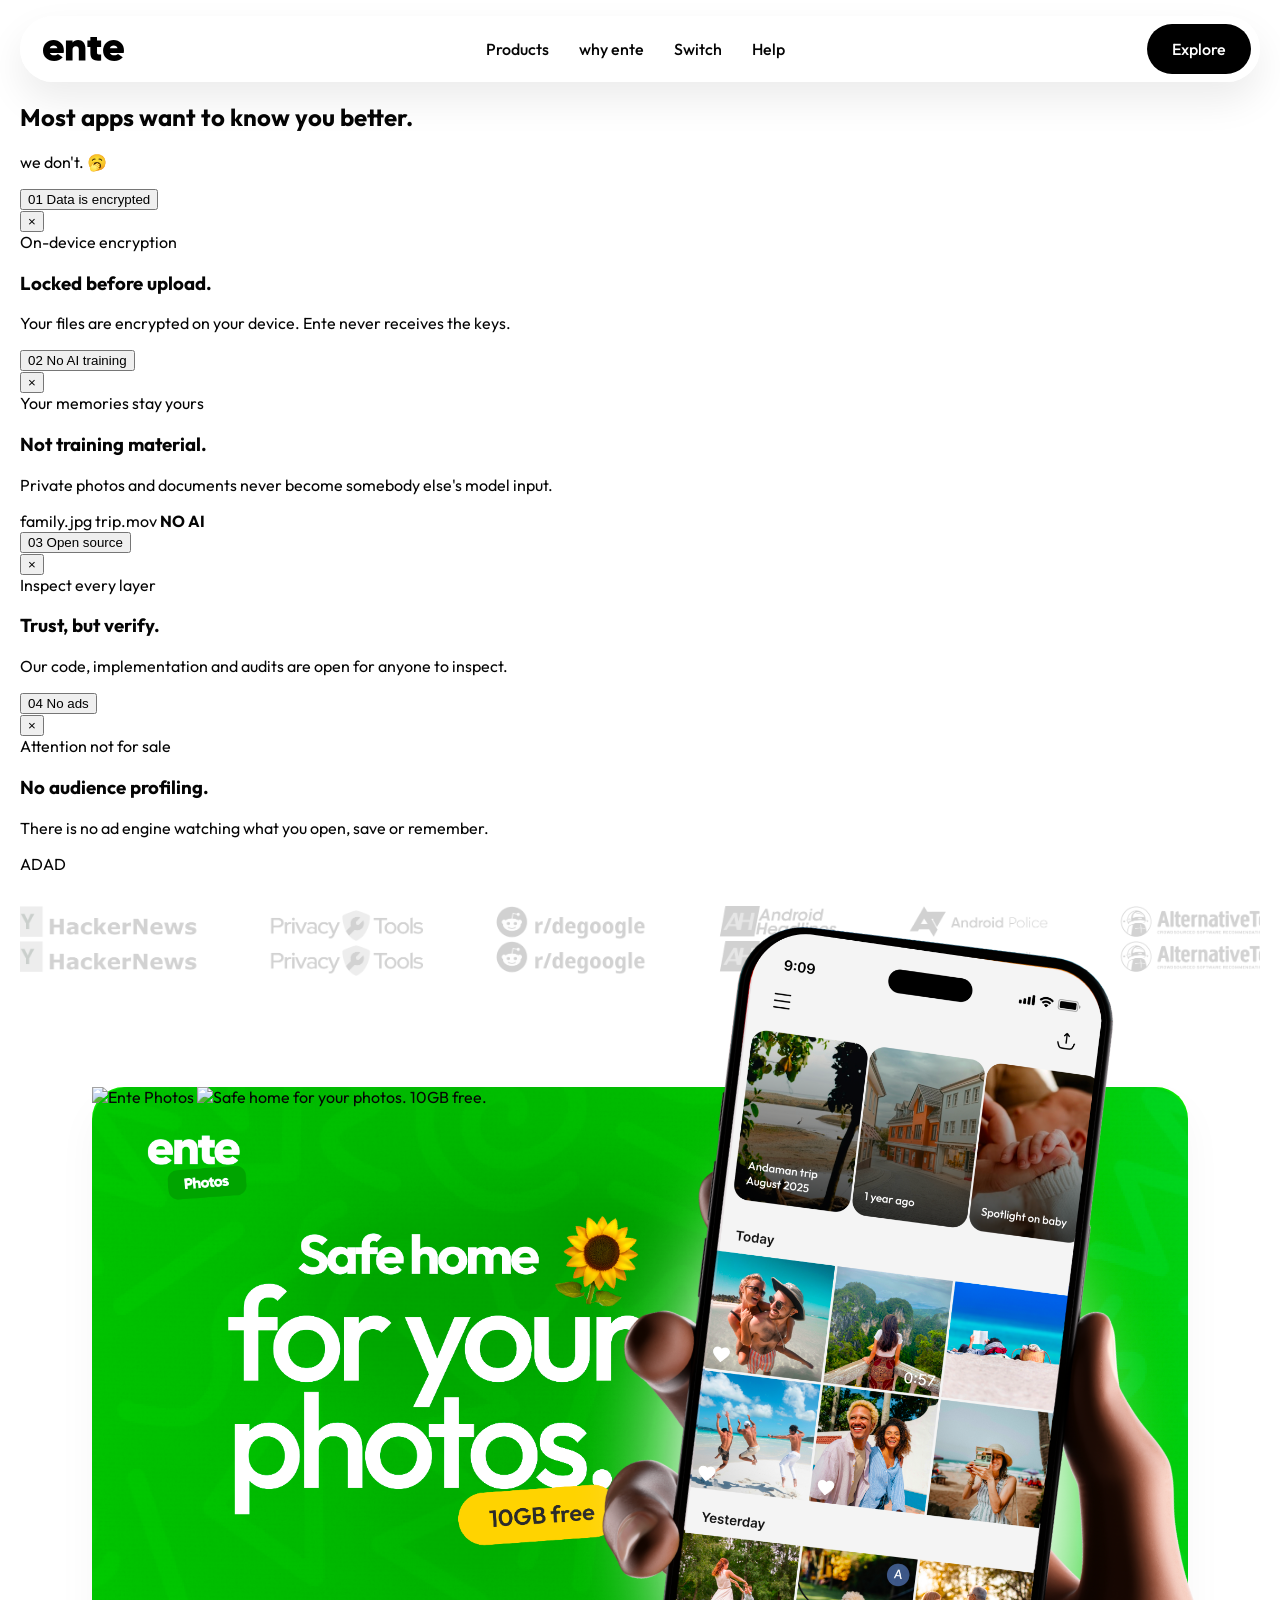
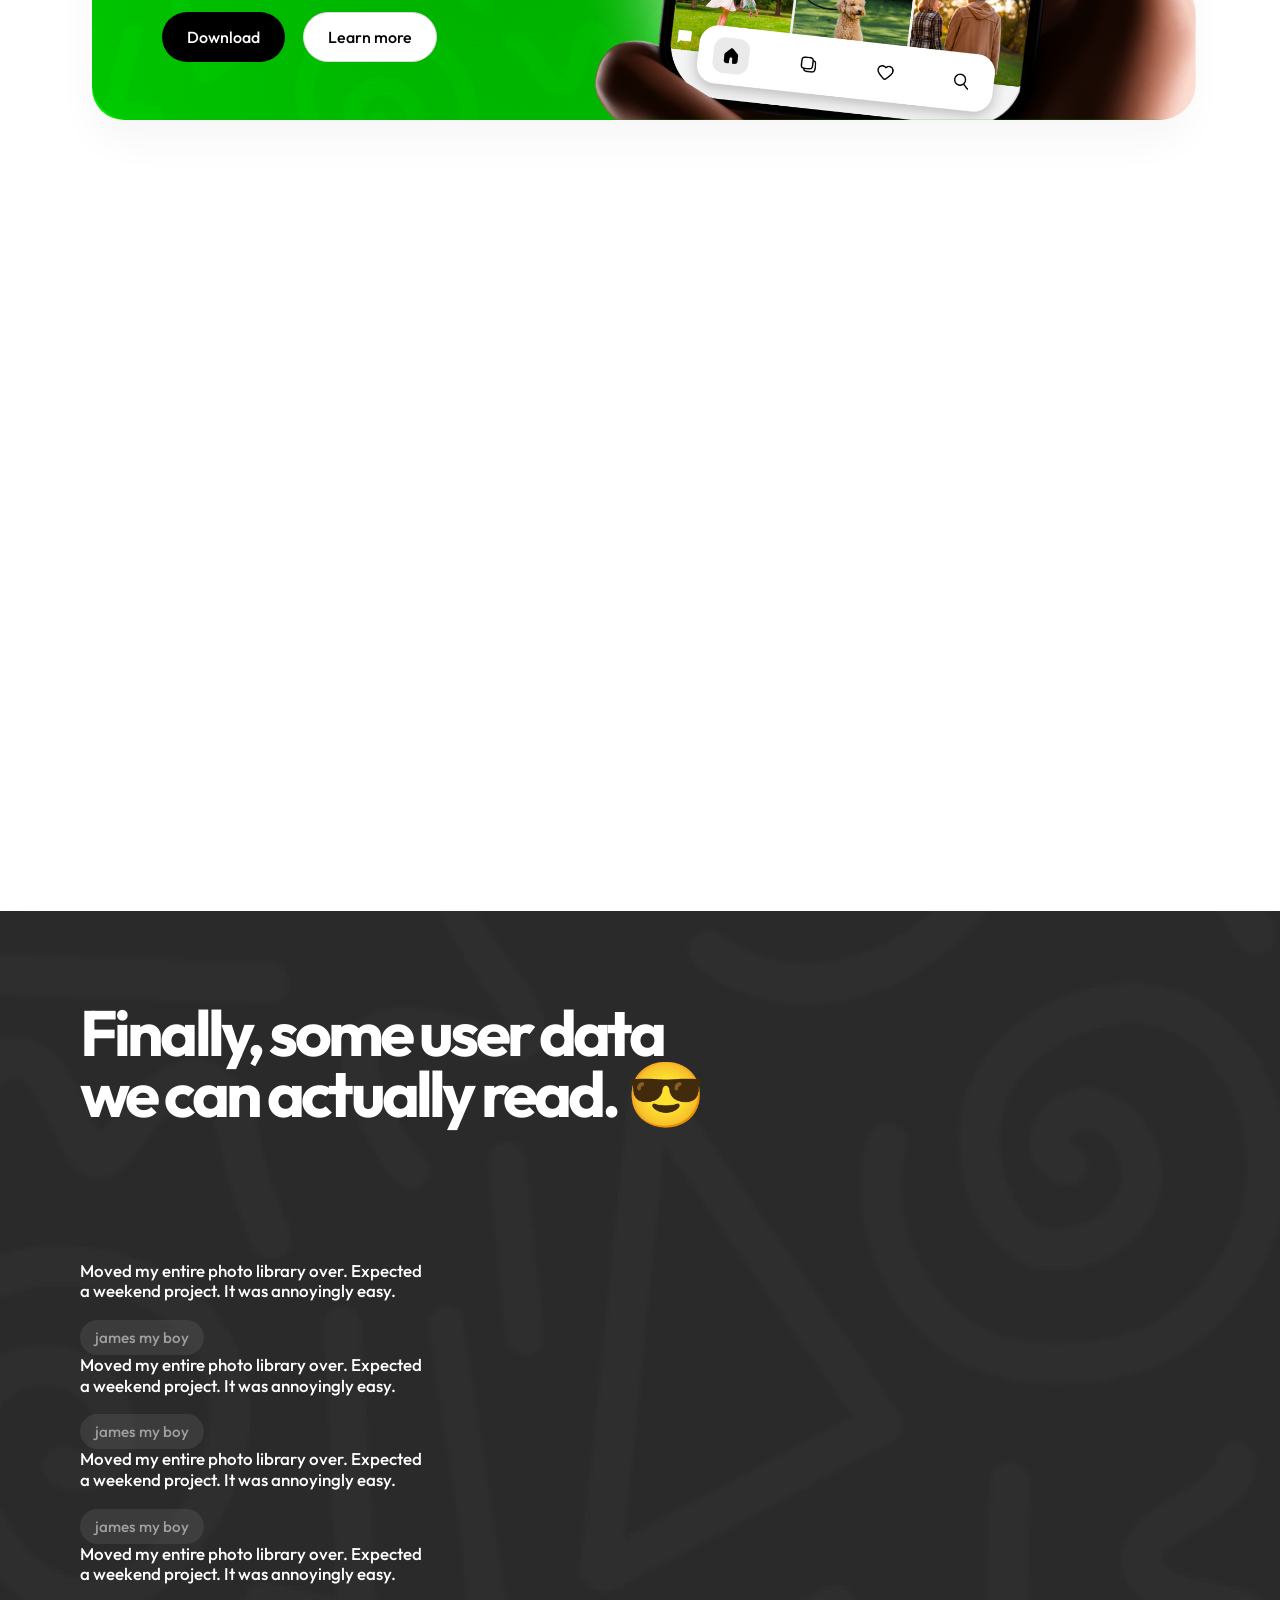
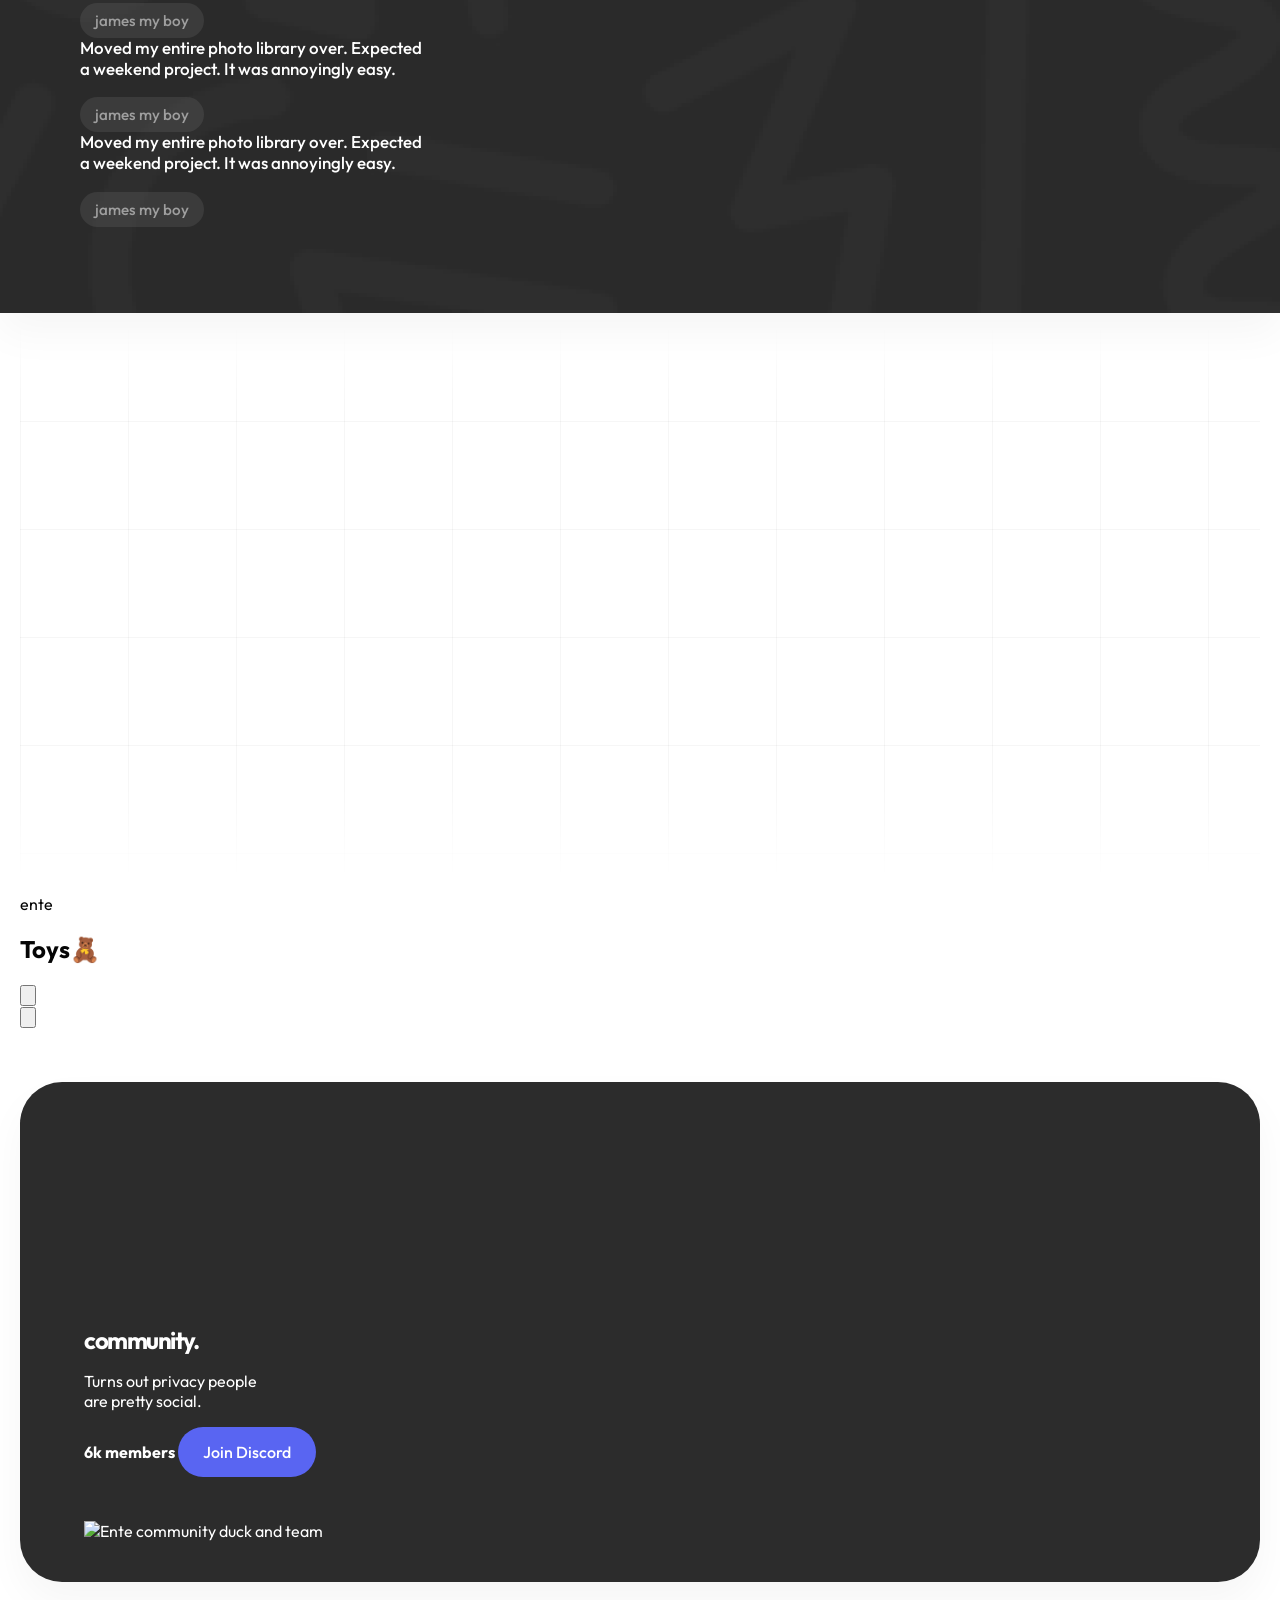
==== legacy.html @ ba2ffa8b "Refine first-fold autoplay sequence" ====
<!DOCTYPE html>
<html lang="en">
  <head>
    <meta charset="UTF-8" />
    <meta name="viewport" content="width=device-width, initial-scale=1.0" />
    <title>Ente Homepage Foundation</title>
    <meta
      name="description"
      content="Live HTML and CSS foundation for the Ente marketing homepage."
    />
    <link rel="preconnect" href="https://fonts.googleapis.com" />
    <link rel="preconnect" href="https://fonts.gstatic.com" crossorigin />
    <link
      href="https://fonts.googleapis.com/css2?family=Outfit:wght@300;400;500;600;700;800;900&display=swap"
      rel="stylesheet"
    />
    <link rel="stylesheet" href="./styles.css" />
    <script src="./scroll-reveal.js?v=24" defer></script>
  </head>
  <body>
    <div class="site-shell">
      <header class="topbar">
        <a class="logo" href="/" aria-label="Ente">
          <img class="logo-mark" src="./assets/ente-logo.svg" alt="Ente" />
        </a>
        <nav class="main-nav" aria-label="Primary">
          <a href="#products">Products</a>
          <a href="#why">why ente</a>
          <a href="#switch">Switch</a>
          <a href="#footer">Help</a>
        </nav>
        <a class="button button-dark" href="#products">Explore</a>
      </header>

      <main>
        <section class="privacy-story privacy-story-first" id="why" aria-labelledby="privacy-story-title">
          <div class="privacy-story-sticky">
            <div class="privacy-story-copy">
              <h1 id="privacy-story-title">
                <span>Most apps want to</span>
                <span>
                  know you better.
                  <span class="devil-emoji" role="img" aria-label="Playful devil">
                    <img src="./assets/why-ente-type-reference.png" alt="" />
                  </span>
                </span>
              </h1>
              <p>we don't. 🥱</p>
            </div>

            <div class="privacy-stones" aria-hidden="true">
              <span></span><span></span><span></span><span></span><span></span>
              <span></span><span></span><span></span><span></span><span></span>
            </div>

            <div class="feature-playground" aria-label="Ente privacy features">
              <article class="feature-object feature-encryption" data-feature="encryption">
                <button
                  class="feature-bubble"
                  type="button"
                  aria-expanded="false"
                  aria-controls="feature-card-encryption"
                >
                  <span class="feature-bubble-mark" aria-hidden="true">01</span>
                  <span>Data is encrypted</span>
                </button>
                <div
                  class="feature-card"
                  id="feature-card-encryption"
                  aria-hidden="true"
                >
                  <button class="feature-card-close" type="button" aria-label="Close encryption details">×</button>
                  <div class="feature-card-copy">
                    <span class="feature-card-kicker">On-device encryption</span>
                    <h3>Locked before upload.</h3>
                    <p>Your files are encrypted on your device. Ente never receives the keys.</p>
                  </div>
                  <div class="feature-visual feature-visual-lock" aria-hidden="true">
                    <span class="lock-orbit"></span>
                    <span class="lock-body"></span>
                  </div>
                </div>
              </article>

              <article class="feature-object feature-ai" data-feature="ai">
                <button
                  class="feature-bubble"
                  type="button"
                  aria-expanded="false"
                  aria-controls="feature-card-ai"
                >
                  <span class="feature-bubble-mark" aria-hidden="true">02</span>
                  <span>No AI training</span>
                </button>
                <div class="feature-card" id="feature-card-ai" aria-hidden="true">
                  <button class="feature-card-close" type="button" aria-label="Close AI details">×</button>
                  <div class="feature-card-copy">
                    <span class="feature-card-kicker">Your memories stay yours</span>
                    <h3>Not training material.</h3>
                    <p>Private photos and documents never become somebody else's model input.</p>
                  </div>
                  <div class="feature-visual feature-visual-ai" aria-hidden="true">
                    <span>family.jpg</span>
                    <span>trip.mov</span>
                    <strong>NO AI</strong>
                  </div>
                </div>
              </article>

              <article class="feature-object feature-source" data-feature="source">
                <button
                  class="feature-bubble"
                  type="button"
                  aria-expanded="false"
                  aria-controls="feature-card-source"
                >
                  <span class="feature-bubble-mark" aria-hidden="true">03</span>
                  <span>Open source</span>
                </button>
                <div class="feature-card" id="feature-card-source" aria-hidden="true">
                  <button class="feature-card-close" type="button" aria-label="Close open-source details">×</button>
                  <div class="feature-card-copy">
                    <span class="feature-card-kicker">Inspect every layer</span>
                    <h3>Trust, but verify.</h3>
                    <p>Our code, implementation and audits are open for anyone to inspect.</p>
                  </div>
                  <div class="feature-visual feature-visual-code" aria-hidden="true">
                    <i></i><i></i><i></i><i></i><i></i>
                  </div>
                </div>
              </article>

              <article class="feature-object feature-ads" data-feature="ads">
                <button
                  class="feature-bubble"
                  type="button"
                  aria-expanded="false"
                  aria-controls="feature-card-ads"
                >
                  <span class="feature-bubble-mark" aria-hidden="true">04</span>
                  <span>No ads</span>
                </button>
                <div class="feature-card" id="feature-card-ads" aria-hidden="true">
                  <button class="feature-card-close" type="button" aria-label="Close advertising details">×</button>
                  <div class="feature-card-copy">
                    <span class="feature-card-kicker">Attention not for sale</span>
                    <h3>No audience profiling.</h3>
                    <p>There is no ad engine watching what you open, save or remember.</p>
                  </div>
                  <div class="feature-visual feature-visual-ads" aria-hidden="true">
                    <span>AD</span><span>AD</span><strong></strong>
                  </div>
                </div>
              </article>
            </div>
          </div>
        </section>

        <section class="logo-strip" aria-label="Recognition">
          <div class="brand-stripe-track">
            <img
              class="brand-stripe"
              src="./assets/brand-stripe.png"
              alt="Recognition logos including HackerNews, Privacy Tools, r slash degoogle, Android Headlines, Android Police, and AlternativeTo"
            />
            <img
              class="brand-stripe"
              src="./assets/brand-stripe.png"
              alt=""
              aria-hidden="true"
            />
          </div>
        </section>

        <section class="products" id="products">
          <article class="card card-photos">
            <span class="product-card-bg" aria-hidden="true">
              <span class="product-card-bg-art"></span>
            </span>
            <img
              class="product-card-logo product-card-logo-photos"
              src="./assets/photos-logo.svg"
              alt="Ente Photos"
            />
            <img
              class="product-card-copy product-card-copy-photos"
              src="./assets/safe-home-text-v2.png"
              alt="Safe home for your photos. 10GB free."
            />
            <div class="card-content">
              <div class="product-badge">
                <span class="brand-mini">ente</span>
                <span class="product-mini">Photos</span>
              </div>
              <h2>Safe home for your photos.</h2>
              <div class="plan-pill">10GB free</div>
              <div class="card-actions">
                <a class="button button-dark" href="#footer">Download</a>
                <a class="button button-light" href="#why">Learn more</a>
              </div>
            </div>

            <div class="photo-device">
              <img
                class="product-art product-art-photos"
                src="./assets/photo-banner.png"
                alt="Ente Photos app preview on phone"
              />
            </div>
          </article>

          <div class="product-row">
            <article class="card card-locker">
              <span class="product-card-bg" aria-hidden="true">
                <span class="product-card-bg-art"></span>
              </span>
              <img
                class="product-card-logo product-card-logo-locker"
                src="./assets/locker-logo.svg"
                alt="Ente Locker"
              />
              <img
                class="product-card-copy product-card-copy-locker"
                src="./assets/locker-text.svg"
                alt="Your documents. None of our reading material."
              />
              <div class="card-content">
                <div class="product-badge">
                  <span class="brand-mini">ente</span>
                  <span class="product-mini">Locker</span>
                </div>
                <h3>Your documents. None of our reading material.</h3>
                <div class="card-actions">
                  <a class="button button-dark" href="#footer">Download</a>
                  <a class="button button-light" href="#why">Learn more</a>
                </div>
              </div>
              <div class="locker-device">
                <img
                  class="product-art product-art-locker"
                  src="./assets/locker-banner.png"
                  alt="Ente Locker app preview on phone"
                />
              </div>
            </article>

            <article class="card card-auth">
              <span class="product-card-bg" aria-hidden="true">
                <span class="product-card-bg-art"></span>
              </span>
              <img
                class="product-card-logo product-card-logo-auth"
                src="./assets/auth-logo.svg"
                alt="Ente Auth"
              />
              <img
                class="product-card-copy product-card-copy-auth"
                src="./assets/auth-text.svg"
                alt="Your logins are none of our business either."
              />
              <div class="card-content">
                <div class="product-badge">
                  <span class="brand-mini">ente</span>
                  <span class="product-mini">Auth</span>
                </div>
                <h3>Your logins are none of our business either.</h3>
                <div class="card-actions">
                  <a class="button button-dark" href="#footer">Download</a>
                  <a class="button button-light" href="#why">Learn more</a>
                </div>
              </div>
              <div class="auth-device">
                <img
                  class="product-art product-art-auth"
                  src="./assets/auth-banner.png"
                  alt="Ente Auth security preview"
                />
              </div>
            </article>
          </div>
        </section>

        <section class="testimonials">
          <div class="noise"></div>
          <h2>
            <span>Finally, some user data</span>
            <span>we can actually read. 😎</span>
          </h2>
          <div class="testimonial-grid">
            <div class="testimonial-track">
              <div class="testimonial-set">
                <article class="quote-card">
                  <p>
                    Moved my entire photo library over. Expected a weekend project.
                    It was annoyingly easy.
                  </p>
                  <span>james my boy</span>
                </article>
                <article class="quote-card">
                  <p>
                    Moved my entire photo library over. Expected a weekend project.
                    It was annoyingly easy.
                  </p>
                  <span>james my boy</span>
                </article>
                <article class="quote-card">
                  <p>
                    Moved my entire photo library over. Expected a weekend project.
                    It was annoyingly easy.
                  </p>
                  <span>james my boy</span>
                </article>
              </div>
              <div class="testimonial-set" aria-hidden="true">
                <article class="quote-card">
                  <p>
                    Moved my entire photo library over. Expected a weekend project.
                    It was annoyingly easy.
                  </p>
                  <span>james my boy</span>
                </article>
                <article class="quote-card">
                  <p>
                    Moved my entire photo library over. Expected a weekend project.
                    It was annoyingly easy.
                  </p>
                  <span>james my boy</span>
                </article>
                <article class="quote-card">
                  <p>
                    Moved my entire photo library over. Expected a weekend project.
                    It was annoyingly easy.
                  </p>
                  <span>james my boy</span>
                </article>
              </div>
            </div>
          </div>
        </section>

        <section class="switch" id="switch">
          <p class="eyebrow">Switch</p>
          <h2>
            <span>Breaking up with Big Tech is hard.</span>
            <span>We packed your bags. 🎒</span>
          </h2>
          <p class="lede">
            Background upload, duplicate handling, metadata preservation and
            the satisfying feeling of moving thousands of photos somewhere less
            nosy.
          </p>
          <div class="card-actions">
            <a class="button button-dark" href="#footer">move your photos</a>
            <a class="button button-light" href="#products">See migration guide</a>
          </div>

          <div class="import-panel">
            <img
              class="migration-inside-art"
              src="./assets/migration-inside-creative.svg"
              alt="Ente migration flow illustration"
            />
          </div>
        </section>

        <section class="toys" id="toys" aria-labelledby="toys-title">
          <header class="toys-heading">
            <p>ente</p>
            <h2 id="toys-title">Toys<span aria-hidden="true">🧸</span></h2>
          </header>

          <div class="toys-carousel" data-toys-carousel>
            <button
              class="toys-arrow toys-arrow-prev"
              type="button"
              aria-label="Show previous Ente toys"
              data-toys-prev
            >
              <img src="./assets/toys-arrow.svg" alt="" aria-hidden="true" />
            </button>

            <div class="toys-viewport">
              <div class="toys-track">
                <article class="toy-card toy-card-small" aria-label="Ente toy preview coming soon"></article>
                <article class="toy-card" aria-label="Ente toy preview coming soon"></article>
                <article class="toy-card" aria-label="Ente toy preview coming soon"></article>
                <article class="toy-card toy-card-small" aria-label="Ente toy preview coming soon"></article>
                <article class="toy-card" aria-label="Ente toy preview coming soon"></article>
                <article class="toy-card toy-card-small" aria-label="Ente toy preview coming soon"></article>
              </div>
            </div>

            <button
              class="toys-arrow toys-arrow-next"
              type="button"
              aria-label="Show next Ente toys"
              data-toys-next
            >
              <img src="./assets/toys-arrow.svg" alt="" aria-hidden="true" />
            </button>
          </div>
        </section>

      </main>

      <footer class="footer" id="footer">
        <div class="noise"></div>
        <div class="footer-top">
          <p>Privacy looks good on you. <span class="emoji-pop">😉</span></p>
          <nav class="footer-nav" aria-label="Footer">
            <a href="#products">Products</a>
            <a href="#why">Features</a>
            <a href="#footer">Technology</a>
            <a href="#footer">Compare</a>
            <a href="#footer">Articles</a>
            <a href="#footer">Shops</a>
            <a href="#footer">FAQ</a>
            <a href="#footer">Contact</a>
            <a href="#footer">Pricing</a>
            <a href="#footer">Blog</a>
          </nav>
        </div>

        <div class="footer-community">
          <div class="footer-community-copy">
            <h2>community.</h2>
            <p>Turns out privacy people<br />are pretty social.</p>
            <strong>6k members</strong>
            <a class="button button-indigo" href="#footer">Join Discord</a>
          </div>
        </div>

        <img
          class="footer-crowd-art"
          src="./assets/ducky-and-team.svg"
          alt="Ente community duck and team"
        />

        <div class="footer-socials" aria-label="Social links">
          <span>X</span>
          <span>GitHub</span>
          <span>Reddit</span>
          <span>Discord</span>
        </div>
      </footer>
    </div>
  </body>
</html>
---- styles.css ----
:root {
  --bg: #ffffff;
  --text: #050505;
  --muted: #8d8d8d;
  --muted-soft: #a8a8a8;
  --line: #d9d9d9;
  --green: #06e600;
  --blue: #156df4;
  --violet: #b000ff;
  --yellow: #ffd106;
  --dark: #2e2e2e;
  --indigo: #5965f2;
  --radius-xl: 32px;
  --radius-lg: 24px;
  --radius-pill: 999px;
}

* {
  box-sizing: border-box;
}

html {
  scroll-behavior: smooth;
}

body {
  margin: 0;
  background: var(--bg);
  color: var(--text);
  font-family: "Outfit", "Helvetica Neue", Arial, sans-serif;
}

.reveal-on-scroll {
  opacity: 0;
  transform: translate3d(0, 34px, 0) scale(0.985);
  transition:
    opacity 720ms ease,
    transform 720ms cubic-bezier(0.22, 1, 0.36, 1);
  transition-delay: var(--reveal-delay, 0ms);
  will-change: opacity, transform;
}

.reveal-on-scroll.reveal-slide-left {
  transform: translate3d(-42px, 26px, 0) scale(0.985);
}

.reveal-on-scroll.reveal-slide-right {
  transform: translate3d(42px, 26px, 0) scale(0.985);
}

.reveal-on-scroll.reveal-zoom {
  transform: translate3d(0, 28px, 0) scale(0.94);
}

.reveal-on-scroll.is-visible {
  opacity: 1;
  transform: translate3d(0, 0, 0) scale(1);
}

@media (prefers-reduced-motion: reduce) {
  html {
    scroll-behavior: auto;
  }

  .reveal-on-scroll {
    opacity: 1;
    transform: none;
    transition: none;
  }
}

a {
  color: inherit;
  text-decoration: none;
}

.logo {
  display: inline-flex;
  align-items: center;
}

.logo-mark {
  display: block;
  height: 24px;
  width: auto;
}

.site-shell {
  width: min(100%, 1440px);
  margin: 0 auto;
  padding: 16px 20px 20px;
}

.topbar,
.card,
.testimonials,
.footer,
.import-window,
.data-card,
.data-card-art {
  box-shadow: 0 20px 40px rgba(0, 0, 0, 0.04);
}

.topbar {
  position: sticky;
  top: 16px;
  z-index: 40;
  display: flex;
  align-items: center;
  justify-content: space-between;
  gap: 20px;
  padding: 7px 8px 7px 22px;
  border-radius: var(--radius-pill);
  border: 1px solid rgba(255, 255, 255, 0.7);
  background: rgba(255, 255, 255, 0.58);
  box-shadow:
    0 18px 38px rgba(0, 0, 0, 0.08),
    inset 0 1px 0 rgba(255, 255, 255, 0.65);
  backdrop-filter: blur(22px) saturate(145%);
  -webkit-backdrop-filter: blur(22px) saturate(145%);
}

.logo-word,
.hero h1,
.hero-subtitle,
.products h2,
.products h3,
.why h2,
.why h3,
.testimonials h2,
.switch h2,
.community h2,
.footer h2 {
  letter-spacing: -0.06em;
  line-height: 0.9;
  font-weight: 700;
}

.logo-word {
  font-size: 2rem;
  font-weight: 700;
}

.main-nav,
.card-actions,
.footer-nav,
.footer-socials,
.progress-meta {
  display: flex;
}

.main-nav,
.card-actions,
.footer-socials {
  align-items: center;
}

.main-nav {
  gap: 30px;
  font-size: 1rem;
  font-weight: 500;
}

.button {
  display: inline-flex;
  align-items: center;
  justify-content: center;
  min-height: 50px;
  padding: 0 24px;
  border: 1px solid transparent;
  border-radius: var(--radius-pill);
  font-size: 1rem;
  font-weight: 500;
  transition: transform 180ms ease, box-shadow 180ms ease;
}

.button:hover {
  transform: translateY(-1px);
}

.button-dark {
  background: #000000;
  color: #ffffff;
}

.button-light {
  background: #ffffff;
  border-color: var(--line);
}

.button-indigo {
  background: var(--indigo);
  color: #ffffff;
}

.hero {
  display: grid;
  grid-template-columns: 1.15fr 0.85fr 0.65fr;
  align-items: end;
  gap: 26px;
  padding: 58px 84px 48px;
  min-height: 780px;
}

.hero-copy {
  grid-column: 2 / 4;
  align-self: start;
  max-width: 560px;
  padding-top: 5%;
}

.hero h1 {
  margin: 0;
  font-size: clamp(5.2rem, 7.2vw, 6.7rem);
  line-height: 0.88;
}

.hero-subtitle {
  margin: 18px 0 0;
  font-size: clamp(2.25rem, 3.2vw, 3.05rem);
  font-weight: 600;
  line-height: 0.96;
}

.hero-subtitle span {
  color: #8e8e8e;
}

.hero-visual {
  display: flex;
  align-items: end;
  grid-column: 1 / 3;
  min-height: 330px;
}

.hero-illustration {
  display: block;
  width: min(100%, 790px);
  margin-top: 0;
  margin-left: 22px;
  transform: translateY(-8px);
}

.asset-slot {
  position: relative;
  display: grid;
  place-items: center;
  overflow: hidden;
  border: 2px dashed rgba(0, 0, 0, 0.15);
  border-radius: 28px;
  background: linear-gradient(135deg, rgba(255, 255, 255, 0.95), rgba(245, 245, 245, 0.95));
  color: rgba(0, 0, 0, 0.45);
}

.asset-slot span {
  padding: 10px 16px;
  border-radius: 999px;
  background: rgba(255, 255, 255, 0.95);
  font-size: 0.85rem;
  font-weight: 700;
}

.hero-side {
  align-self: center;
  max-width: 250px;
  font-size: 0.98rem;
  line-height: 1.14;
  font-weight: 500;
}

.hero-side strong {
  display: inline-block;
  font-weight: 700;
}

.stacked-actions {
  display: grid;
  gap: 10px;
  margin-top: 18px;
  max-width: 160px;
}

.logo-strip {
  display: block;
  padding: 32px 0 112px;
}

.brand-stripe {
  display: block;
  width: 100%;
  height: auto;
}

.products {
  padding: 0 72px;
}

.card {
  position: relative;
  overflow: hidden;
  border-radius: var(--radius-xl);
}

.card-photos {
  display: block;
  aspect-ratio: 1179 / 681;
  min-height: auto;
  padding: 0;
  overflow: visible;
  background-color: #08e800;
  background-image: url("./assets/photos-bg-card.png");
  background-position: center;
  background-repeat: no-repeat;
  background-size: 100% 100%;
}

.card-photos::before,
.card-locker::before,
.card-auth::before {
  display: none;
}

.card-photos::before {
  display: none;
}

.sleepy-slot {
  display: none;
}

.card-photos::after {
  display: none;
}

.card-content,
.photo-device,
.locker-device,
.auth-device {
  position: relative;
  z-index: 2;
}

.product-badge {
  display: inline-grid;
  gap: 4px;
}

.brand-mini {
  font-size: 1.1rem;
  font-weight: 700;
  color: white;
}

.product-mini {
  display: inline-flex;
  width: fit-content;
  padding: 6px 12px;
  border-radius: 12px;
  background: rgba(0, 0, 0, 0.18);
  color: white;
  font-size: 0.76rem;
  font-weight: 700;
}

.card-photos h2 {
  max-width: 6ch;
  margin: 34px 0 20px;
  font-size: clamp(4.2rem, 6vw, 5.95rem);
  color: white;
}

.plan-pill {
  display: inline-flex;
  width: fit-content;
  padding: 12px 22px;
  border-radius: var(--radius-pill);
  background: #ffd319;
  font-size: 1.25rem;
  font-weight: 700;
  letter-spacing: -0.05em;
  transform: rotate(-5deg);
}

.card-actions {
  gap: 18px;
  margin-top: 42px;
}

.products .card-content {
  position: absolute;
  z-index: 4;
}

.products .card-content > :not(.card-actions) {
  display: none;
}

.card-photos .card-actions,
.card-locker .card-actions,
.card-auth .card-actions {
  display: flex;
  margin-top: 0;
}

.card-photos .card-content {
  left: 70px;
  bottom: 58px;
}

.card-locker .card-content,
.card-auth .card-content {
  left: 36px;
  bottom: 34px;
}

.photo-device {
  position: absolute;
  right: 0.5%;
  bottom: 0;
  width: min(58%, 640px);
  margin: 0;
  z-index: 5;
}

.product-art {
  display: block;
  width: 100%;
  height: auto;
  object-fit: contain;
  user-select: none;
}

.product-row {
  display: grid;
  grid-template-columns: repeat(2, 1fr);
  gap: 16px;
  margin-top: 22px;
}

.card-locker,
.card-auth {
  min-height: auto;
  padding: 34px 34px 28px;
}

.card-locker {
  aspect-ratio: 578 / 765;
  background-color: #1359e6;
  background-image: url("./assets/locker-bg.svg");
  background-position: center;
  background-repeat: no-repeat;
  background-size: 100% 100%;
}

.card-auth {
  aspect-ratio: 583 / 765;
  background-color: #9000ff;
  background-image: url("./assets/auth-bg.svg");
  background-position: center;
  background-repeat: no-repeat;
  background-size: 100% 100%;
}

.card-locker::before {
  display: none;
}

.card-auth::before {
  display: none;
}

.card-locker h3,
.card-auth h3 {
  max-width: 8.5ch;
  margin: 34px 0 0;
  font-size: clamp(2.55rem, 3.7vw, 3.3rem);
  color: white;
}

.locker-device,
.auth-device {
  position: absolute;
  inset: auto 0 0 auto;
}

.locker-device {
  right: 9%;
  bottom: 9%;
  width: 70%;
}

.auth-device {
  right: -1%;
  bottom: 4%;
  width: 95%;
}

.product-art-locker {
  width: 100%;
  transform: translateX(2%);
}

.product-art-auth {
  width: 100%;
}

.product-art-photos {
  width: 100%;
  transform: translateX(2%);
}

.why,
.switch,
.community {
  position: relative;
  padding: 132px 92px 38px;
}

.why::before,
.switch::before {
  content: "";
  position: absolute;
  inset: 0;
  background-image: linear-gradient(rgba(0, 0, 0, 0.045) 1px, transparent 1px), linear-gradient(90deg, rgba(0, 0, 0, 0.045) 1px, transparent 1px);
  background-size: 108px 108px;
  mask-image: linear-gradient(180deg, transparent 0%, rgba(0, 0, 0, 0.8) 18%, rgba(0, 0, 0, 0.8) 82%, transparent 100%);
  pointer-events: none;
}

.why > *,
.switch > * {
  position: relative;
}

.eyebrow {
  margin: 0 0 18px;
  color: var(--muted);
  font-size: 0.95rem;
  font-weight: 700;
}

.why h2,
.switch h2 {
  max-width: 14ch;
  margin: 0;
  font-size: clamp(3.95rem, 5.2vw, 5.45rem);
  line-height: 0.96;
}

.switch h2 {
  max-width: none;
  font-size: clamp(3.2rem, 4.4vw, 4.7rem);
  line-height: 0.98;
}

.why h2 {
  max-width: none;
  font-size: clamp(3.2rem, 4.4vw, 4.7rem);
  line-height: 0.98;
}

.why h2 span {
  display: block;
}

.why h2 span:first-child {
  white-space: nowrap;
}

.switch h2 span {
  display: block;
}

.switch h2 span:first-child {
  white-space: nowrap;
}

.lede {
  max-width: 700px;
  margin: 28px 0 0;
  font-size: 0.98rem;
  line-height: 1.18;
  font-weight: 500;
}

.feature-grid {
  display: grid;
  grid-template-columns: repeat(2, 1fr);
  gap: 66px 88px;
  margin-top: 96px;
}

.feature-grid h3,
.knowledge-copy h3 {
  margin: 0 0 16px;
  font-size: clamp(1.85rem, 2.55vw, 2.72rem);
  line-height: 1.01;
  font-weight: 700;
}

.feature-grid p,
.knowledge-copy p,
.switch .lede,
.community p,
.hero-side p {
  margin: 0;
  font-size: 0.96rem;
  line-height: 1.18;
  font-weight: 500;
}

.knowledge-row {
  display: grid;
  grid-template-columns: 1fr 0.96fr;
  gap: 54px;
  align-items: center;
  margin-top: 112px;
}

.knowledge-copy {
  transform: translateY(-15%);
}

.knowledge-copy h3 {
  max-width: none;
  font-size: clamp(3.2rem, 4.4vw, 4.7rem);
  line-height: 0.98;
}

.data-card-art {
  display: block;
  width: 100%;
  height: auto;
}

.testimonials,
.footer {
  position: relative;
  overflow: hidden;
  margin-top: 54px;
  background: #2c2c2c;
  color: white;
}

.testimonials {
  width: 100vw;
  margin-left: calc(50% - 50vw);
  margin-right: calc(50% - 50vw);
  padding: 92px 70px 86px;
  background: #2c2c2c url("./assets/testimonial-bg.png") center center / cover no-repeat;
}

.noise {
  position: absolute;
  inset: 0;
  opacity: 0.12;
  background-image: radial-gradient(circle at 20% 30%, transparent 0 12px, rgba(255, 255, 255, 0.9) 12px 13px, transparent 13px), linear-gradient(135deg, transparent 0 48%, rgba(255, 255, 255, 0.8) 48% 52%, transparent 52%), linear-gradient(45deg, transparent 0 47%, rgba(255, 255, 255, 0.8) 47% 53%, transparent 53%);
  background-size: 180px 180px, 240px 240px, 210px 210px;
  pointer-events: none;
}

.testimonials .noise {
  display: none;
}

.testimonials > *,
.footer > * {
  position: relative;
}

.testimonials h2 {
  width: min(100%, 1120px);
  max-width: none;
  margin: 0 auto;
  font-size: clamp(3.9rem, 5vw, 5.2rem);
  line-height: 0.95;
  text-align: left;
}

.testimonials h2 span {
  display: block;
}

.testimonials h2 span:first-child {
  white-space: nowrap;
}

.testimonial-grid {
  display: grid;
  grid-template-columns: repeat(2, 1fr);
  gap: 116px;
  width: min(100%, 1120px);
  margin: 136px auto 0;
  align-items: start;
}

.quote-card {
  justify-self: stretch;
  text-align: left;
}

.quote-card p {
  max-width: 32ch;
  margin: 0 0 18px;
  font-size: 1.06rem;
  line-height: 1.22;
  font-weight: 500;
}

.quote-card span {
  display: inline-flex;
  padding: 8px 15px;
  border-radius: var(--radius-pill);
  background: rgba(255, 255, 255, 0.08);
  color: #9f9f9f;
  font-size: 0.95rem;
  font-weight: 500;
}

.switch .card-actions {
  margin-top: 34px;
}

.switch .lede {
  max-width: 860px;
  margin-top: 36px;
  line-height: 1.24;
}

.import-panel {
  margin-top: 70px;
}

.migration-art {
  display: block;
  width: 100%;
  height: auto;
}

.import-window {
  padding: 28px 28px 32px;
  border-radius: 30px 30px 0 0;
  background: white;
}

.import-head,
.import-body {
  display: flex;
  align-items: center;
  justify-content: space-between;
}

.import-head {
  font-size: 1.05rem;
  font-weight: 600;
}

.import-body {
  gap: 30px;
  align-items: end;
  margin-top: 34px;
}

.import-body h3 {
  margin: 0;
  font-size: 1.72rem;
  letter-spacing: -0.05em;
  font-weight: 700;
}

.import-body p {
  margin: 8px 0 0;
  color: var(--muted);
  font-size: 0.92rem;
  font-weight: 500;
}

.progress-track {
  width: min(520px, 100%);
  height: 14px;
  margin-top: 20px;
  border-radius: var(--radius-pill);
  background: #dbdbdb;
  overflow: hidden;
}

.progress-fill {
  width: 73%;
  height: 100%;
  border-radius: inherit;
  background: var(--green);
}

.progress-meta {
  justify-content: space-between;
  max-width: 520px;
  margin-top: 10px;
  color: var(--muted);
  font-size: 0.88rem;
  font-weight: 500;
}

.community {
  display: grid;
  grid-template-columns: max-content max-content;
  justify-content: center;
  align-items: center;
  gap: 24px;
  padding-top: 92px;
  padding-bottom: 82px;
}

.community-art {
  display: block;
  width: min(100%, 280px);
  height: auto;
  justify-self: center;
}

.community h2 {
  margin: 0 0 10px;
  font-size: clamp(3.9rem, 5vw, 4.85rem);
  line-height: 0.94;
}

.community-copy {
  max-width: 340px;
  justify-self: center;
}

.community strong {
  display: block;
  margin-top: 12px;
  color: #bdbdbd;
  font-size: 0.98rem;
  font-weight: 500;
}

.community .button {
  margin-top: 24px;
  width: fit-content;
}

.footer {
  padding: 56px 64px 30px;
  border-radius: 42px;
}

.footer-top,
.footer-main {
  display: grid;
  grid-template-columns: 1.05fr 0.95fr;
  gap: 40px;
}

.footer-top p {
  margin: 0;
  font-size: 0.98rem;
  font-weight: 600;
}

.emoji-pop {
  display: inline-block;
  font-size: 1.15em;
  line-height: 1;
  vertical-align: -0.08em;
}

.footer-nav {
  display: grid;
  grid-template-columns: repeat(2, max-content);
  gap: 18px 36px;
  justify-content: end;
  font-size: 0.98rem;
  font-weight: 500;
}

.footer-main {
  align-items: start;
  margin-top: 52px;
}

.footer-copy h2 {
  max-width: 9ch;
  margin: 0;
  font-size: clamp(4.1rem, 5.1vw, 5.25rem);
  line-height: 0.94;
}

.footer-copy p {
  margin: 12px 0 0;
  font-size: 0.98rem;
  font-weight: 600;
}

.footer-crowd-art {
  display: block;
  grid-column: 1 / -1;
  width: min(96%, 1480px);
  height: auto;
  justify-self: start;
  margin: 44px 0 -34px;
}

.footer-socials {
  justify-content: flex-end;
  gap: 18px;
  margin-top: 26px;
  color: #d8d8d8;
  font-size: 0.92rem;
  font-weight: 500;
}

@media (max-width: 1200px) {
  .hero,
  .card-photos,
  .knowledge-row,
  .community,
  .footer-top,
  .footer-main {
    grid-template-columns: 1fr;
  }

  .hero-copy,
  .hero-visual {
    grid-column: auto;
  }

  .hero-side {
    max-width: none;
  }

  .logo-strip {
    grid-template-columns: repeat(3, 1fr);
  }

  .product-row,
  .feature-grid,
  .testimonial-grid {
    grid-template-columns: 1fr;
  }

  .footer-nav {
    justify-content: start;
  }
}

@media (max-width: 820px) {
  .site-shell {
    padding: 10px;
  }

  .topbar,
  .main-nav,
  .hero-visual,
  .card-actions,
  .import-head,
  .import-body,
  .footer-socials {
    flex-wrap: wrap;
  }

  .topbar,
  .hero,
  .products,
  .why,
  .testimonials,
  .switch,
  .community,
  .footer {
    padding-left: 22px;
    padding-right: 22px;
  }

  .hero,
  .why,
  .switch,
  .community {
    padding-top: 54px;
  }

  .logo-strip {
    grid-template-columns: repeat(2, 1fr);
    font-size: 0.95rem;
  }

  .hero-illustration {
    width: 100%;
    margin-left: 0;
    transform: none;
  }

  .card-photos,
  .card-locker,
  .card-auth {
    min-height: auto;
  }

  .phone-ui,
  .locker-slot,
  .shield-slot,
  .sleepy-slot,
  .community-slot,
  .footer-crowd-art {
    width: 100%;
  }

  .phone-slot {
    inset: auto 0 0 auto;
    width: 100%;
  }

  .why h2 span:first-child,
  .testimonials h2 span:first-child,
  .switch h2 span:first-child {
    white-space: normal;
  }
}
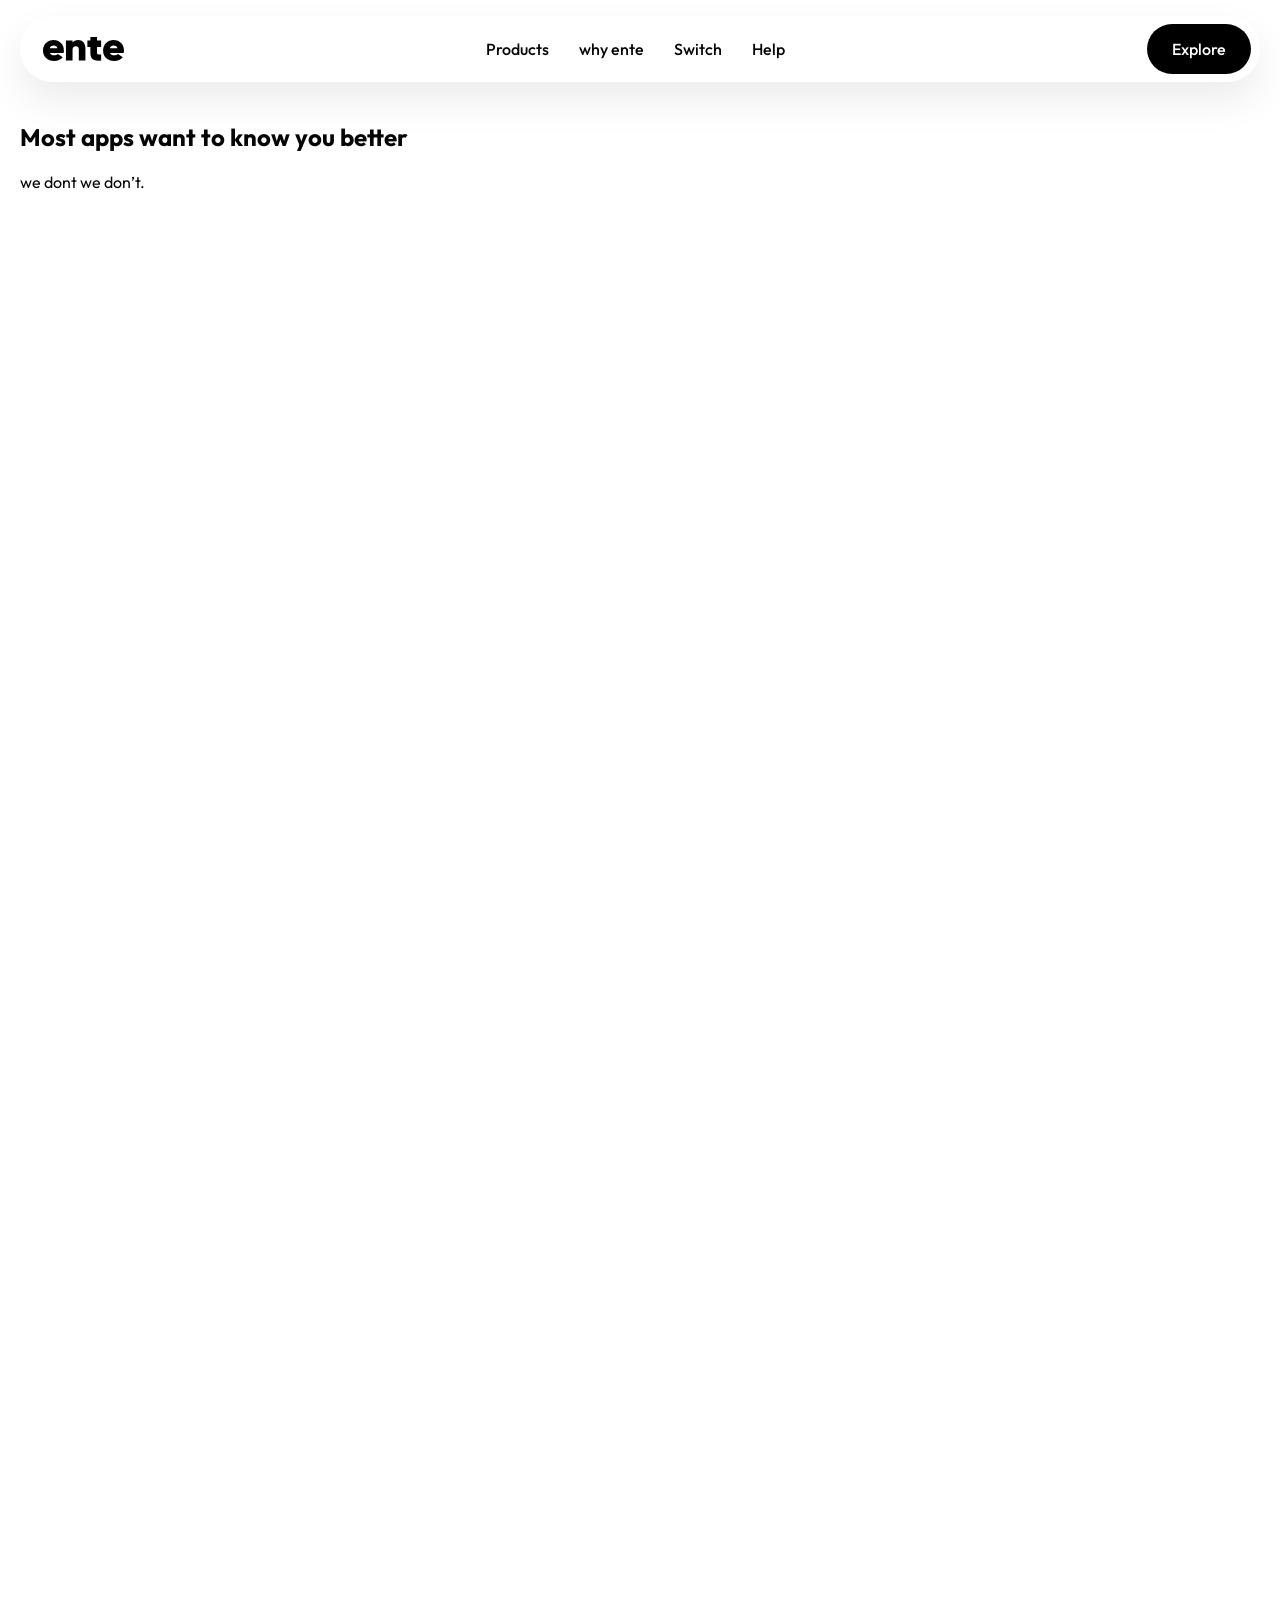
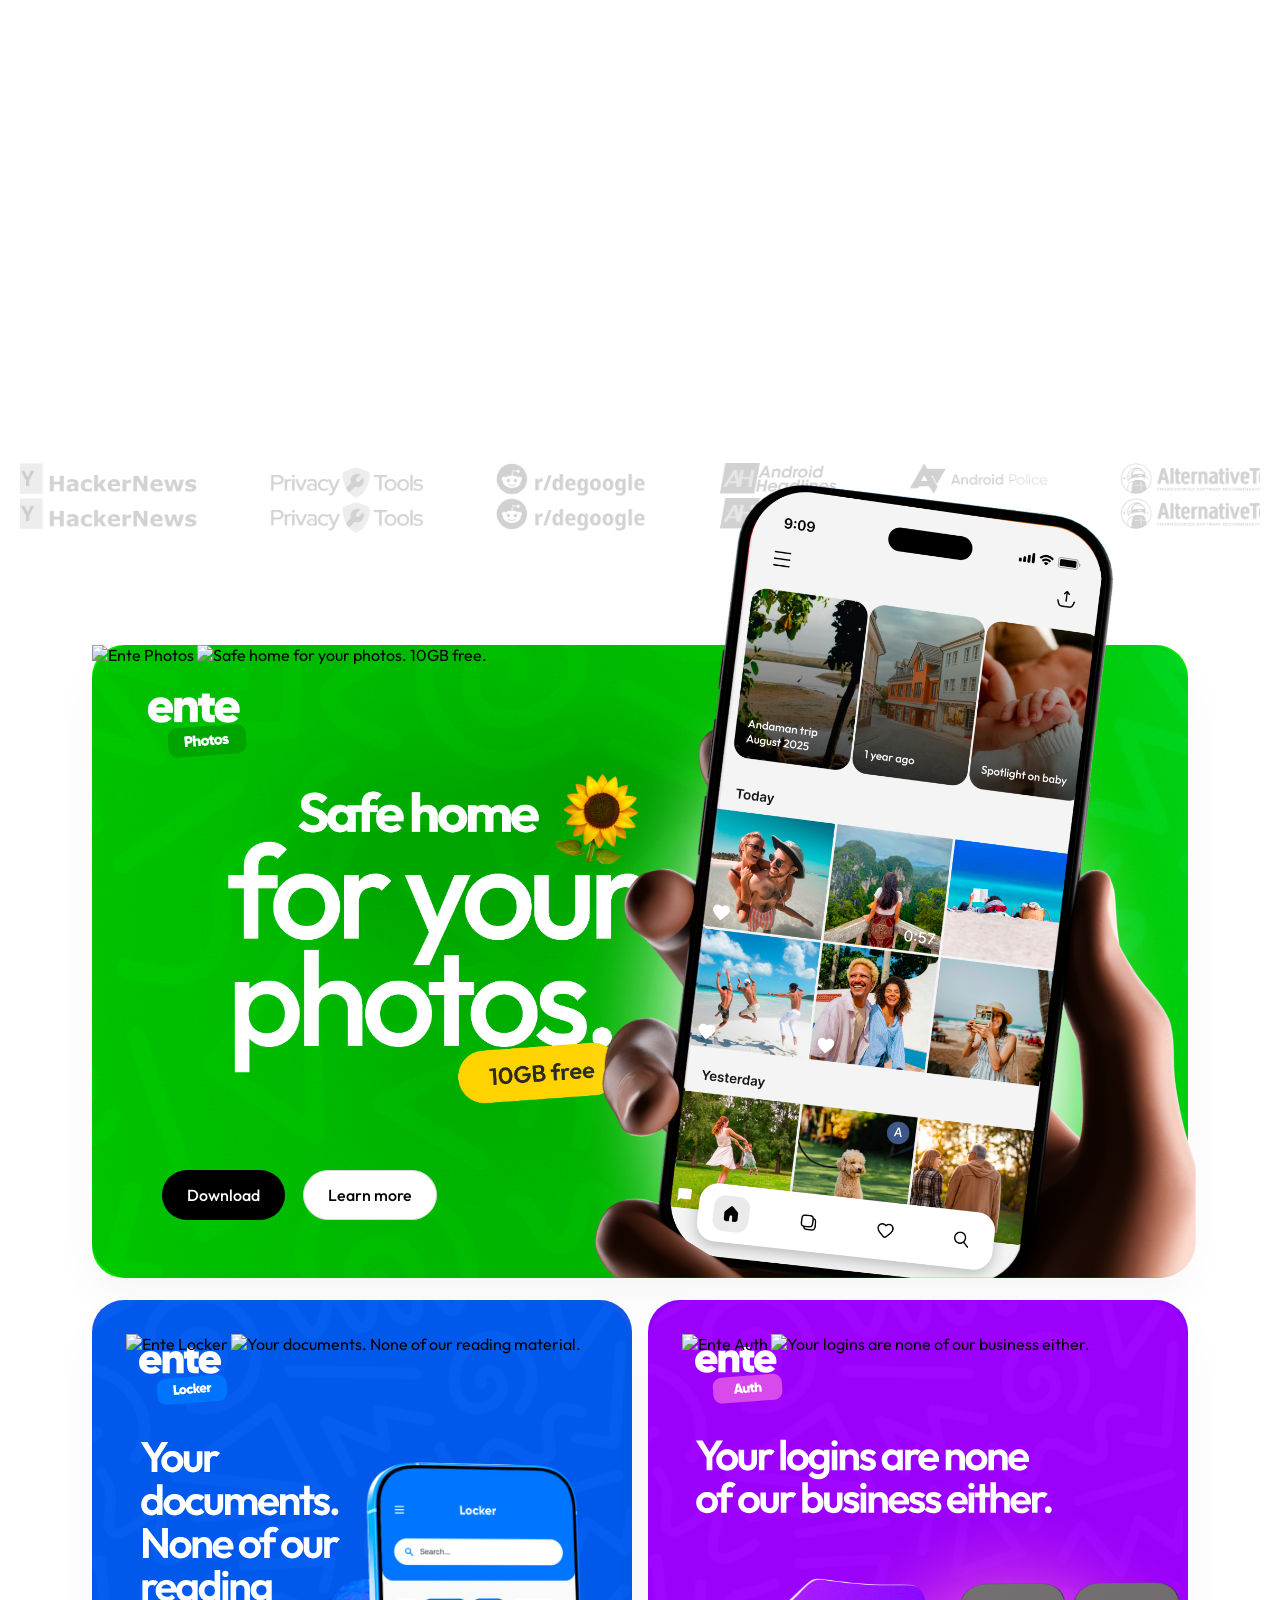
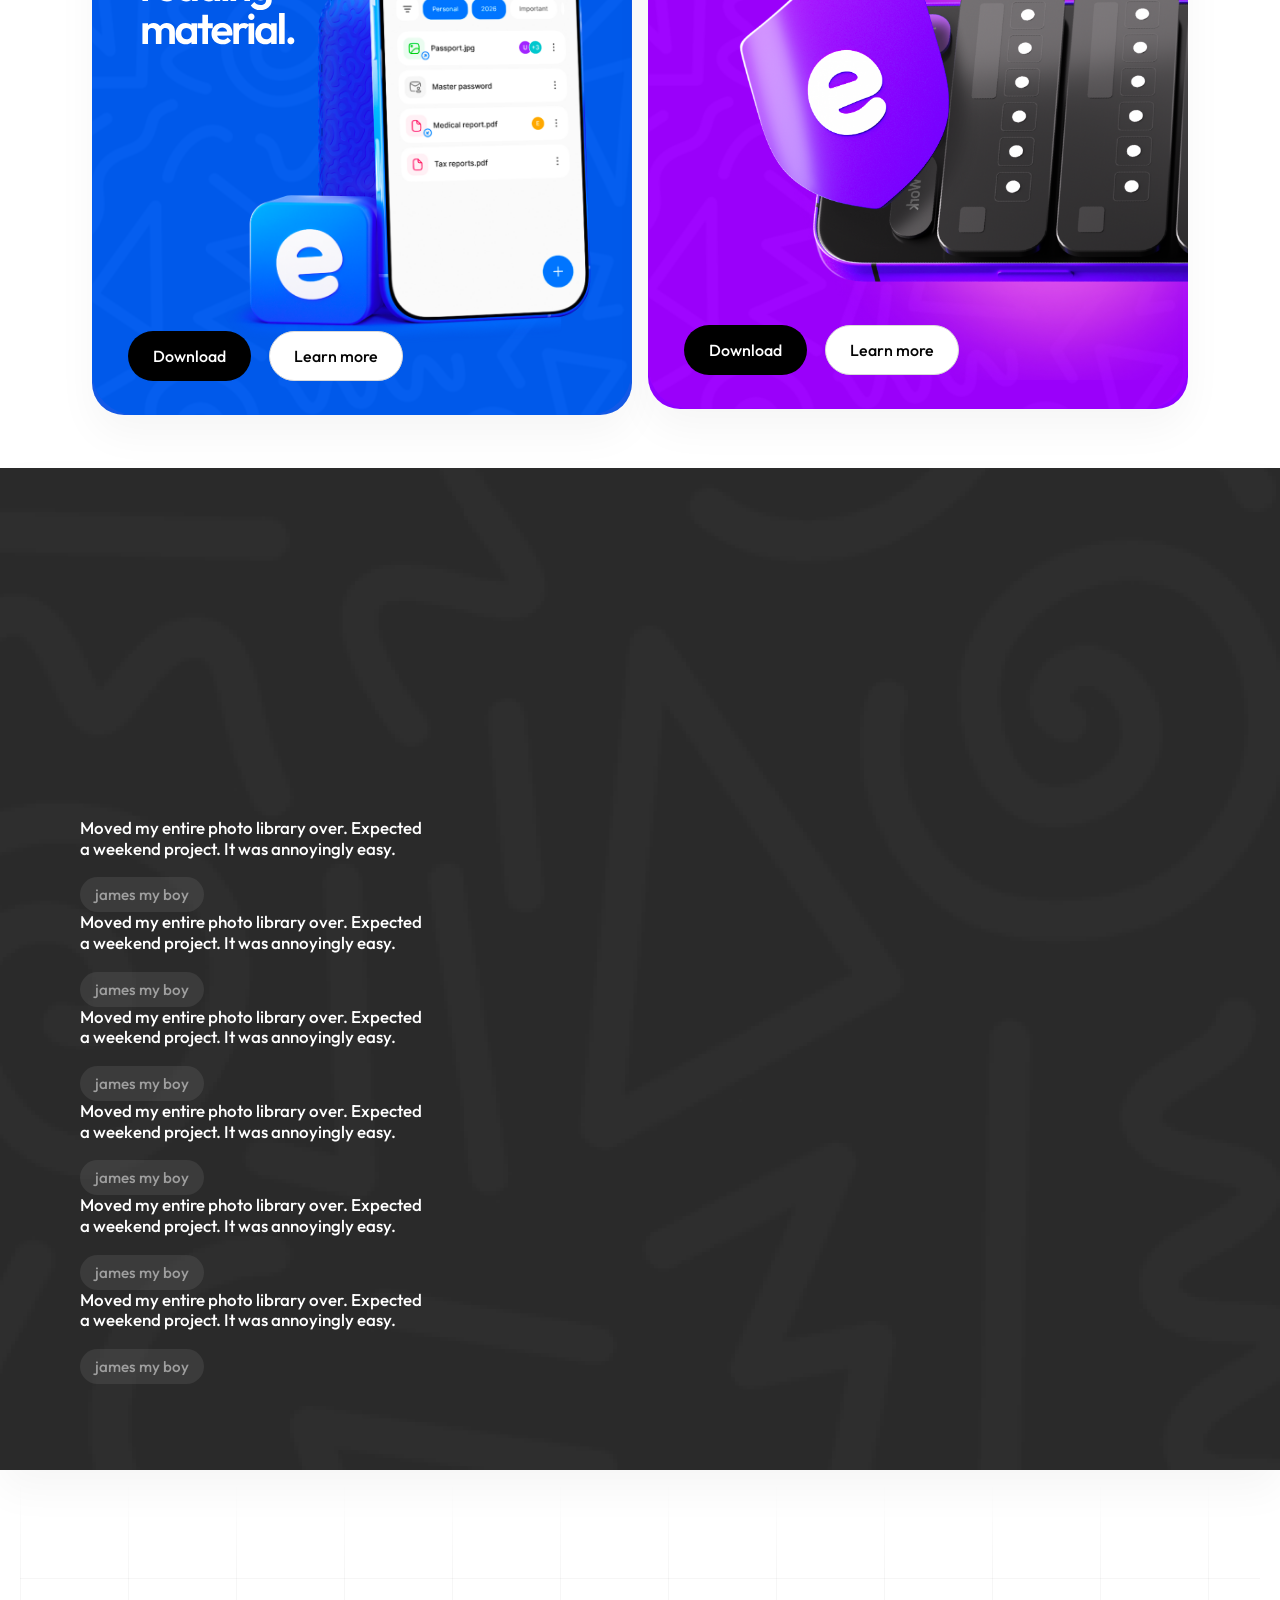
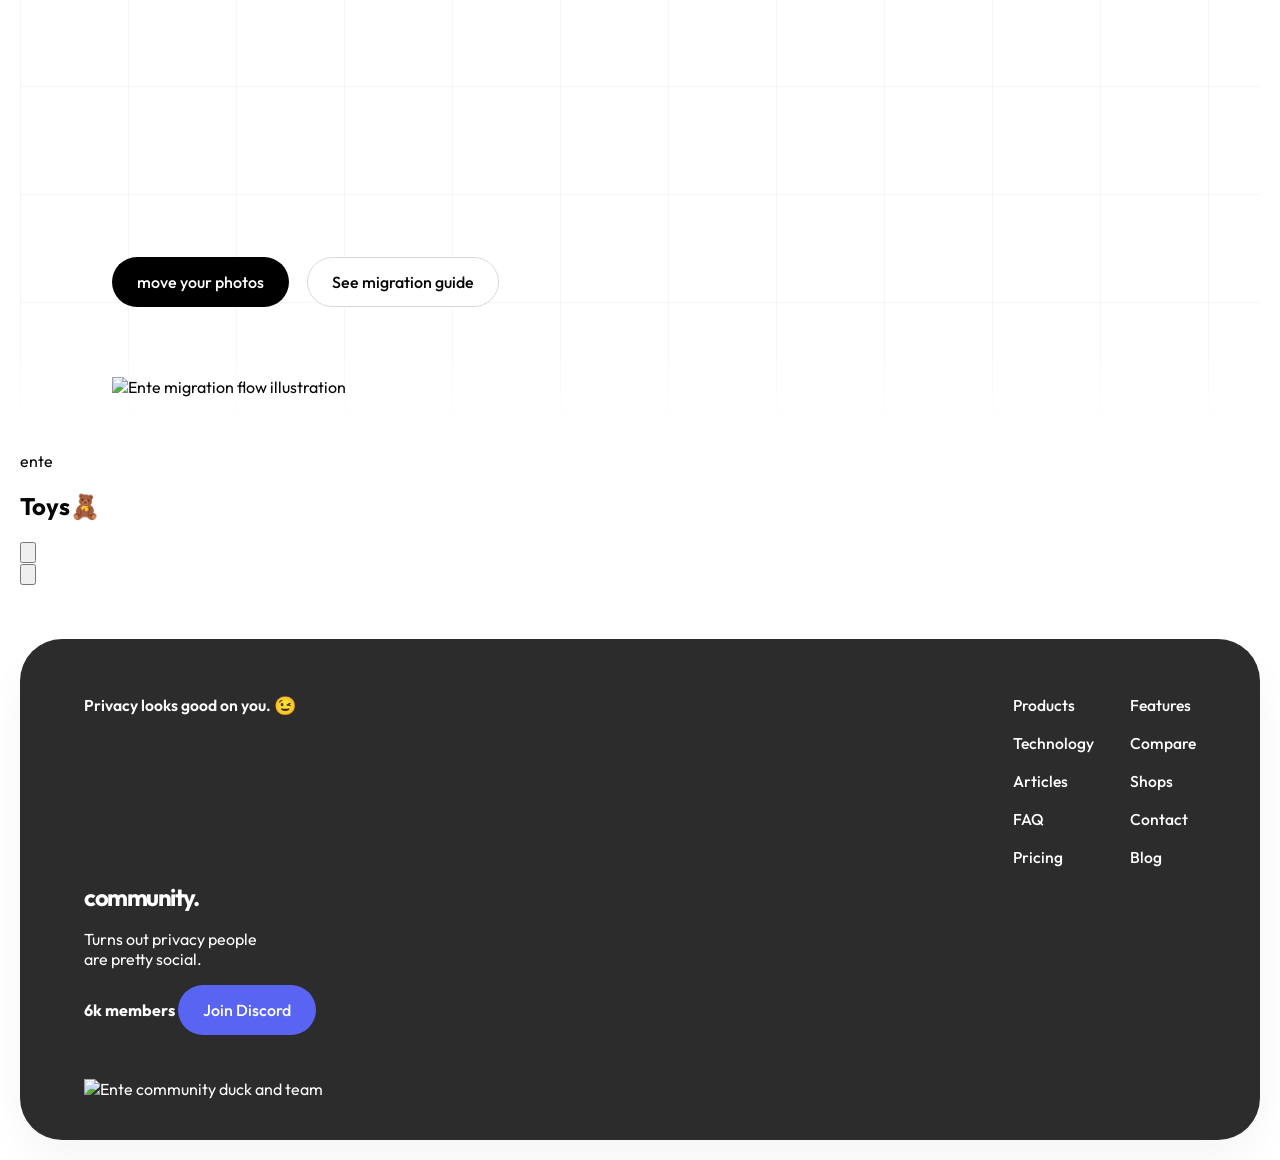
==== commit 46fb6d29: "Rebuild first fold from the Privacy Landing design Replaces the scroll-driven "privacy story" fold (" ====
--- a/legacy.html
+++ b/legacy.html
@@ -33,126 +33,60 @@
       </header>
 
       <main>
-        <section class="privacy-story privacy-story-first" id="why" aria-labelledby="privacy-story-title">
-          <div class="privacy-story-sticky">
-            <div class="privacy-story-copy">
-              <h1 id="privacy-story-title">
-                <span>Most apps want to</span>
-                <span>
-                  know you better.
-                  <span class="devil-emoji" role="img" aria-label="Playful devil">
-                    <img src="./assets/why-ente-type-reference.png" alt="" />
-                  </span>
-                </span>
-              </h1>
-              <p>we don't. 🥱</p>
-            </div>
-
-            <div class="privacy-stones" aria-hidden="true">
-              <span></span><span></span><span></span><span></span><span></span>
-              <span></span><span></span><span></span><span></span><span></span>
-            </div>
-
-            <div class="feature-playground" aria-label="Ente privacy features">
-              <article class="feature-object feature-encryption" data-feature="encryption">
-                <button
-                  class="feature-bubble"
-                  type="button"
-                  aria-expanded="false"
-                  aria-controls="feature-card-encryption"
-                >
-                  <span class="feature-bubble-mark" aria-hidden="true">01</span>
-                  <span>Data is encrypted</span>
-                </button>
-                <div
-                  class="feature-card"
-                  id="feature-card-encryption"
+        <section class="quack-fold" id="why" aria-labelledby="quack-fold-title">
+          <svg class="quack-defs" width="0" height="0" aria-hidden="true" focusable="false">
+            <defs>
+              <filter id="tagGoo" x="-25%" y="-30%" width="155%" height="210%" color-interpolation-filters="sRGB">
+                <feGaussianBlur in="SourceGraphic" stdDeviation="1.15" result="b" />
+                <feColorMatrix in="b" type="matrix" values="1 0 0 0 0  0 1 0 0 0  0 0 1 0 0  0 0 0 34 -13" result="shape" />
+                <feTurbulence type="fractalNoise" baseFrequency="0.62" numOctaves="4" seed="7" result="noise" />
+                <feDisplacementMap in="shape" in2="noise" scale="1.7" xChannelSelector="R" yChannelSelector="G" result="rough" />
+                <feMorphology in="shape" operator="dilate" radius="5" result="halo" />
+                <feComponentTransfer in="noise" result="dots">
+                  <feFuncA type="discrete" tableValues="0 0 0 0 0 0 0 0 0 0 0 0 0 1" />
+                </feComponentTransfer>
+                <feComposite in="dots" in2="halo" operator="in" result="mist" />
+                <feFlood flood-color="#F92B1C" flood-opacity="0.62" result="ink" />
+                <feComposite in="ink" in2="mist" operator="in" result="spray" />
+                <feMerge>
+                  <feMergeNode in="spray" />
+                  <feMergeNode in="rough" />
+                </feMerge>
+              </filter>
+            </defs>
+          </svg>
+
+          <div class="quack-stage" data-quack-stage>
+            <div class="quack-mask">
+              <div class="quack-group">
+                <h1 class="quack-headline" id="quack-fold-title">
+                  <span>Most apps</span>
+                  <span>want to know</span>
+                  <span>you better</span>
+                </h1>
+
+                <p class="quack-tag">
+                  <span class="quack-tag-ink" aria-hidden="true">we dont<i class="quack-drip quack-drip-a"></i><i class="quack-drip quack-drip-b"></i></span>
+                  <span class="quack-tag-label">we don&rsquo;t.</span>
+                </p>
+
+                <canvas
+                  class="quack-art quack-art-ducky"
+                  data-quack-ducky
+                  width="1040"
+                  height="798"
                   aria-hidden="true"
-                >
-                  <button class="feature-card-close" type="button" aria-label="Close encryption details">×</button>
-                  <div class="feature-card-copy">
-                    <span class="feature-card-kicker">On-device encryption</span>
-                    <h3>Locked before upload.</h3>
-                    <p>Your files are encrypted on your device. Ente never receives the keys.</p>
-                  </div>
-                  <div class="feature-visual feature-visual-lock" aria-hidden="true">
-                    <span class="lock-orbit"></span>
-                    <span class="lock-body"></span>
-                  </div>
-                </div>
-              </article>
-
-              <article class="feature-object feature-ai" data-feature="ai">
-                <button
-                  class="feature-bubble"
-                  type="button"
-                  aria-expanded="false"
-                  aria-controls="feature-card-ai"
-                >
-                  <span class="feature-bubble-mark" aria-hidden="true">02</span>
-                  <span>No AI training</span>
-                </button>
-                <div class="feature-card" id="feature-card-ai" aria-hidden="true">
-                  <button class="feature-card-close" type="button" aria-label="Close AI details">×</button>
-                  <div class="feature-card-copy">
-                    <span class="feature-card-kicker">Your memories stay yours</span>
-                    <h3>Not training material.</h3>
-                    <p>Private photos and documents never become somebody else's model input.</p>
-                  </div>
-                  <div class="feature-visual feature-visual-ai" aria-hidden="true">
-                    <span>family.jpg</span>
-                    <span>trip.mov</span>
-                    <strong>NO AI</strong>
-                  </div>
-                </div>
-              </article>
-
-              <article class="feature-object feature-source" data-feature="source">
-                <button
-                  class="feature-bubble"
-                  type="button"
-                  aria-expanded="false"
-                  aria-controls="feature-card-source"
-                >
-                  <span class="feature-bubble-mark" aria-hidden="true">03</span>
-                  <span>Open source</span>
-                </button>
-                <div class="feature-card" id="feature-card-source" aria-hidden="true">
-                  <button class="feature-card-close" type="button" aria-label="Close open-source details">×</button>
-                  <div class="feature-card-copy">
-                    <span class="feature-card-kicker">Inspect every layer</span>
-                    <h3>Trust, but verify.</h3>
-                    <p>Our code, implementation and audits are open for anyone to inspect.</p>
-                  </div>
-                  <div class="feature-visual feature-visual-code" aria-hidden="true">
-                    <i></i><i></i><i></i><i></i><i></i>
-                  </div>
-                </div>
-              </article>
-
-              <article class="feature-object feature-ads" data-feature="ads">
-                <button
-                  class="feature-bubble"
-                  type="button"
-                  aria-expanded="false"
-                  aria-controls="feature-card-ads"
-                >
-                  <span class="feature-bubble-mark" aria-hidden="true">04</span>
-                  <span>No ads</span>
-                </button>
-                <div class="feature-card" id="feature-card-ads" aria-hidden="true">
-                  <button class="feature-card-close" type="button" aria-label="Close advertising details">×</button>
-                  <div class="feature-card-copy">
-                    <span class="feature-card-kicker">Attention not for sale</span>
-                    <h3>No audience profiling.</h3>
-                    <p>There is no ad engine watching what you open, save or remember.</p>
-                  </div>
-                  <div class="feature-visual feature-visual-ads" aria-hidden="true">
-                    <span>AD</span><span>AD</span><strong></strong>
-                  </div>
-                </div>
-              </article>
-            </div>
+                ></canvas>
+              </div>
+            </div>
+
+            <canvas
+              class="quack-art quack-art-bottom"
+              data-quack-bottom
+              width="1290"
+              height="1017"
+              aria-hidden="true"
+            ></canvas>
           </div>
         </section>
 
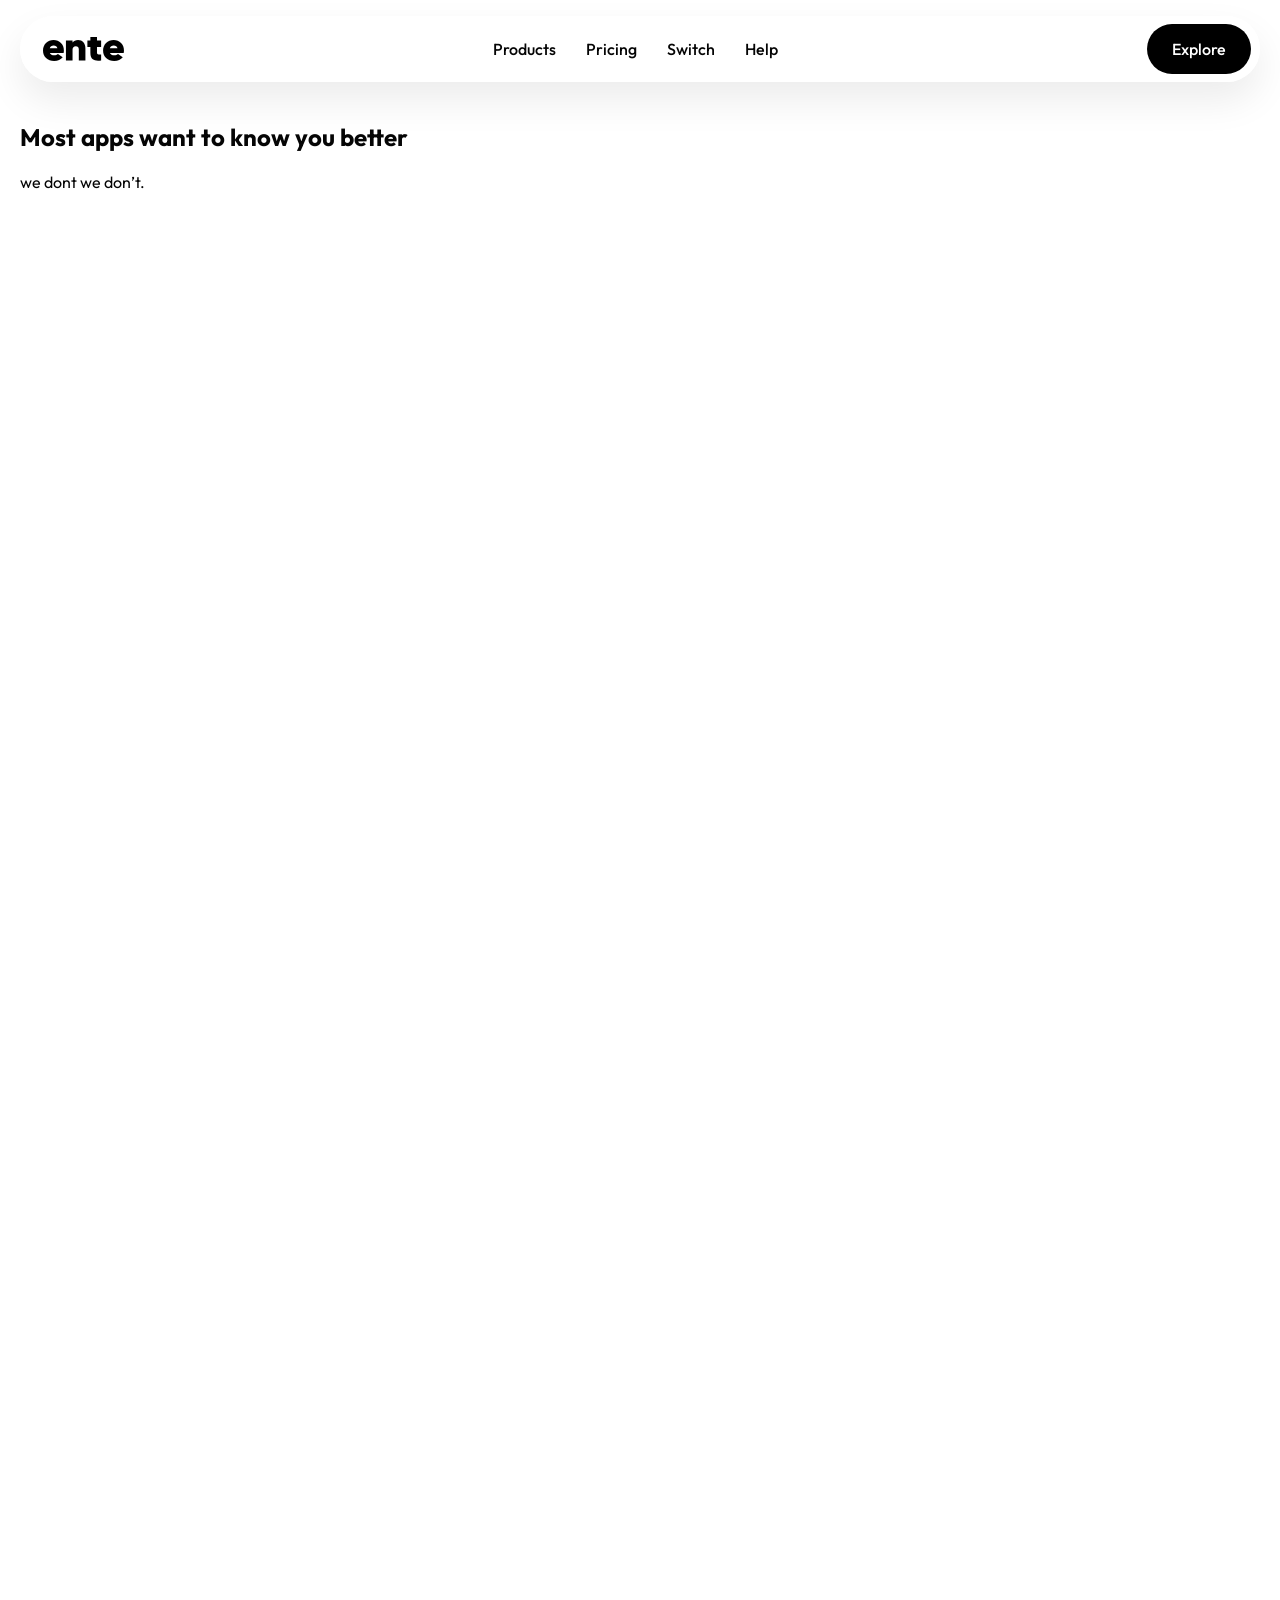
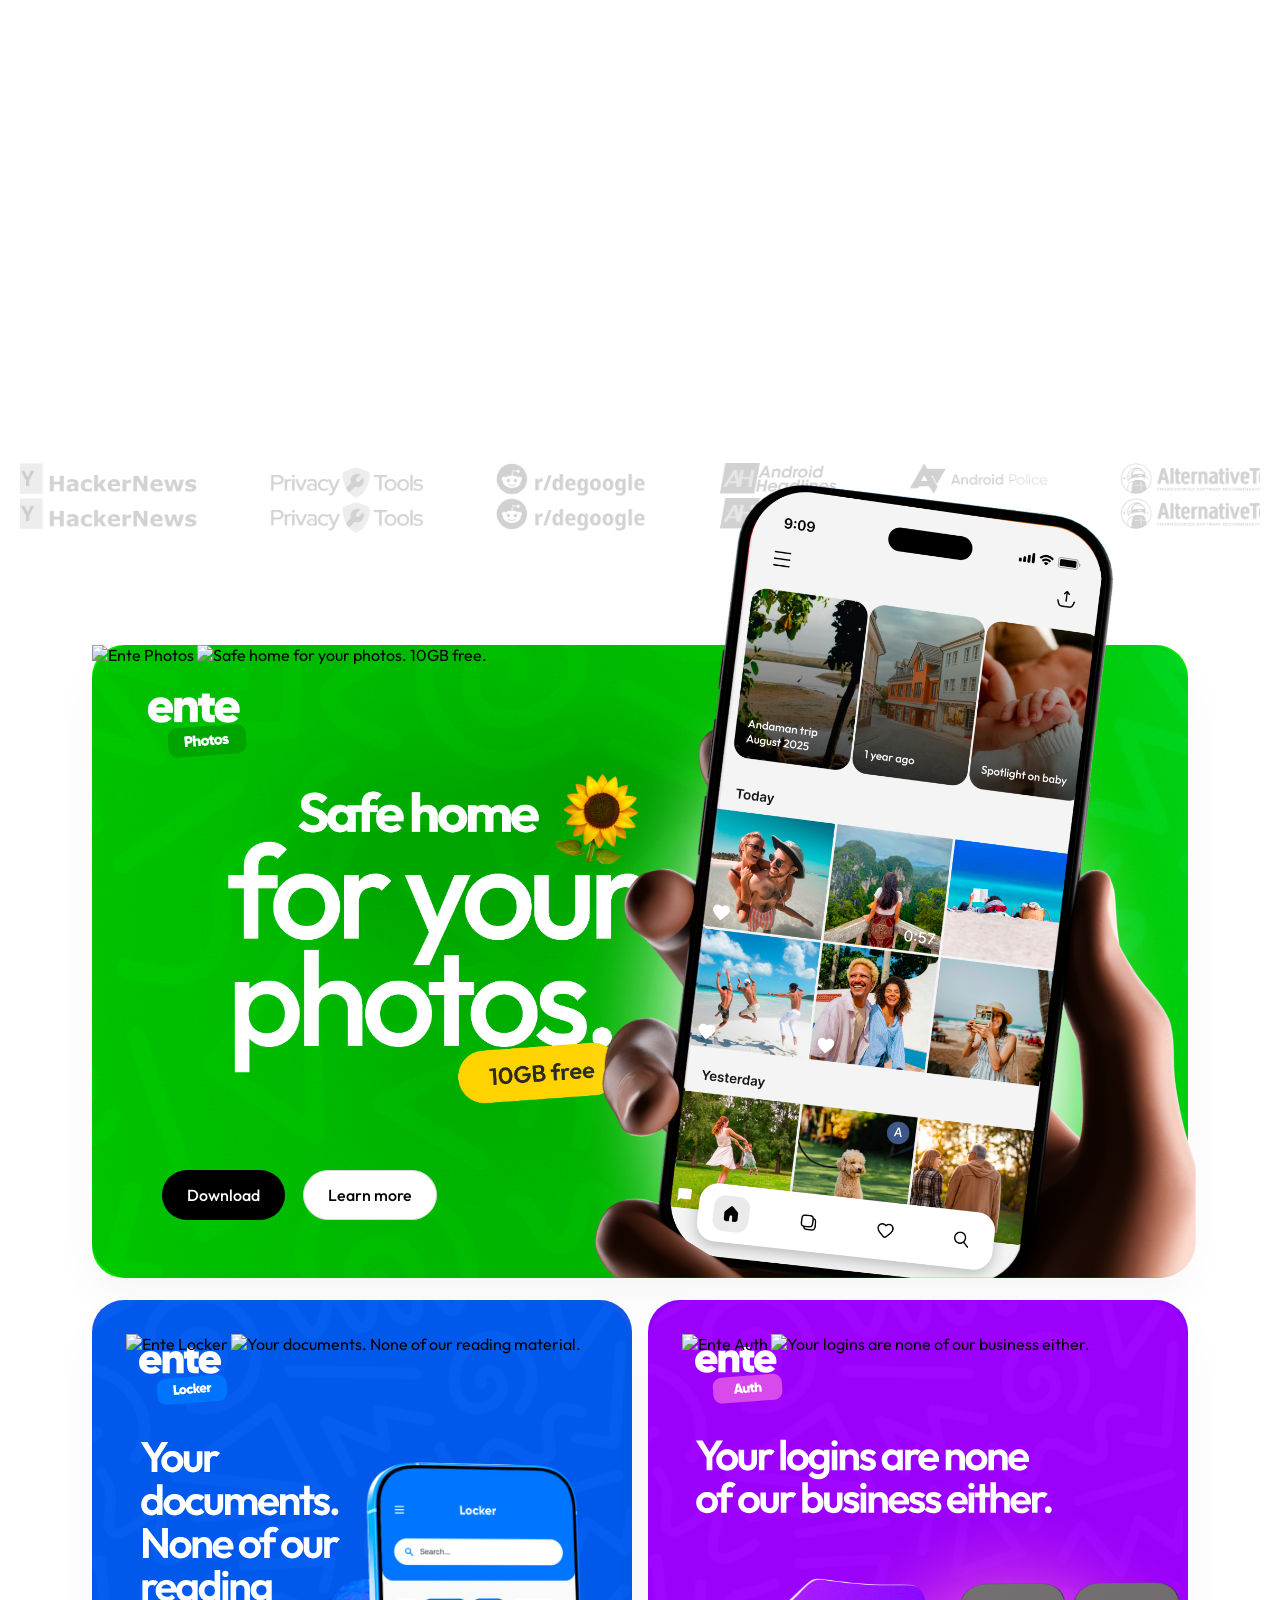
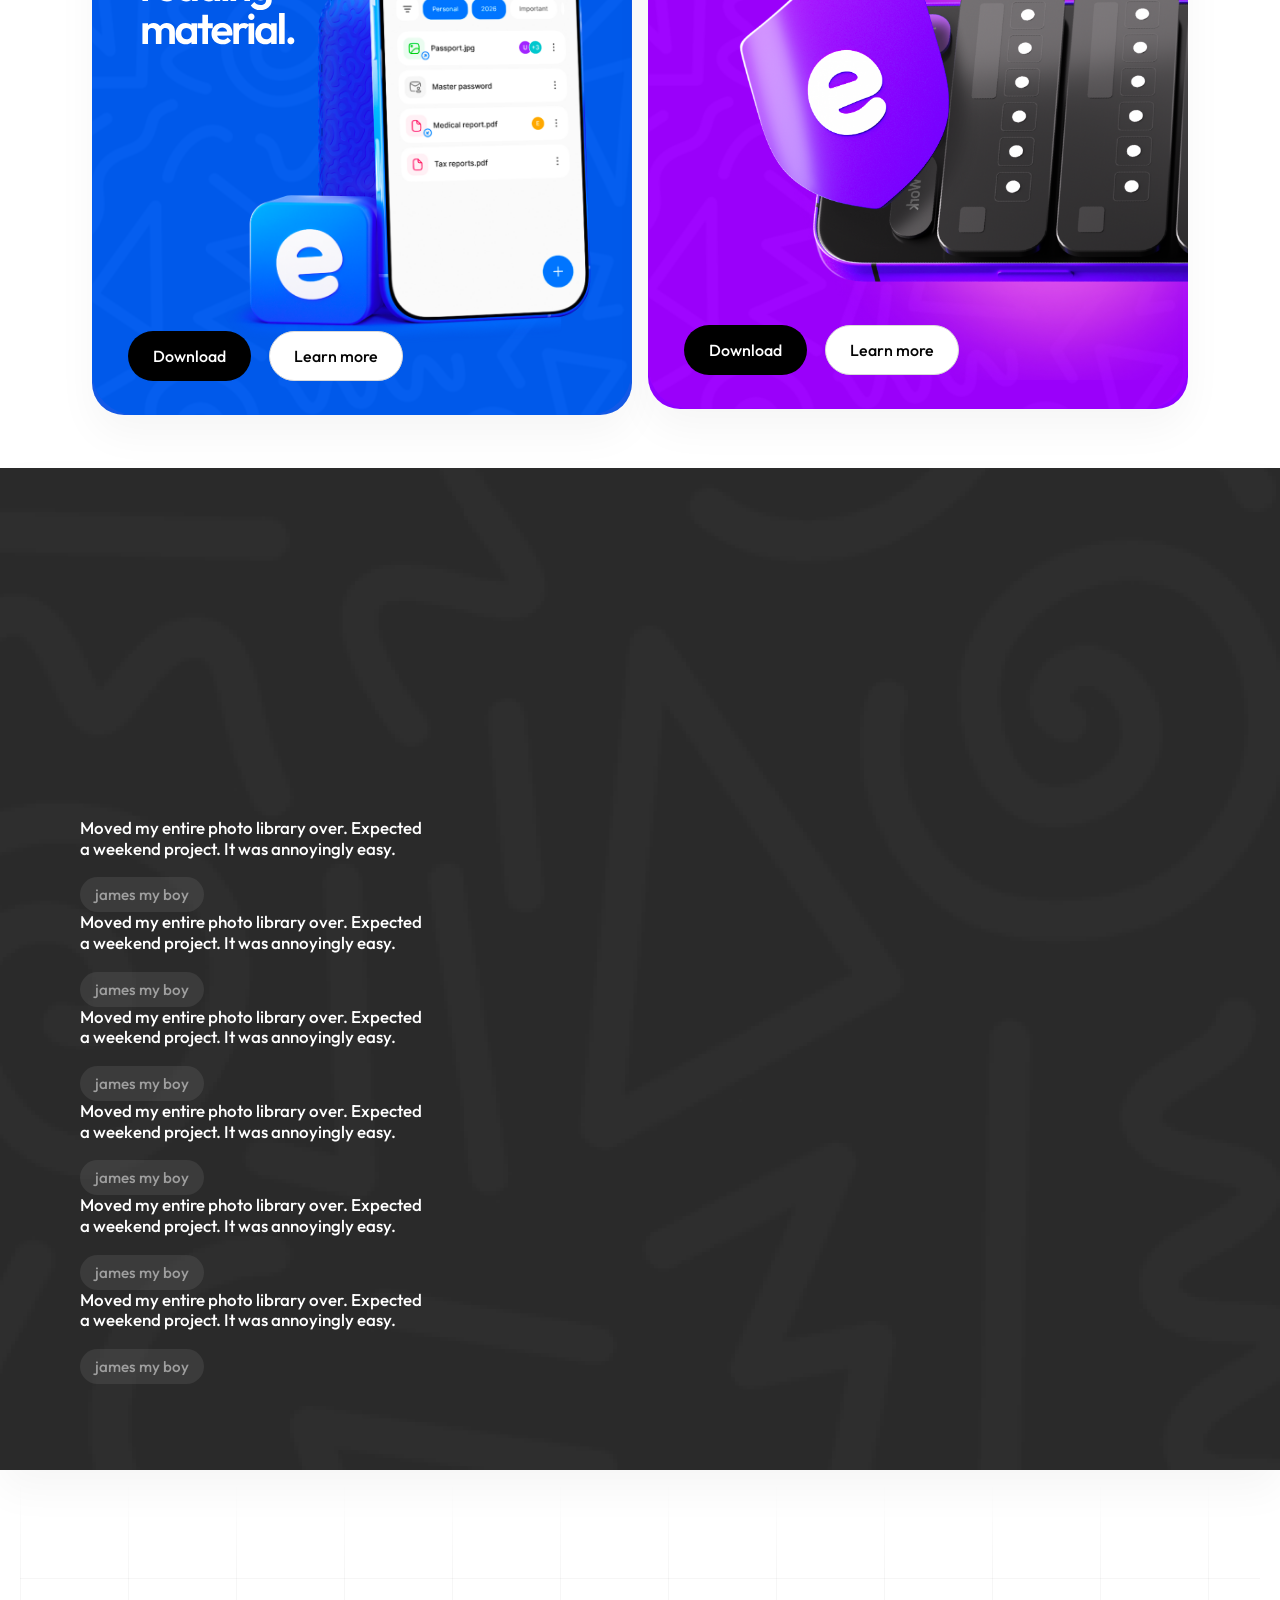
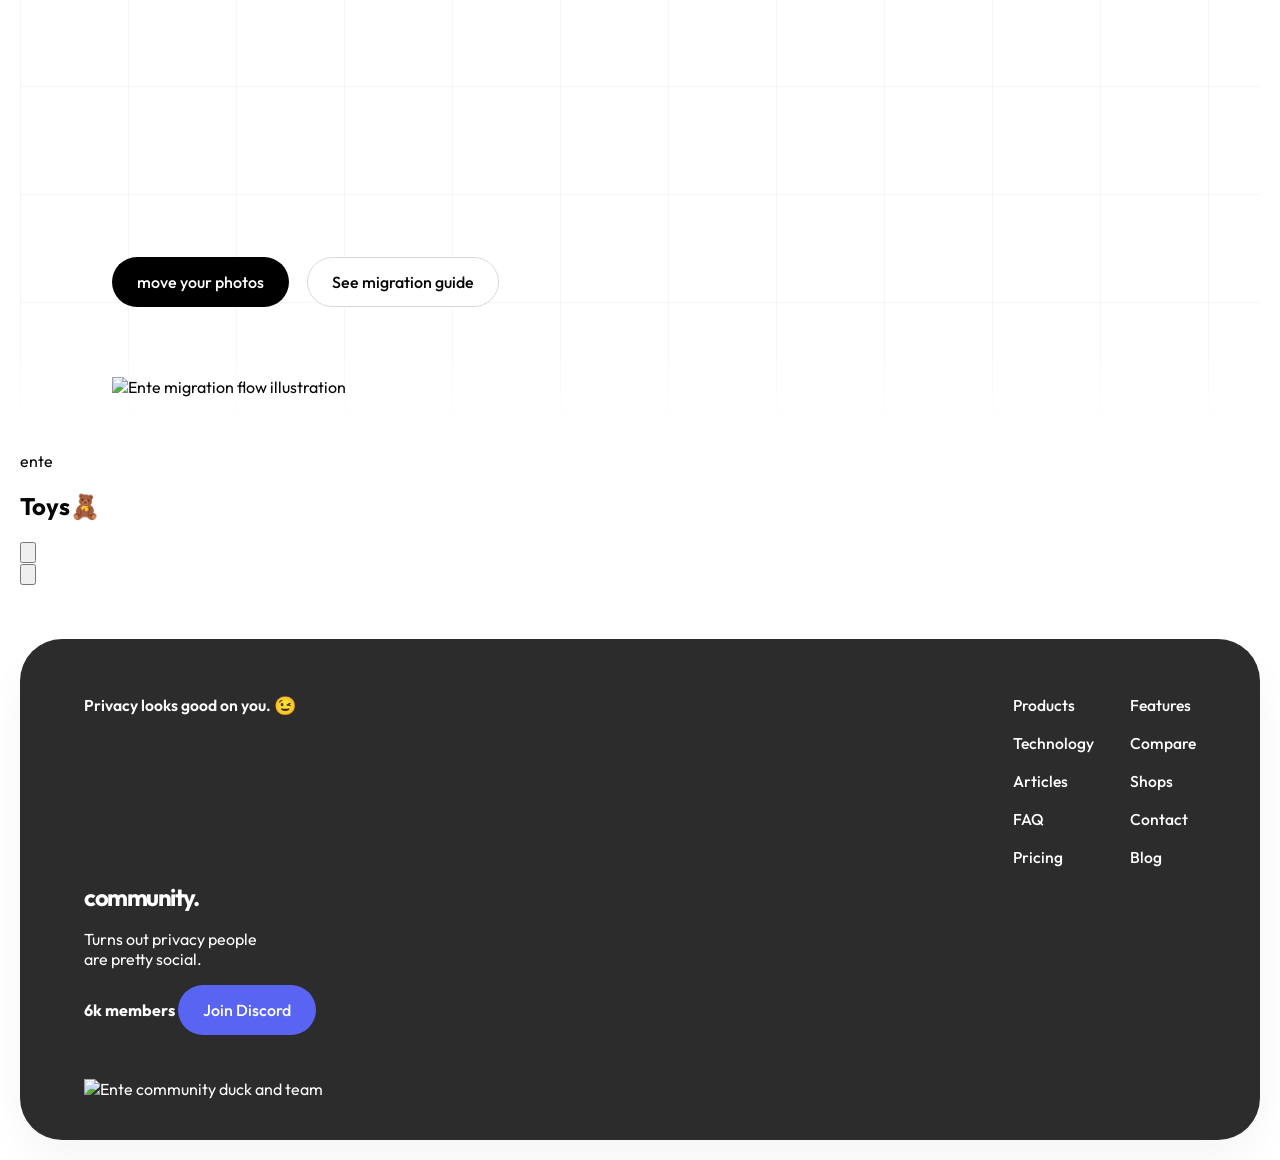
==== commit 316b9830: "Replace "why ente" with "Pricing" in the topbar No pricing section exists yet, so this points at #fo" ====
--- a/legacy.html
+++ b/legacy.html
@@ -25,7 +25,7 @@
         </a>
         <nav class="main-nav" aria-label="Primary">
           <a href="#products">Products</a>
-          <a href="#why">why ente</a>
+          <a href="#footer">Pricing</a>
           <a href="#switch">Switch</a>
           <a href="#footer">Help</a>
         </nav>
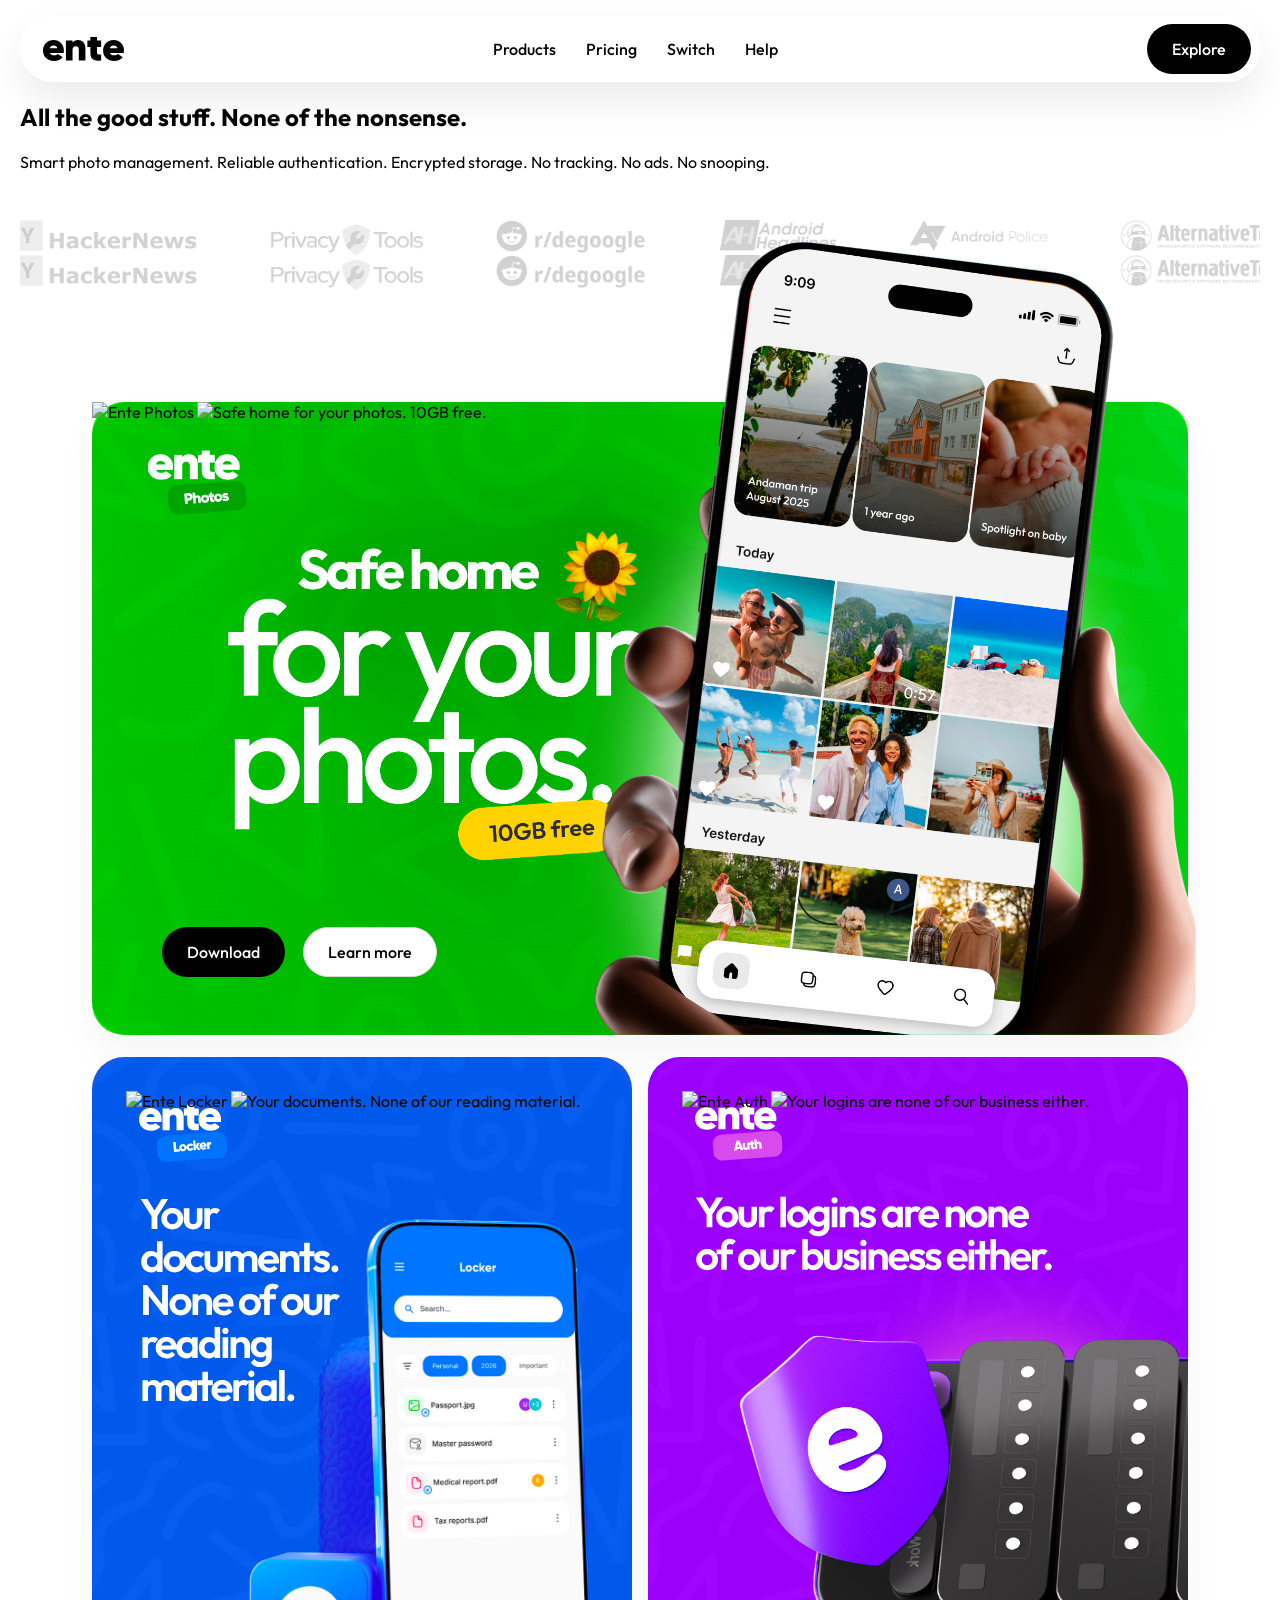
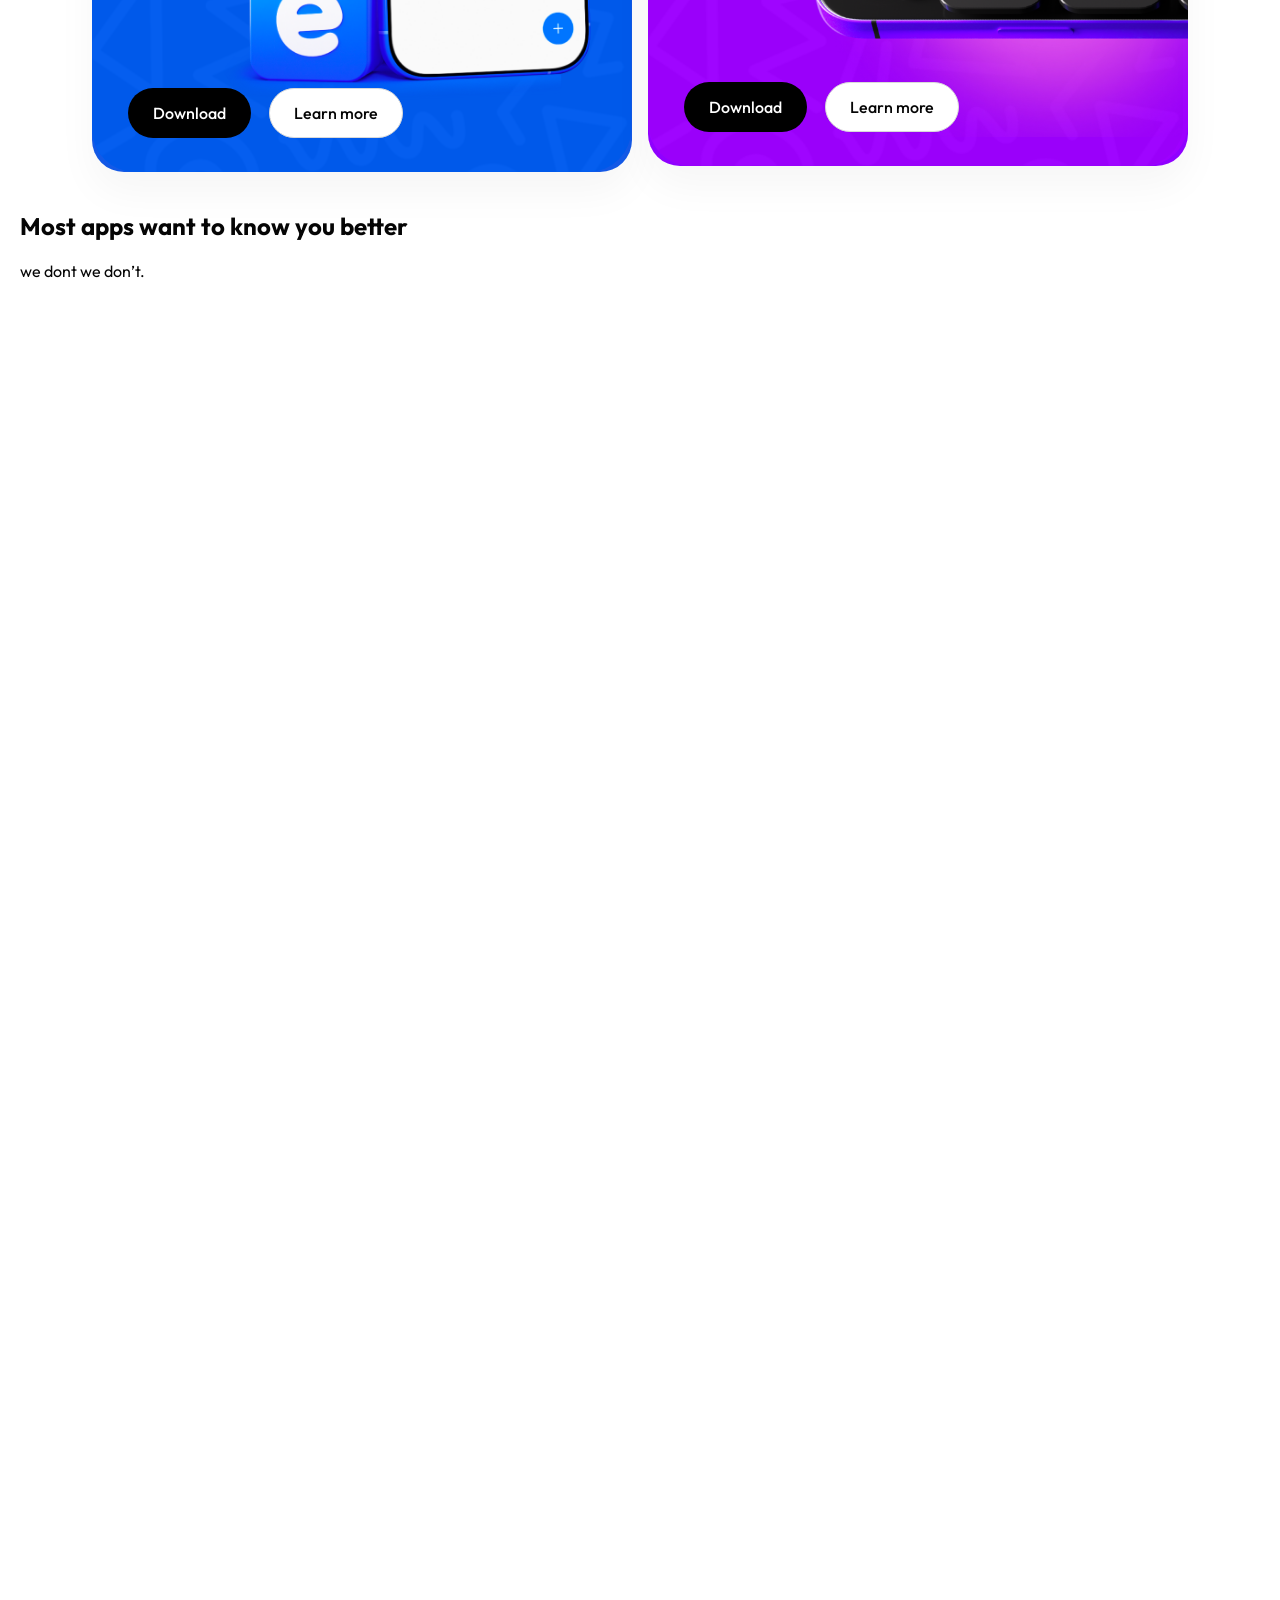
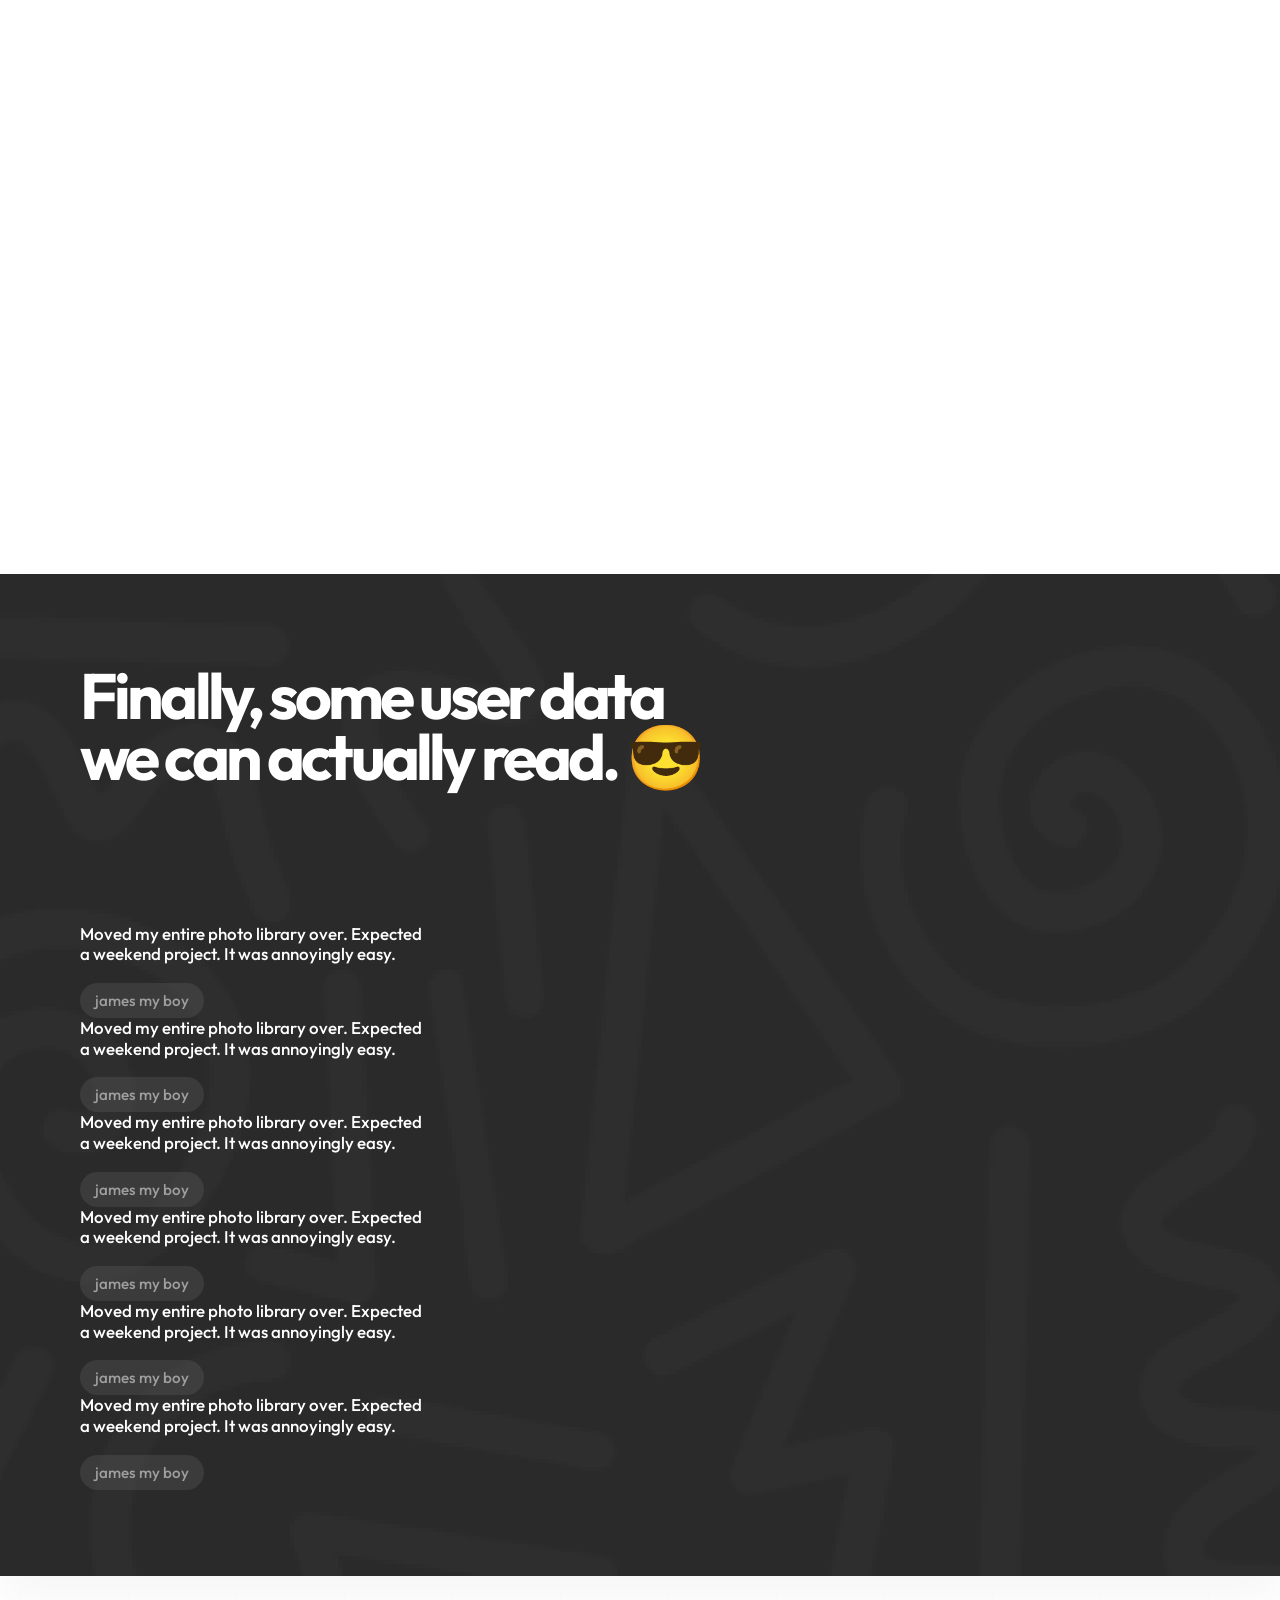
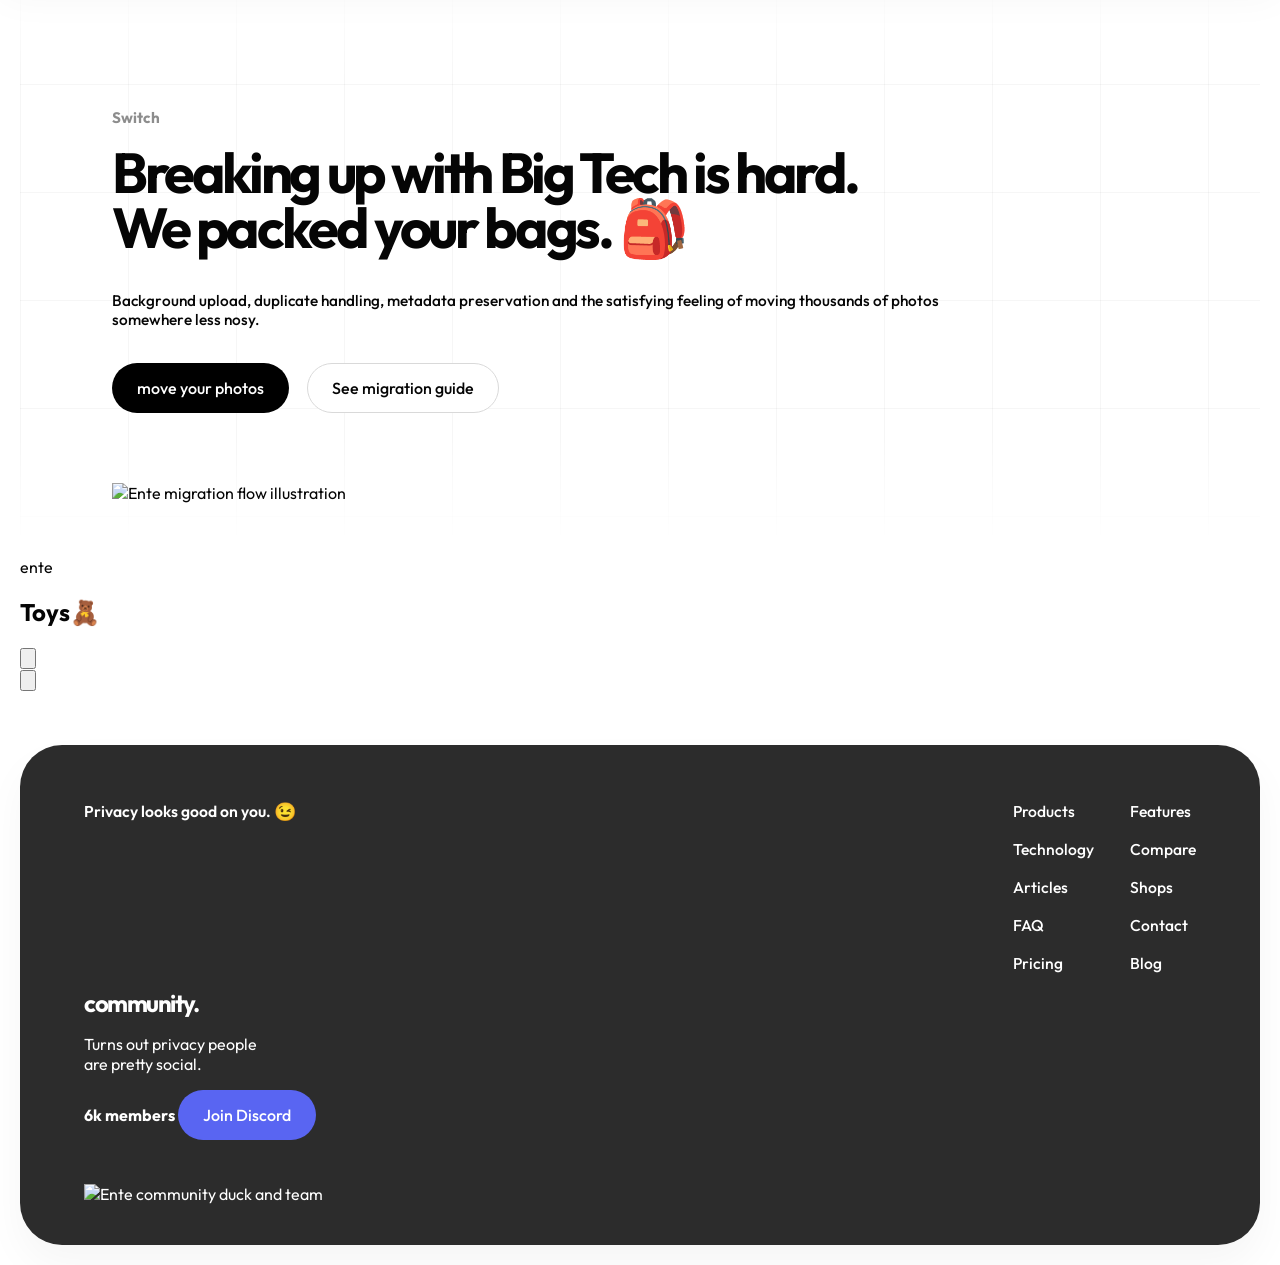
==== commit 45a053ff: "Lead with a new hero and move the duck fold below the products Replaces the duck fold as the opening" ====
--- a/legacy.html
+++ b/legacy.html
@@ -33,62 +33,38 @@
       </header>
 
       <main>
-        <section class="quack-fold" id="why" aria-labelledby="quack-fold-title">
-          <svg class="quack-defs" width="0" height="0" aria-hidden="true" focusable="false">
-            <defs>
-              <filter id="tagGoo" x="-25%" y="-30%" width="155%" height="210%" color-interpolation-filters="sRGB">
-                <feGaussianBlur in="SourceGraphic" stdDeviation="1.15" result="b" />
-                <feColorMatrix in="b" type="matrix" values="1 0 0 0 0  0 1 0 0 0  0 0 1 0 0  0 0 0 34 -13" result="shape" />
-                <feTurbulence type="fractalNoise" baseFrequency="0.62" numOctaves="4" seed="7" result="noise" />
-                <feDisplacementMap in="shape" in2="noise" scale="1.7" xChannelSelector="R" yChannelSelector="G" result="rough" />
-                <feMorphology in="shape" operator="dilate" radius="5" result="halo" />
-                <feComponentTransfer in="noise" result="dots">
-                  <feFuncA type="discrete" tableValues="0 0 0 0 0 0 0 0 0 0 0 0 0 1" />
-                </feComponentTransfer>
-                <feComposite in="dots" in2="halo" operator="in" result="mist" />
-                <feFlood flood-color="#F92B1C" flood-opacity="0.62" result="ink" />
-                <feComposite in="ink" in2="mist" operator="in" result="spray" />
-                <feMerge>
-                  <feMergeNode in="spray" />
-                  <feMergeNode in="rough" />
-                </feMerge>
-              </filter>
-            </defs>
-          </svg>
-
-          <div class="quack-stage" data-quack-stage>
-            <div class="quack-mask">
-              <div class="quack-group">
-                <h1 class="quack-headline" id="quack-fold-title">
-                  <span>Most apps</span>
-                  <span>want to know</span>
-                  <span>you better</span>
-                </h1>
-
-                <p class="quack-tag">
-                  <span class="quack-tag-ink" aria-hidden="true">we dont<i class="quack-drip quack-drip-a"></i><i class="quack-drip quack-drip-b"></i></span>
-                  <span class="quack-tag-label">we don&rsquo;t.</span>
-                </p>
-
-                <canvas
-                  class="quack-art quack-art-ducky"
-                  data-quack-ducky
-                  width="1040"
-                  height="798"
-                  aria-hidden="true"
-                ></canvas>
-              </div>
-            </div>
-
-            <canvas
-              class="quack-art quack-art-bottom"
-              data-quack-bottom
-              width="1290"
-              height="1017"
-              aria-hidden="true"
-            ></canvas>
-          </div>
-        </section>
+        <section class="hero-fold" id="hero" aria-labelledby="hero-title">
+          <div class="hero-aura" aria-hidden="true"><i></i><i></i><i></i></div>
+
+          <div class="hero-inner">
+            <h1 class="hero-title" id="hero-title">
+              <span class="hero-line">
+                <span class="hero-word">All</span>
+                <span class="hero-word">the</span>
+                <span class="hero-word">good</span>
+                <span class="hero-word">stuff.</span>
+              </span>
+              <span class="hero-line hero-line-muted">
+                <span class="hero-word">None</span>
+                <span class="hero-word">of</span>
+                <span class="hero-word">the</span>
+                <span class="hero-word hero-word-struck"
+                  >nonsense.<i class="hero-strike" aria-hidden="true"></i
+                ></span>
+              </span>
+            </h1>
+
+            <p class="hero-sub">
+              <span class="hero-claim">Smart photo management.</span>
+              <span class="hero-claim">Reliable authentication.</span>
+              <span class="hero-claim">Encrypted storage.</span>
+              <span class="hero-claim hero-claim-no">No tracking.</span>
+              <span class="hero-claim hero-claim-no">No ads.</span>
+              <span class="hero-claim hero-claim-no">No snooping.</span>
+            </p>
+          </div>
+        </section>
+
 
         <section class="logo-strip" aria-label="Recognition">
           <div class="brand-stripe-track">
@@ -214,6 +190,63 @@
           </div>
         </section>
 
+        <section class="quack-fold" id="why" aria-labelledby="quack-fold-title">
+          <svg class="quack-defs" width="0" height="0" aria-hidden="true" focusable="false">
+            <defs>
+              <filter id="tagGoo" x="-25%" y="-30%" width="155%" height="210%" color-interpolation-filters="sRGB">
+                <feGaussianBlur in="SourceGraphic" stdDeviation="1.15" result="b" />
+                <feColorMatrix in="b" type="matrix" values="1 0 0 0 0  0 1 0 0 0  0 0 1 0 0  0 0 0 34 -13" result="shape" />
+                <feTurbulence type="fractalNoise" baseFrequency="0.62" numOctaves="4" seed="7" result="noise" />
+                <feDisplacementMap in="shape" in2="noise" scale="1.7" xChannelSelector="R" yChannelSelector="G" result="rough" />
+                <feMorphology in="shape" operator="dilate" radius="5" result="halo" />
+                <feComponentTransfer in="noise" result="dots">
+                  <feFuncA type="discrete" tableValues="0 0 0 0 0 0 0 0 0 0 0 0 0 1" />
+                </feComponentTransfer>
+                <feComposite in="dots" in2="halo" operator="in" result="mist" />
+                <feFlood flood-color="#F92B1C" flood-opacity="0.62" result="ink" />
+                <feComposite in="ink" in2="mist" operator="in" result="spray" />
+                <feMerge>
+                  <feMergeNode in="spray" />
+                  <feMergeNode in="rough" />
+                </feMerge>
+              </filter>
+            </defs>
+          </svg>
+
+          <div class="quack-stage" data-quack-stage>
+            <div class="quack-mask">
+              <div class="quack-group">
+                <h1 class="quack-headline" id="quack-fold-title">
+                  <span>Most apps</span>
+                  <span>want to know</span>
+                  <span>you better</span>
+                </h1>
+
+                <p class="quack-tag">
+                  <span class="quack-tag-ink" aria-hidden="true">we dont<i class="quack-drip quack-drip-a"></i><i class="quack-drip quack-drip-b"></i></span>
+                  <span class="quack-tag-label">we don&rsquo;t.</span>
+                </p>
+
+                <canvas
+                  class="quack-art quack-art-ducky"
+                  data-quack-ducky
+                  width="1040"
+                  height="798"
+                  aria-hidden="true"
+                ></canvas>
+              </div>
+            </div>
+
+            <canvas
+              class="quack-art quack-art-bottom"
+              data-quack-bottom
+              width="1290"
+              height="1017"
+              aria-hidden="true"
+            ></canvas>
+          </div>
+        </section>
+
         <section class="testimonials">
           <div class="noise"></div>
           <h2>
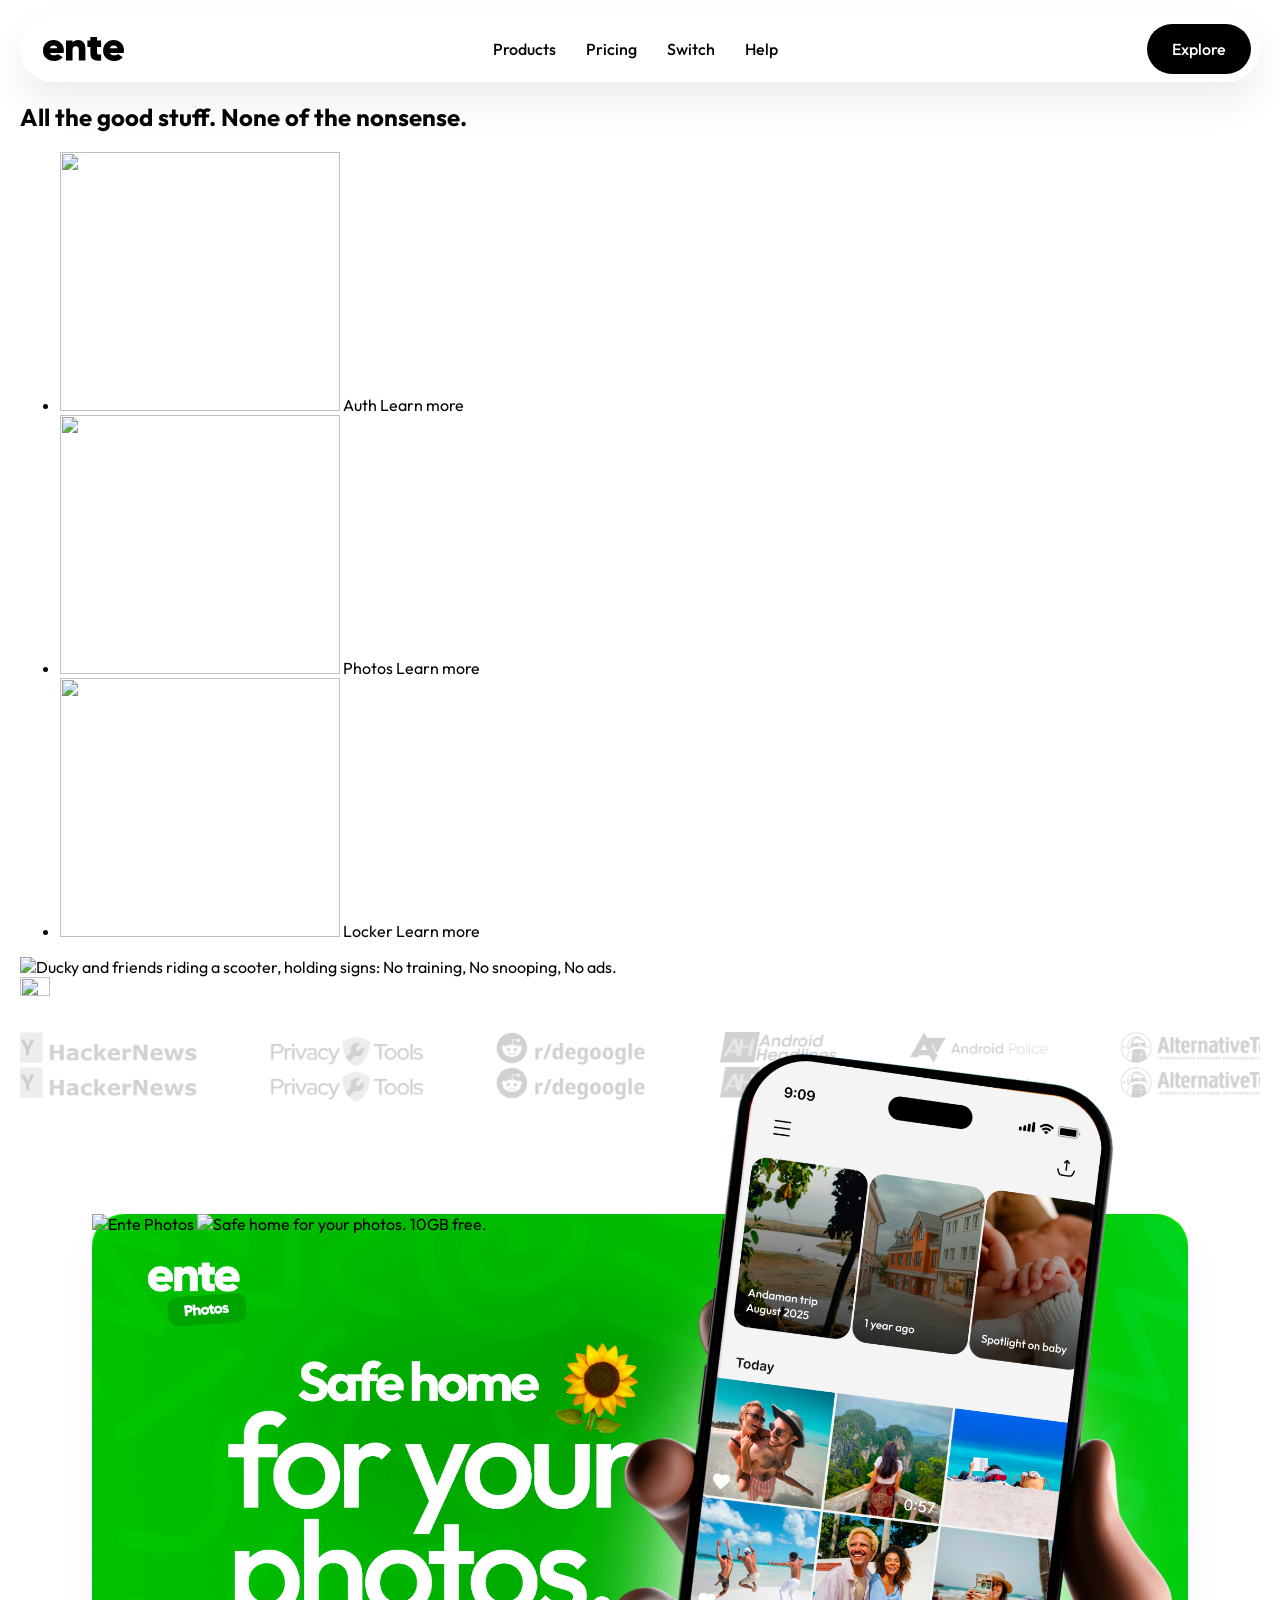
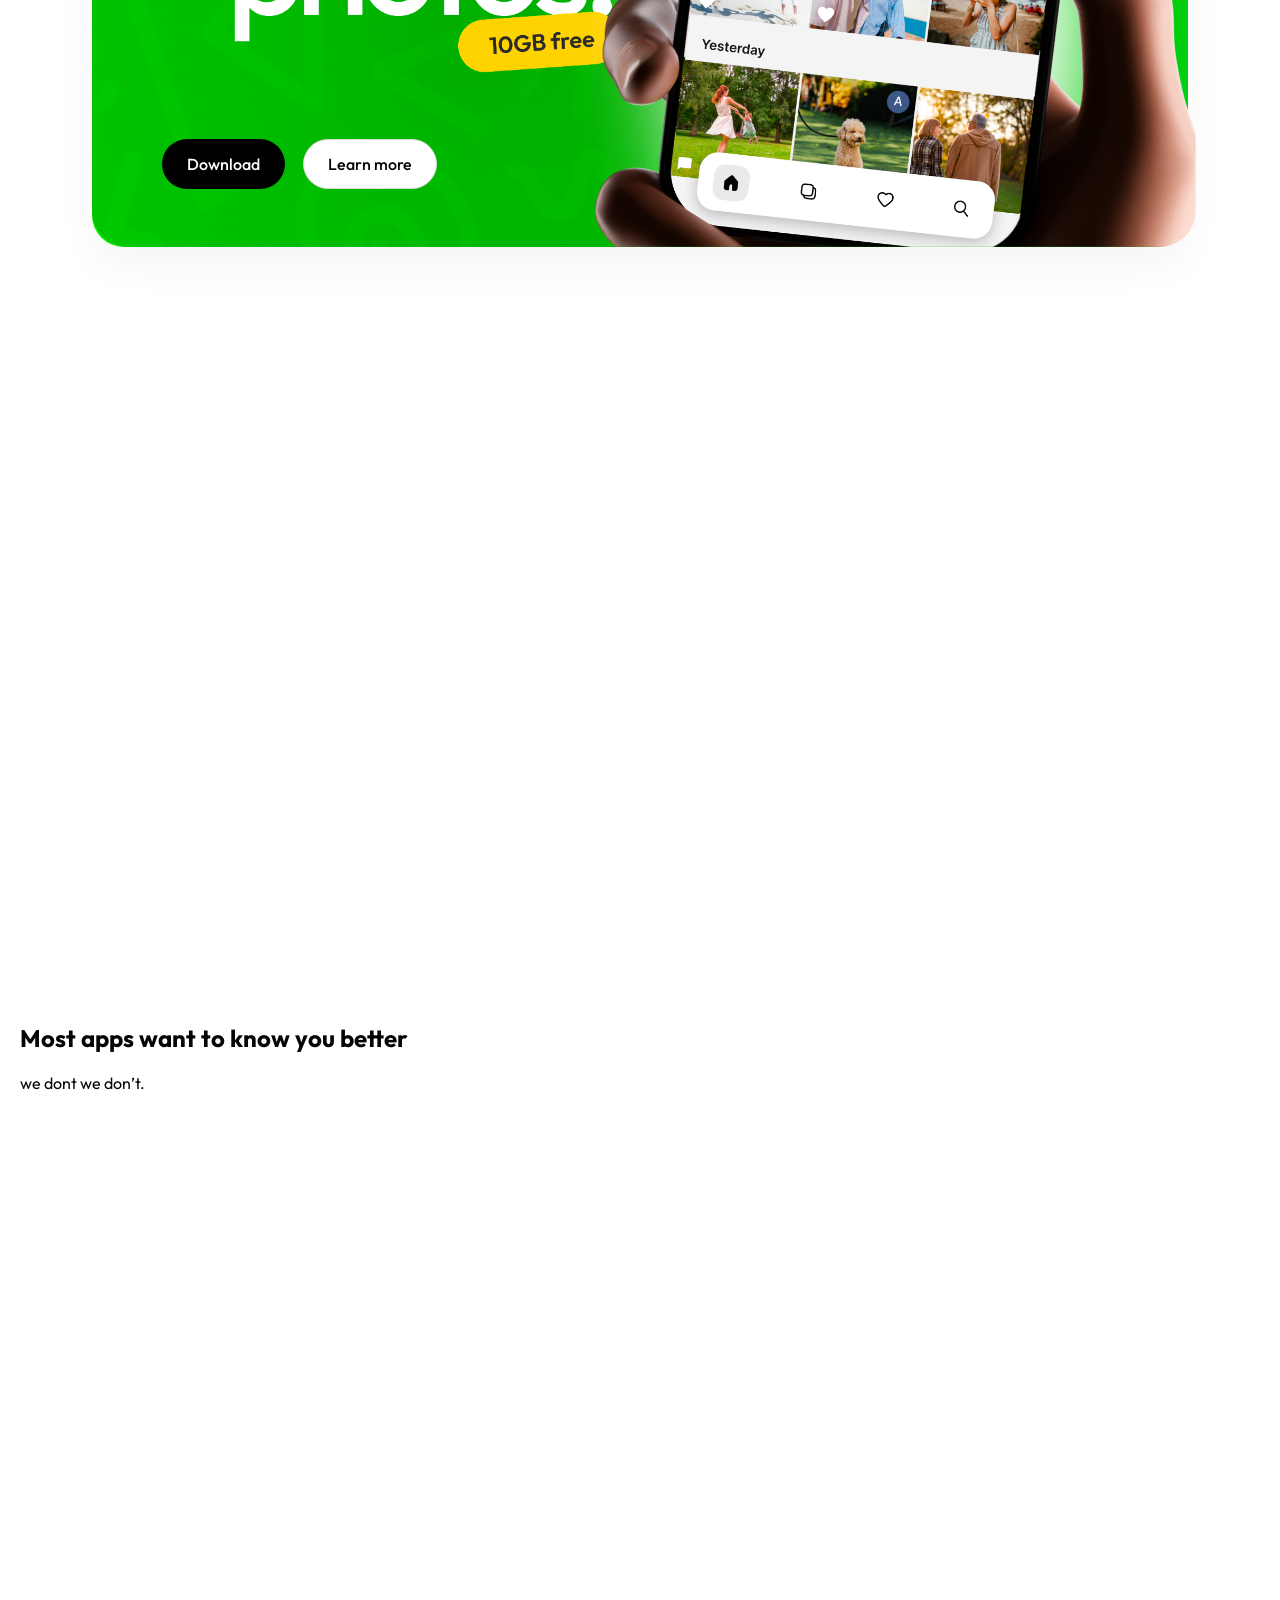
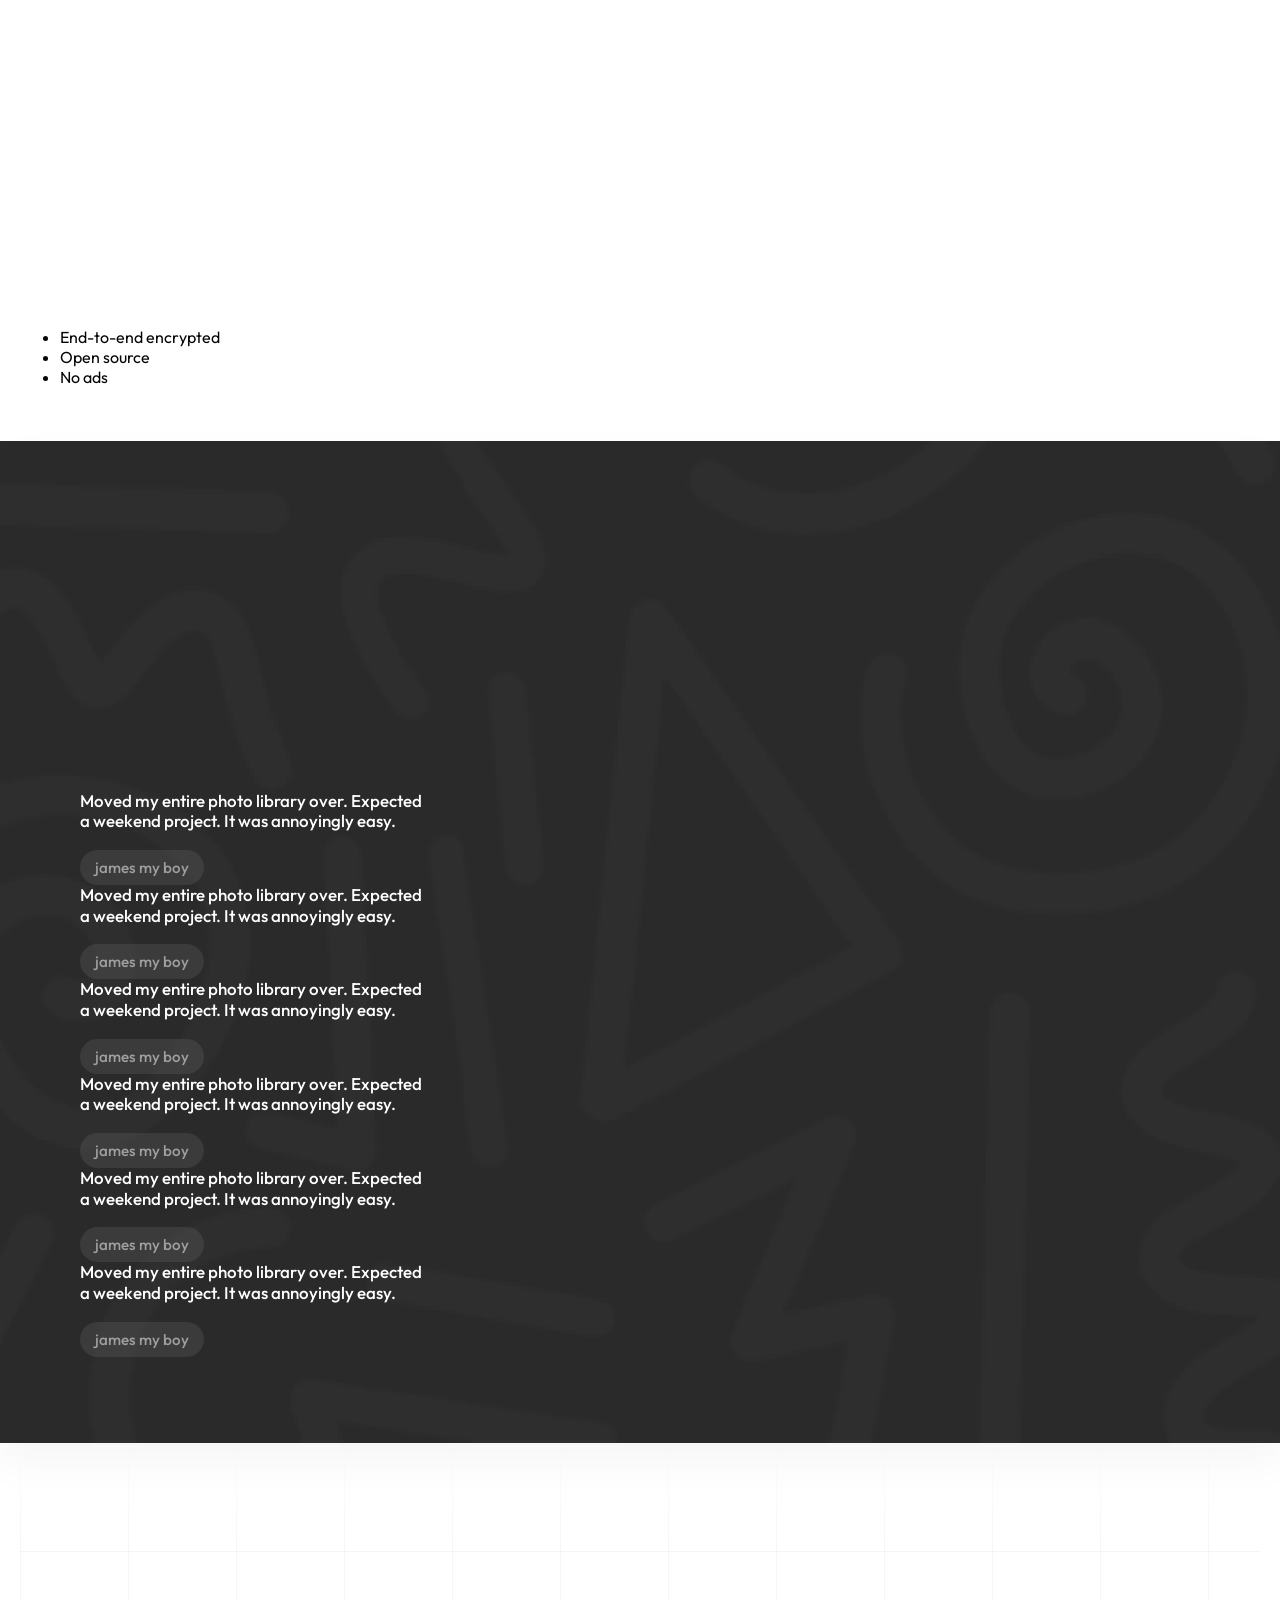
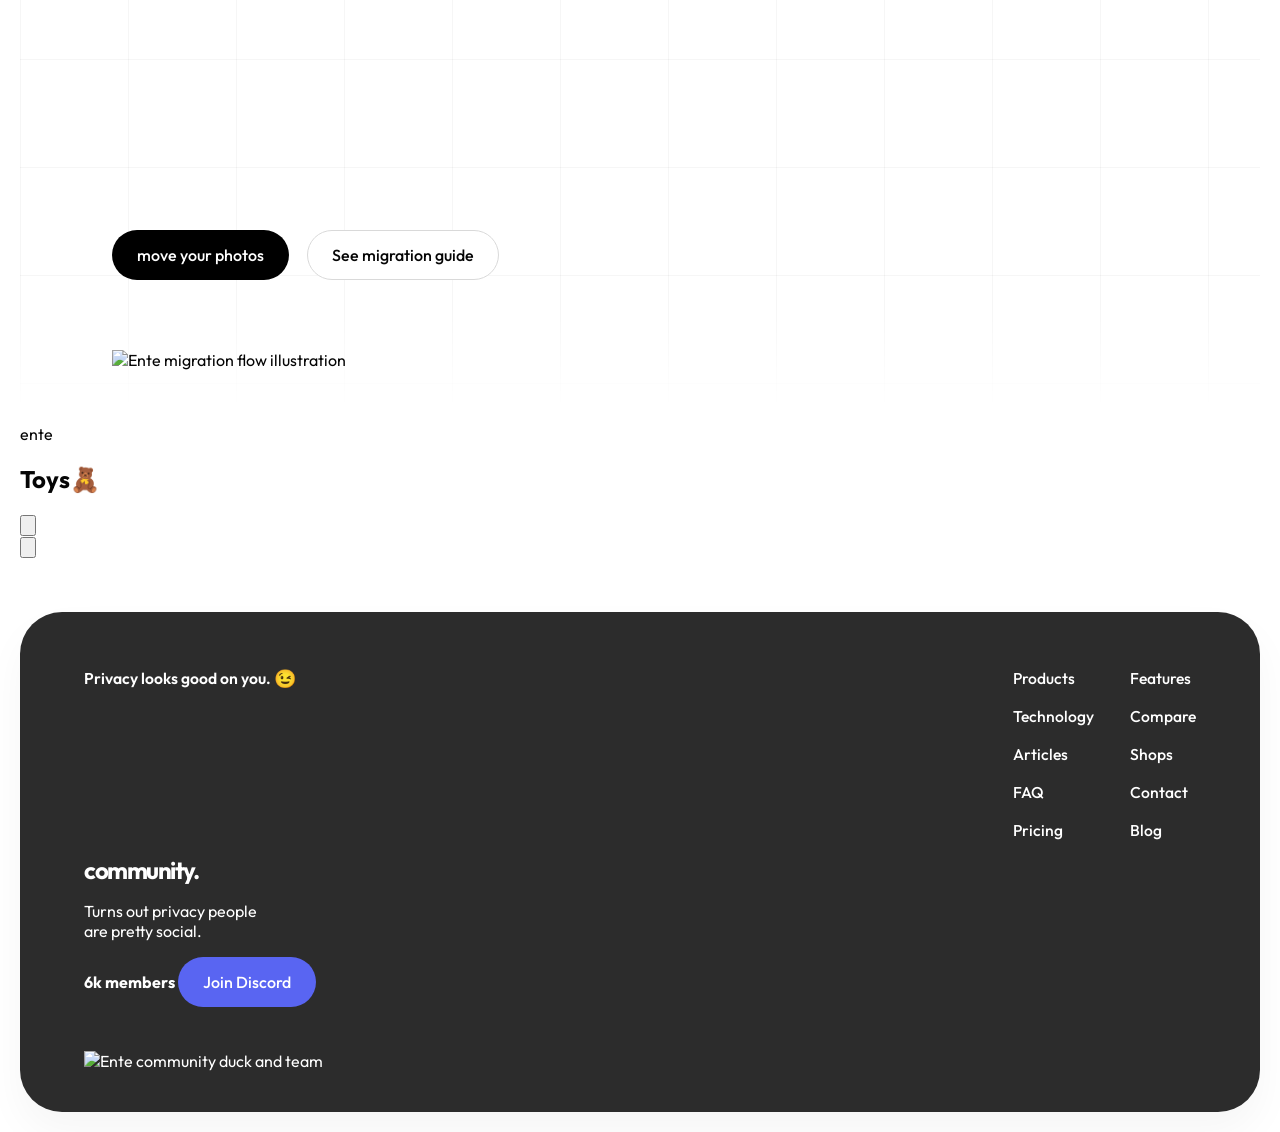
==== commit a020082b: "Homepage live edits: new hero, product cards, duckie scooter, pill drop Hero (first fold) - White ba" ====
--- a/legacy.html
+++ b/legacy.html
@@ -35,6 +35,9 @@
       <main>
         <section class="hero-fold" id="hero" aria-labelledby="hero-title">
           <div class="hero-aura" aria-hidden="true"><i></i><i></i><i></i></div>
+          <div class="hero-tint" aria-hidden="true">
+            <i class="hero-tint-photos"></i><i class="hero-tint-auth"></i><i class="hero-tint-locker"></i>
+          </div>
 
           <div class="hero-inner">
             <h1 class="hero-title" id="hero-title">
@@ -54,15 +57,63 @@
               </span>
             </h1>
 
+            <ul class="hero-cards" aria-label="Ente apps">
+              <li class="hero-claim hero-card-slot">
+                <a class="hero-card hero-card-auth" href="#auth" aria-label="Ente Auth - learn more">
+                  <span class="hero-card-icon"><img src="/assets/hero-icon-auth.png" alt="" width="280" height="259" decoding="async" /></span>
+                  <span class="hero-card-text">
+                    <span class="hero-card-name">Auth</span>
+                    <span class="hero-card-more">Learn more</span>
+                  </span>
+                </a>
+              </li>
+              <li class="hero-claim hero-card-slot">
+                <a class="hero-card hero-card-photos" href="#photos" aria-label="Ente Photos - learn more">
+                  <span class="hero-card-icon"><img src="/assets/hero-icon-photos.png" alt="" width="280" height="259" decoding="async" /></span>
+                  <span class="hero-card-text">
+                    <span class="hero-card-name">Photos</span>
+                    <span class="hero-card-more">Learn more</span>
+                  </span>
+                </a>
+              </li>
+              <li class="hero-claim hero-card-slot">
+                <a class="hero-card hero-card-locker" href="#locker" aria-label="Ente Locker - learn more">
+                  <span class="hero-card-icon"><img src="/assets/hero-icon-locker.png" alt="" width="280" height="259" decoding="async" /></span>
+                  <span class="hero-card-text">
+                    <span class="hero-card-name">Locker</span>
+                    <span class="hero-card-more">Learn more</span>
+                  </span>
+                </a>
+              </li>
+            </ul>
+
+            <!-- Claims removed to match the Nov 18 hero design. To restore, put this back in place of (or under) .hero-cards:
             <p class="hero-sub">
-              <span class="hero-claim">Smart photo management.</span>
-              <span class="hero-claim">Reliable authentication.</span>
-              <span class="hero-claim">Encrypted storage.</span>
-              <span class="hero-claim hero-claim-no">No tracking.</span>
-              <span class="hero-claim hero-claim-no">No ads.</span>
-              <span class="hero-claim hero-claim-no">No snooping.</span>
+              <span class="hero-sub-row">
+                <span class="hero-claim">Smart photo management.</span>
+                <span class="hero-claim">Reliable authentication.</span>
+                <span class="hero-claim">Encrypted storage.</span>
+              </span>
+              <span class="hero-sub-row hero-sub-row-no">
+                <span class="hero-claim hero-claim-no">No tracking.</span>
+                <span class="hero-claim hero-claim-no">No ads.</span>
+                <span class="hero-claim hero-claim-no">No snooping.</span>
+              </span>
             </p>
-          </div>
+            -->
+          </div>
+
+          <div class="hero-duckies" data-hero-duckies>
+            <img
+              src="/assets/hero-duckies.png"
+              alt="Ducky and friends riding a scooter, holding signs: No training, No snooping, No ads."
+              width="1229"
+              height="350"
+              decoding="async"
+            />
+          </div>
+
+          <a class="hero-chevron" href="#products" aria-label="Scroll to products"><img src="/assets/hero-chevron.svg" alt="" width="30" height="19" /></a>
         </section>
 
 
@@ -83,7 +134,7 @@
         </section>
 
         <section class="products" id="products">
-          <article class="card card-photos">
+          <article class="card card-photos" id="photos">
             <span class="product-card-bg" aria-hidden="true">
               <span class="product-card-bg-art"></span>
             </span>
@@ -120,7 +171,7 @@
           </article>
 
           <div class="product-row">
-            <article class="card card-locker">
+            <article class="card card-locker" id="locker">
               <span class="product-card-bg" aria-hidden="true">
                 <span class="product-card-bg-art"></span>
               </span>
@@ -154,7 +205,7 @@
               </div>
             </article>
 
-            <article class="card card-auth">
+            <article class="card card-auth" id="auth">
               <span class="product-card-bg" aria-hidden="true">
                 <span class="product-card-bg-art"></span>
               </span>
@@ -237,13 +288,17 @@
               </div>
             </div>
 
-            <canvas
-              class="quack-art quack-art-bottom"
-              data-quack-bottom
-              width="1290"
-              height="1017"
-              aria-hidden="true"
-            ></canvas>
+            <ul class="quack-pills" data-quack-pills aria-label="What Ente does instead">
+              <li class="quack-pill-slot quack-pill-slot-e2e">
+                <span class="quack-pill quack-pill-green" data-pill="e2e">End-to-end encrypted</span>
+              </li>
+              <li class="quack-pill-slot quack-pill-slot-open">
+                <span class="quack-pill quack-pill-orange" data-pill="open">Open source</span>
+              </li>
+              <li class="quack-pill-slot quack-pill-slot-ads">
+                <span class="quack-pill quack-pill-blue" data-pill="ads">No ads</span>
+              </li>
+            </ul>
           </div>
         </section>
 
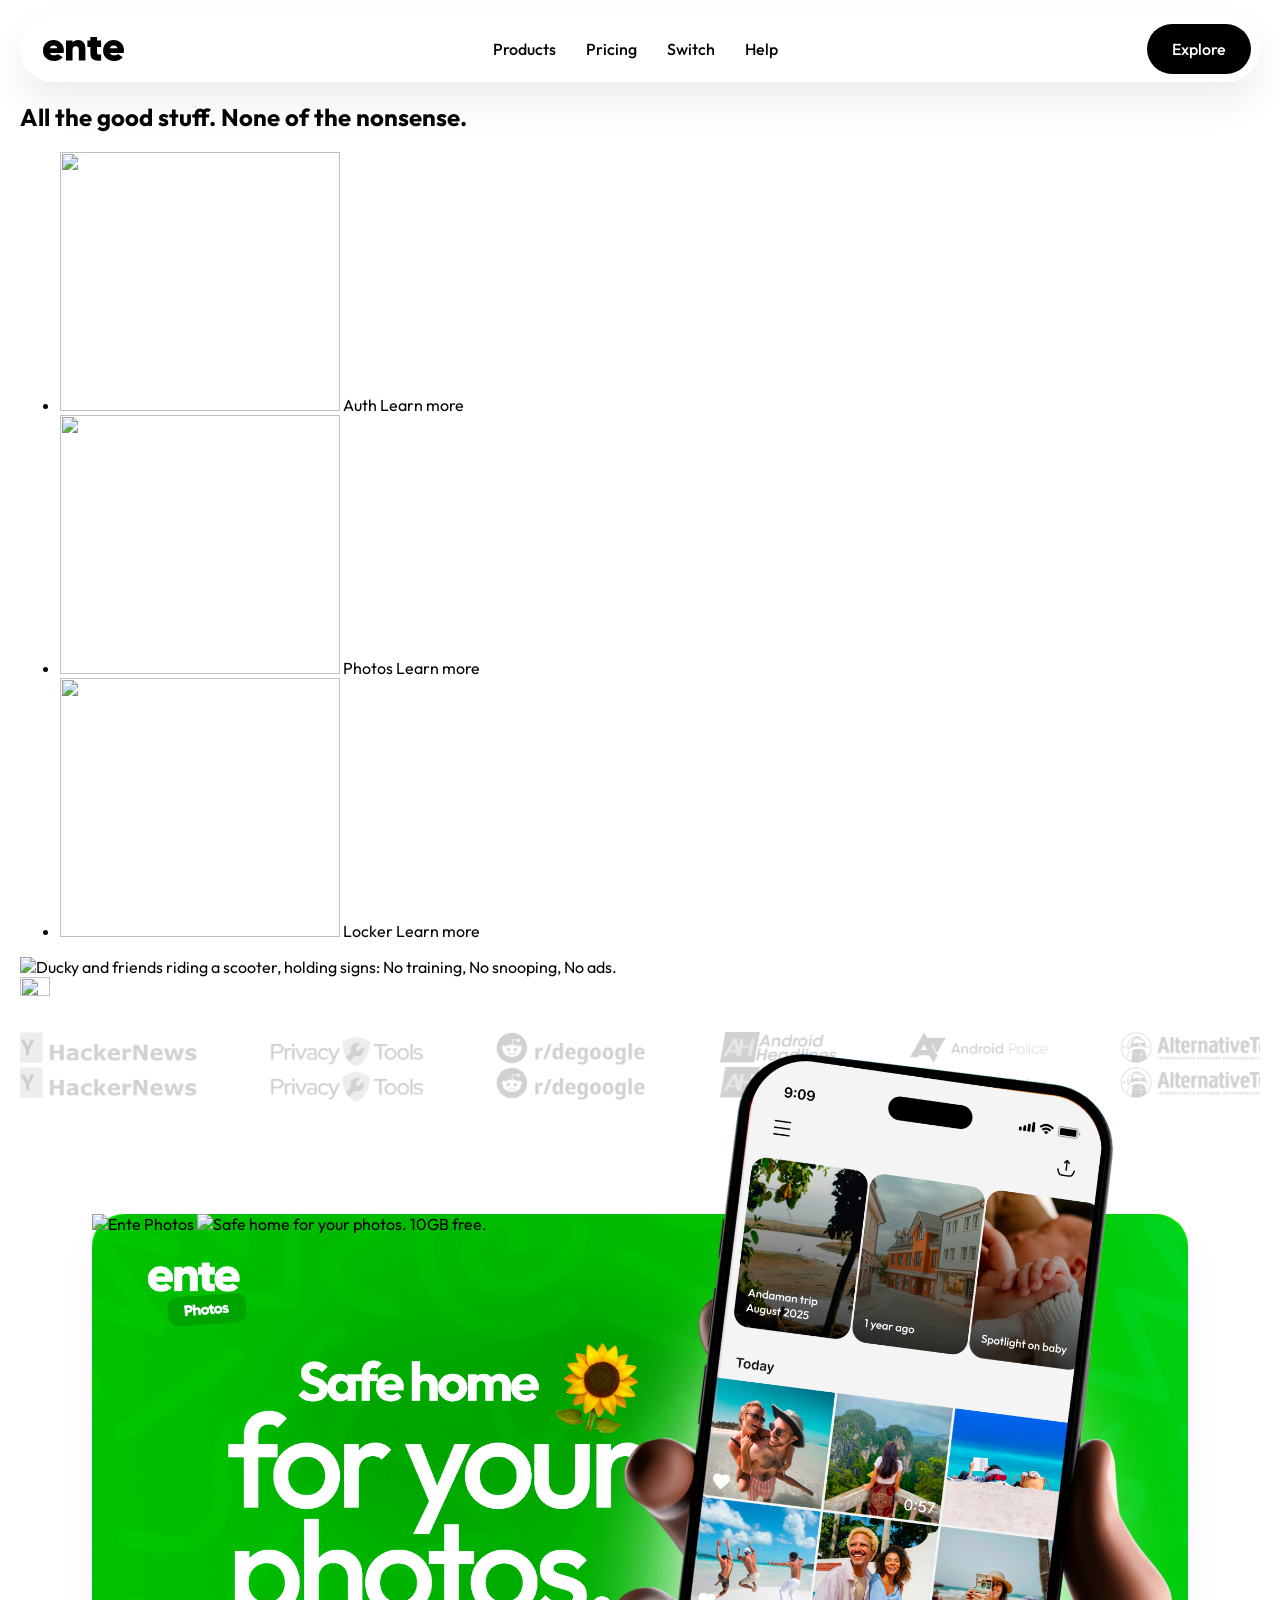
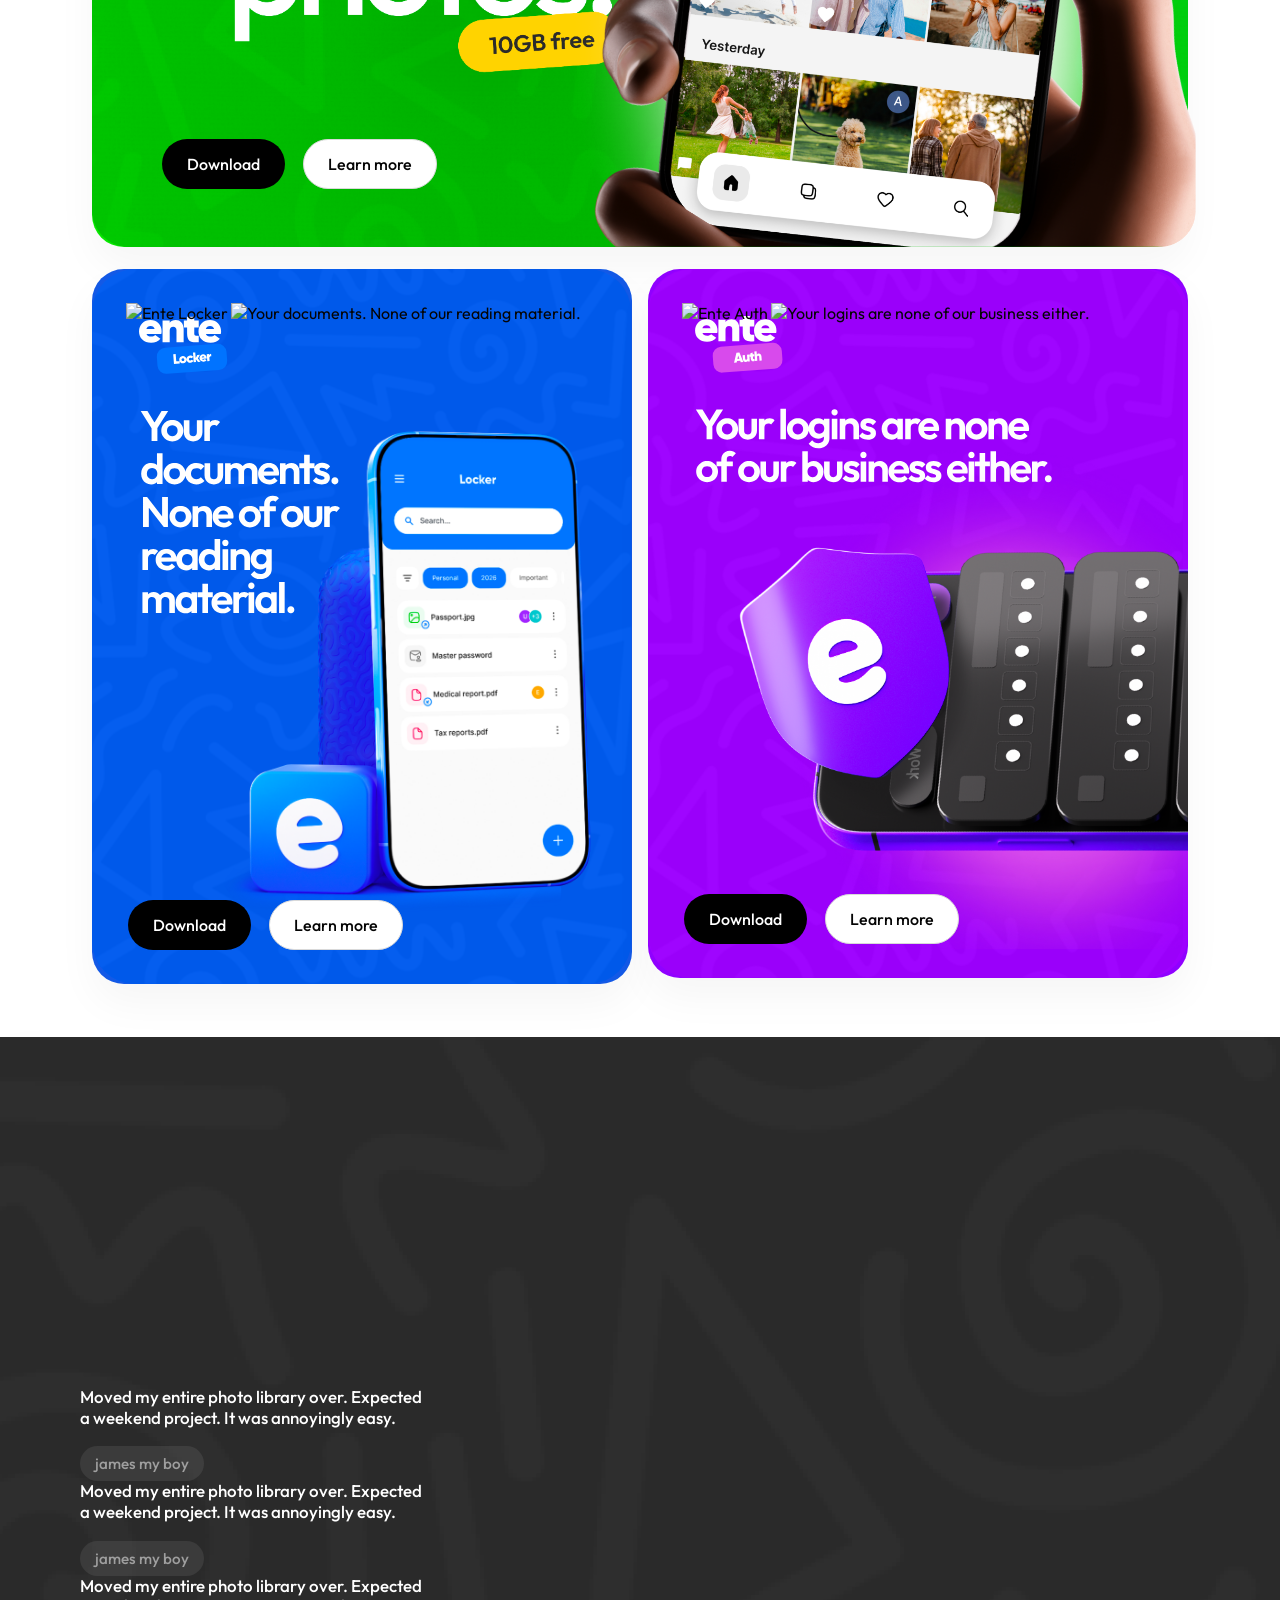
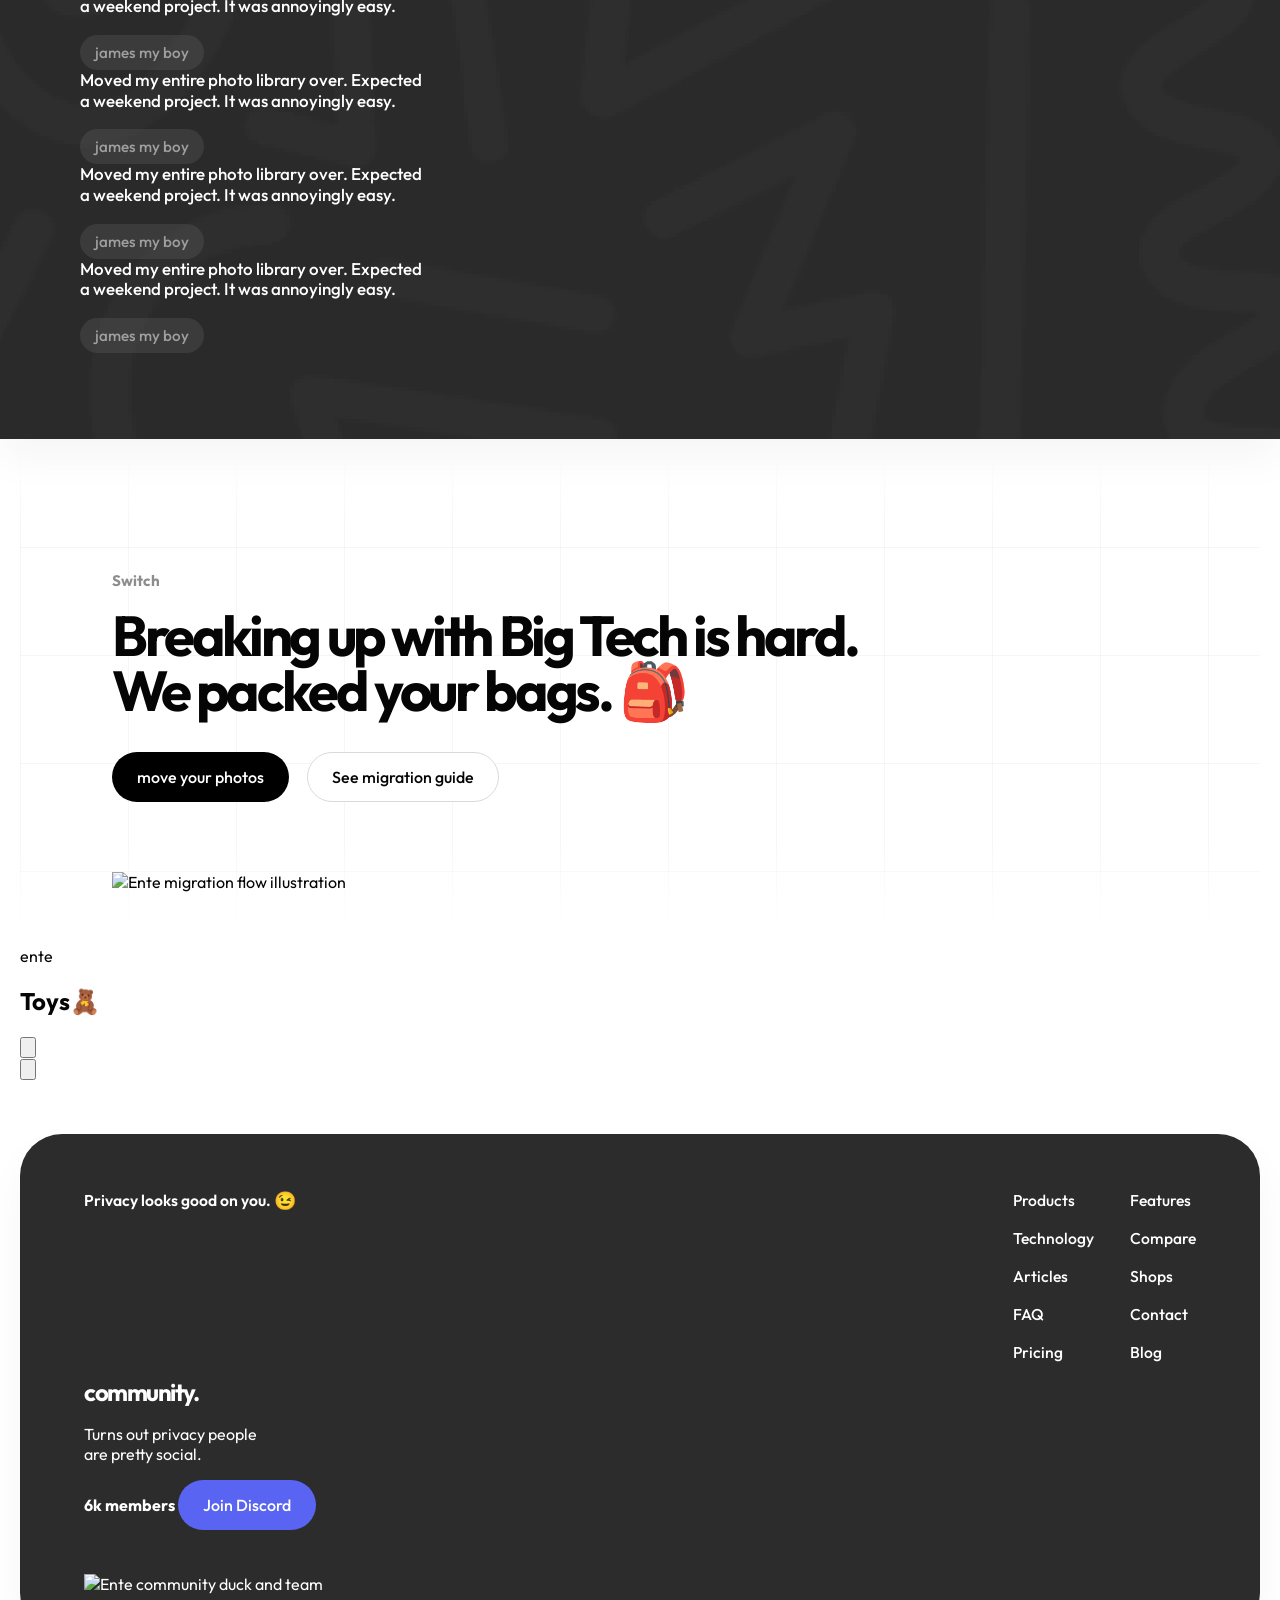
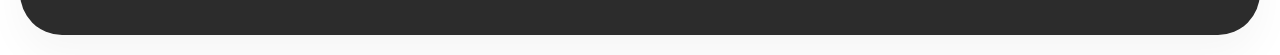
==== commit 9189421e: "Remove the "Most apps want to know you better" fold and the switch subtext - Drop the duck fold (hea" ====
--- a/legacy.html
+++ b/legacy.html
@@ -241,67 +241,6 @@
           </div>
         </section>
 
-        <section class="quack-fold" id="why" aria-labelledby="quack-fold-title">
-          <svg class="quack-defs" width="0" height="0" aria-hidden="true" focusable="false">
-            <defs>
-              <filter id="tagGoo" x="-25%" y="-30%" width="155%" height="210%" color-interpolation-filters="sRGB">
-                <feGaussianBlur in="SourceGraphic" stdDeviation="1.15" result="b" />
-                <feColorMatrix in="b" type="matrix" values="1 0 0 0 0  0 1 0 0 0  0 0 1 0 0  0 0 0 34 -13" result="shape" />
-                <feTurbulence type="fractalNoise" baseFrequency="0.62" numOctaves="4" seed="7" result="noise" />
-                <feDisplacementMap in="shape" in2="noise" scale="1.7" xChannelSelector="R" yChannelSelector="G" result="rough" />
-                <feMorphology in="shape" operator="dilate" radius="5" result="halo" />
-                <feComponentTransfer in="noise" result="dots">
-                  <feFuncA type="discrete" tableValues="0 0 0 0 0 0 0 0 0 0 0 0 0 1" />
-                </feComponentTransfer>
-                <feComposite in="dots" in2="halo" operator="in" result="mist" />
-                <feFlood flood-color="#F92B1C" flood-opacity="0.62" result="ink" />
-                <feComposite in="ink" in2="mist" operator="in" result="spray" />
-                <feMerge>
-                  <feMergeNode in="spray" />
-                  <feMergeNode in="rough" />
-                </feMerge>
-              </filter>
-            </defs>
-          </svg>
-
-          <div class="quack-stage" data-quack-stage>
-            <div class="quack-mask">
-              <div class="quack-group">
-                <h1 class="quack-headline" id="quack-fold-title">
-                  <span>Most apps</span>
-                  <span>want to know</span>
-                  <span>you better</span>
-                </h1>
-
-                <p class="quack-tag">
-                  <span class="quack-tag-ink" aria-hidden="true">we dont<i class="quack-drip quack-drip-a"></i><i class="quack-drip quack-drip-b"></i></span>
-                  <span class="quack-tag-label">we don&rsquo;t.</span>
-                </p>
-
-                <canvas
-                  class="quack-art quack-art-ducky"
-                  data-quack-ducky
-                  width="1040"
-                  height="798"
-                  aria-hidden="true"
-                ></canvas>
-              </div>
-            </div>
-
-            <ul class="quack-pills" data-quack-pills aria-label="What Ente does instead">
-              <li class="quack-pill-slot quack-pill-slot-e2e">
-                <span class="quack-pill quack-pill-green" data-pill="e2e">End-to-end encrypted</span>
-              </li>
-              <li class="quack-pill-slot quack-pill-slot-open">
-                <span class="quack-pill quack-pill-orange" data-pill="open">Open source</span>
-              </li>
-              <li class="quack-pill-slot quack-pill-slot-ads">
-                <span class="quack-pill quack-pill-blue" data-pill="ads">No ads</span>
-              </li>
-            </ul>
-          </div>
-        </section>
-
         <section class="testimonials">
           <div class="noise"></div>
           <h2>
@@ -366,11 +305,6 @@
             <span>Breaking up with Big Tech is hard.</span>
             <span>We packed your bags. 🎒</span>
           </h2>
-          <p class="lede">
-            Background upload, duplicate handling, metadata preservation and
-            the satisfying feeling of moving thousands of photos somewhere less
-            nosy.
-          </p>
           <div class="card-actions">
             <a class="button button-dark" href="#footer">move your photos</a>
             <a class="button button-light" href="#products">See migration guide</a>
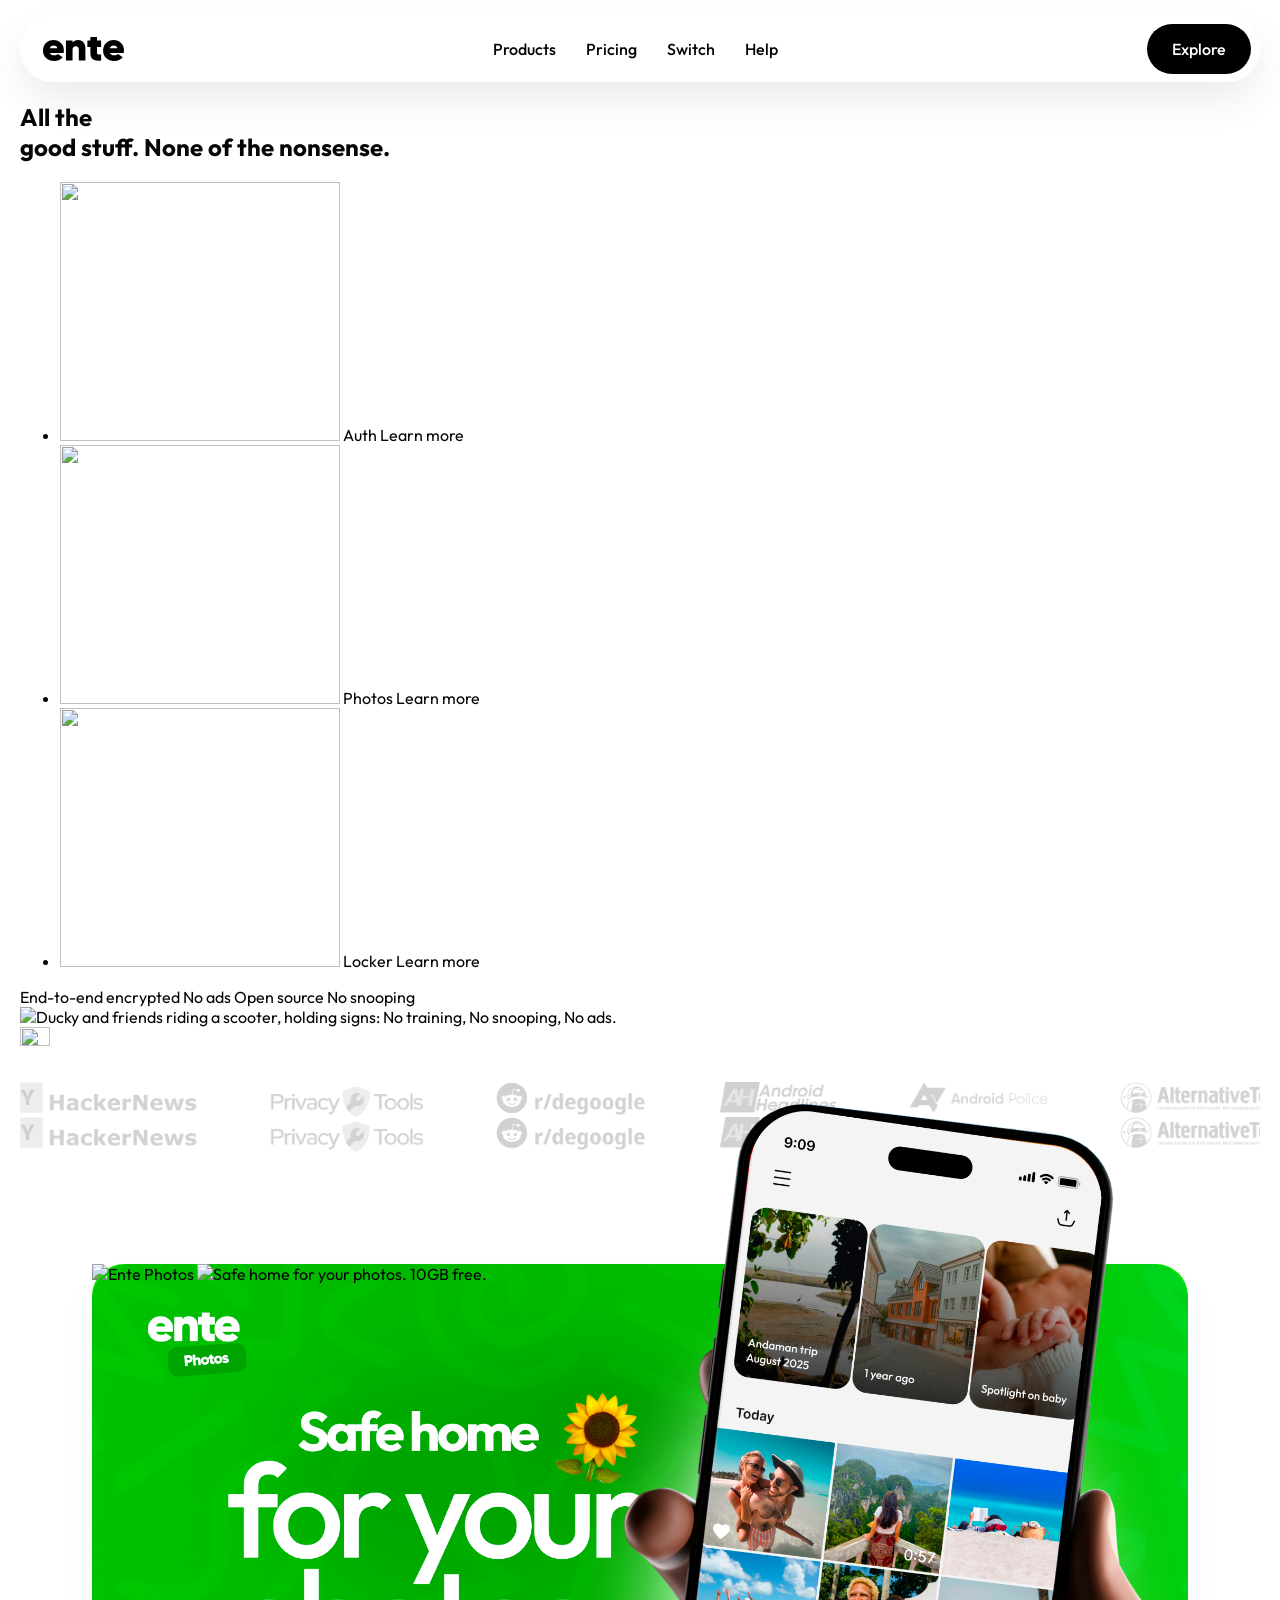
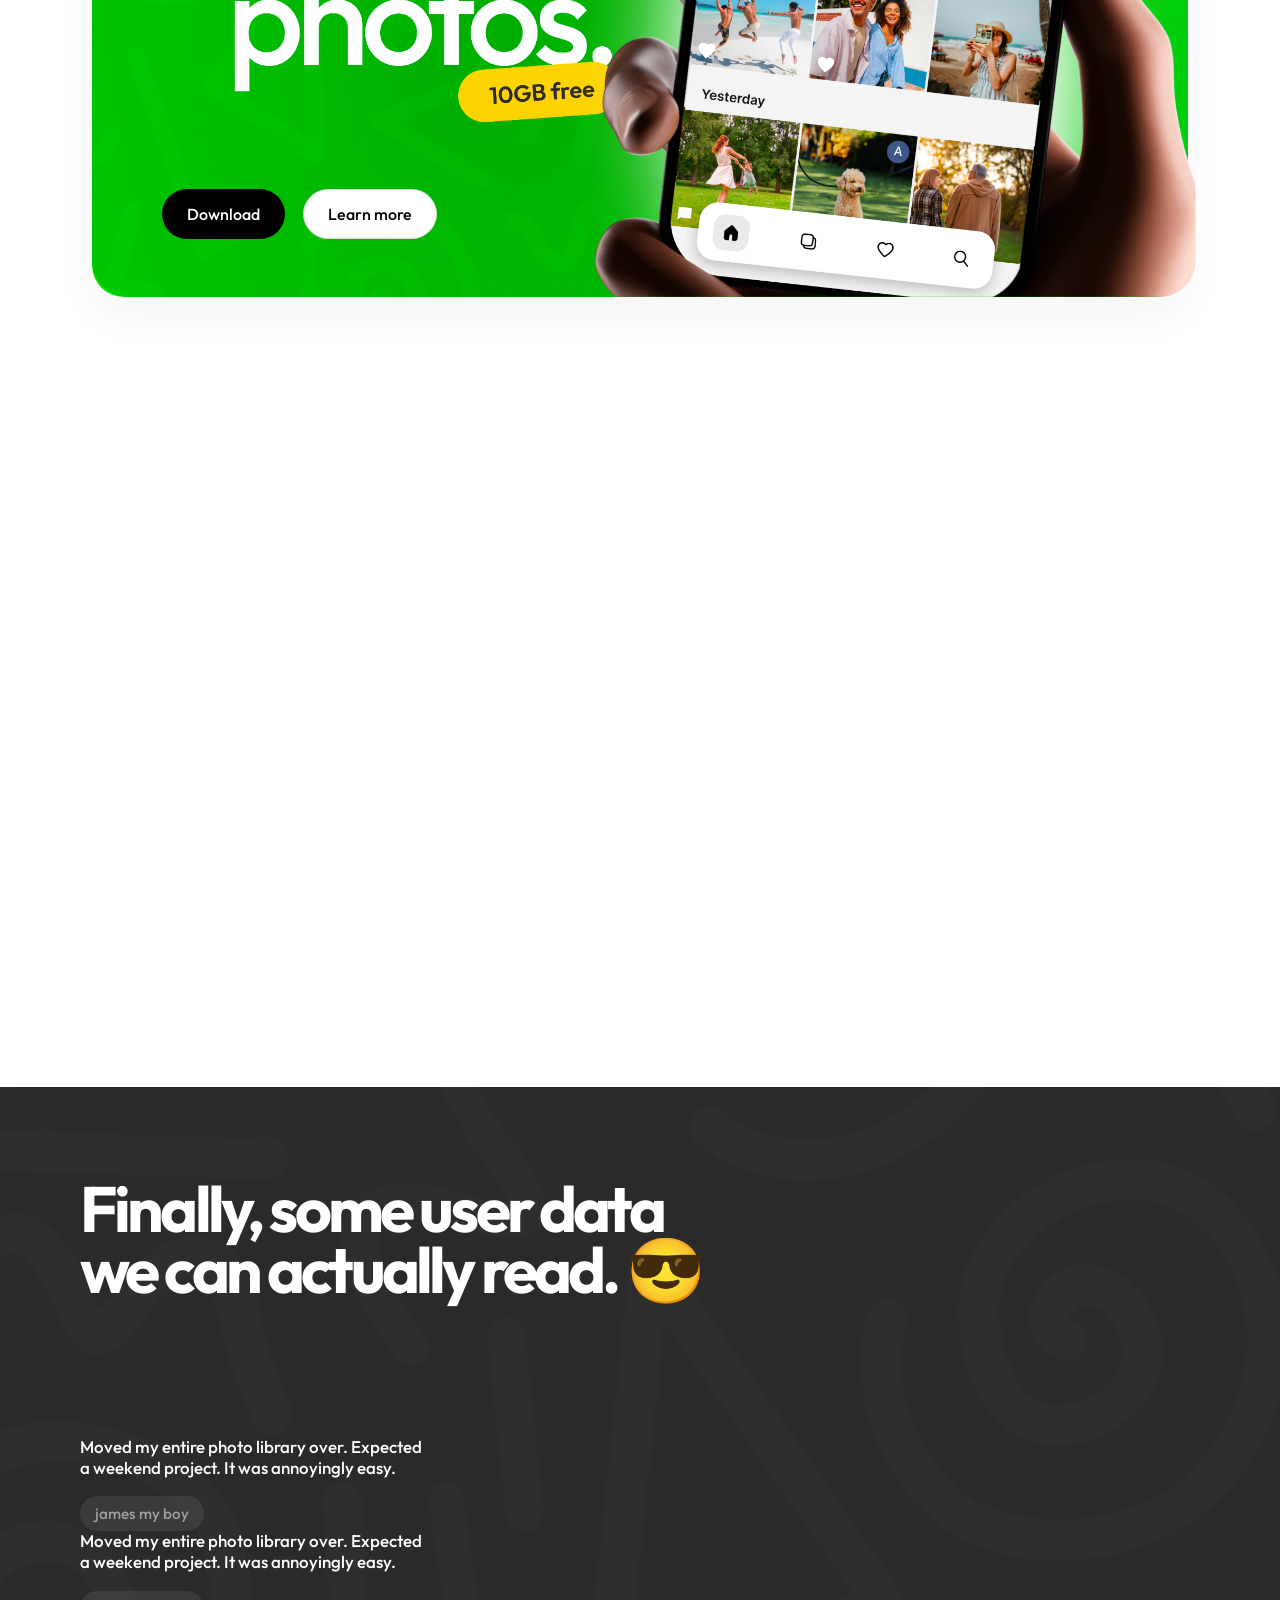
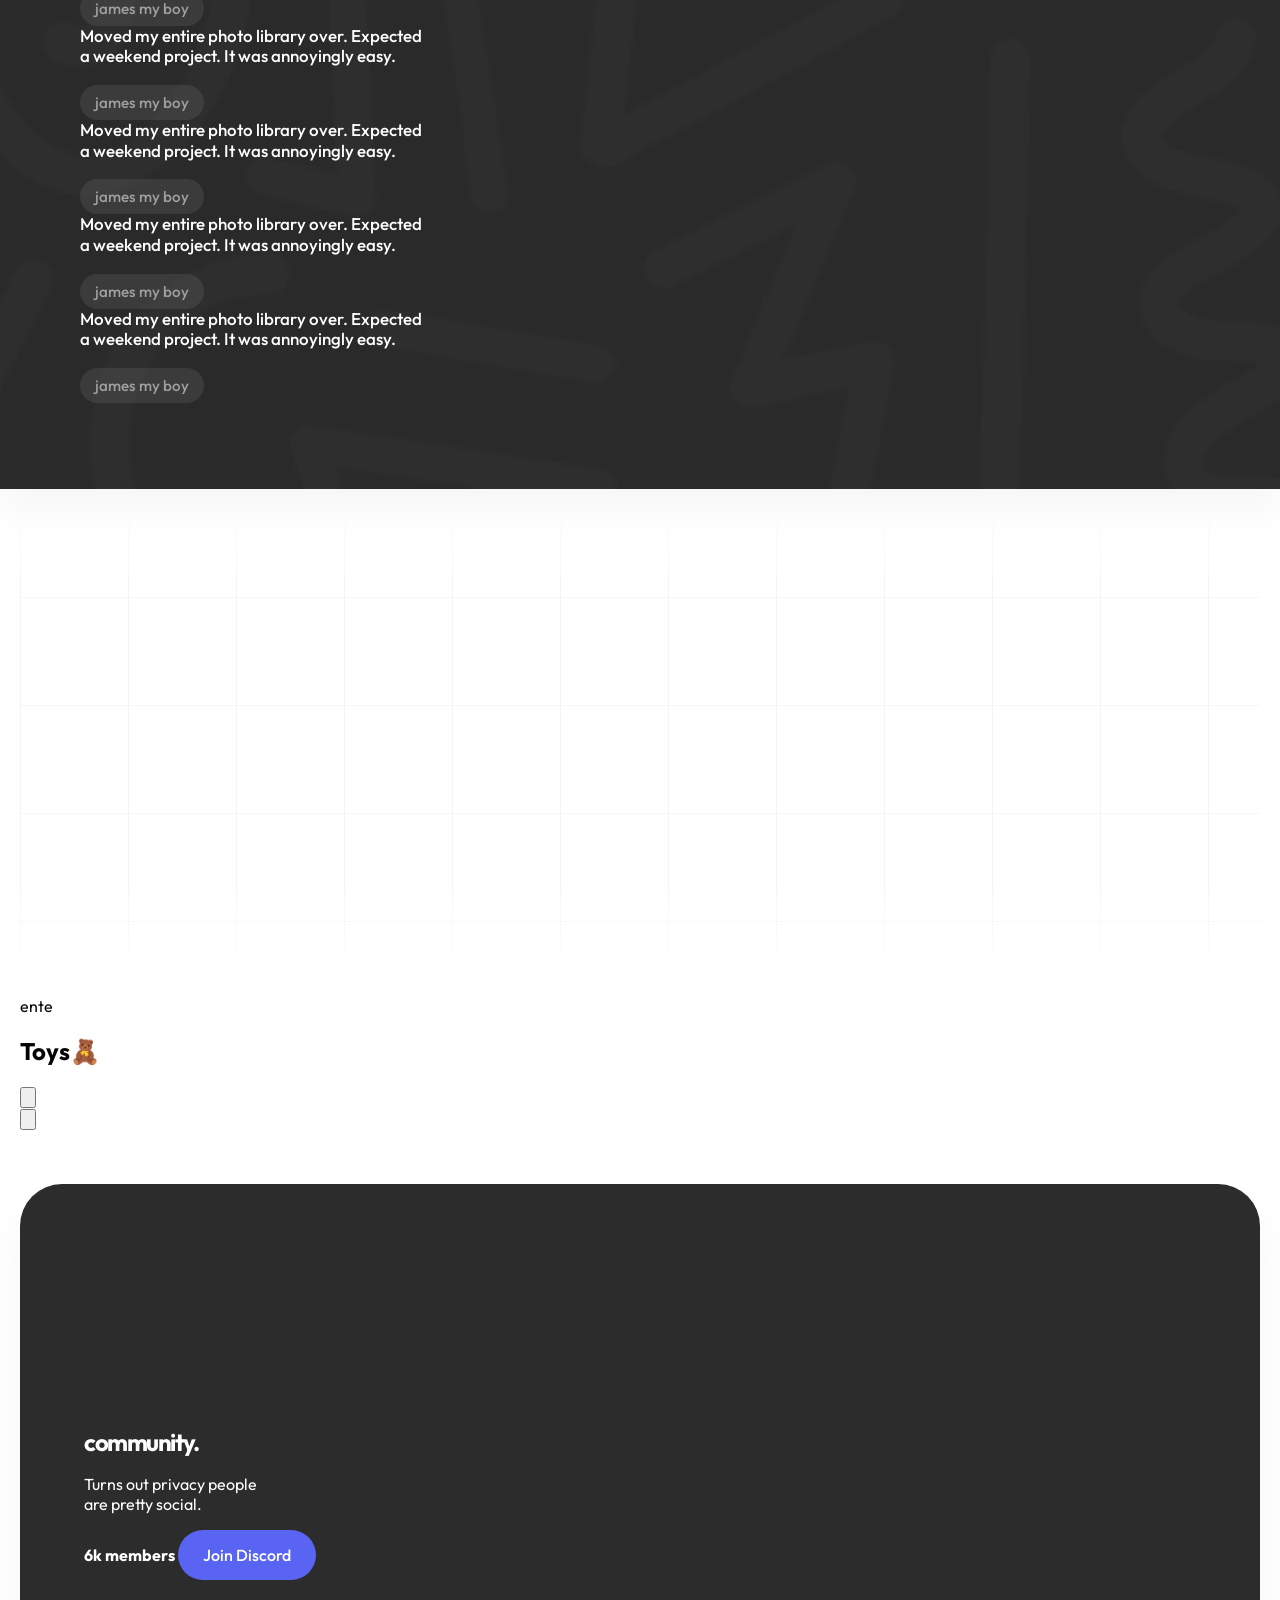
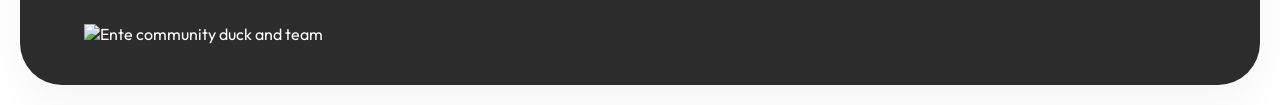
==== commit 74fcafd5: "Mobile first fold with claim pills; ducks sit halfway higher - Phones (up to 820px) get their own fi" ====
--- a/legacy.html
+++ b/legacy.html
@@ -43,7 +43,7 @@
             <h1 class="hero-title" id="hero-title">
               <span class="hero-line">
                 <span class="hero-word">All</span>
-                <span class="hero-word">the</span>
+                <span class="hero-word">the</span><br class="hero-br-mobile" />
                 <span class="hero-word">good</span>
                 <span class="hero-word">stuff.</span>
               </span>
@@ -103,6 +103,14 @@
             -->
           </div>
 
+          <!-- Phones only: the first-fold creative from the mobile Figma frame (replaces the duck scooter there) -->
+          <div class="hero-pills" aria-hidden="true">
+            <span class="hero-pill hero-pill-green">End-to-end encrypted</span>
+            <span class="hero-pill hero-pill-blue">No ads</span>
+            <span class="hero-pill hero-pill-orange">Open source</span>
+            <span class="hero-pill hero-pill-magenta">No snooping</span>
+          </div>
+
           <div class="hero-duckies" data-hero-duckies>
             <img
               src="/assets/hero-duckies.png"
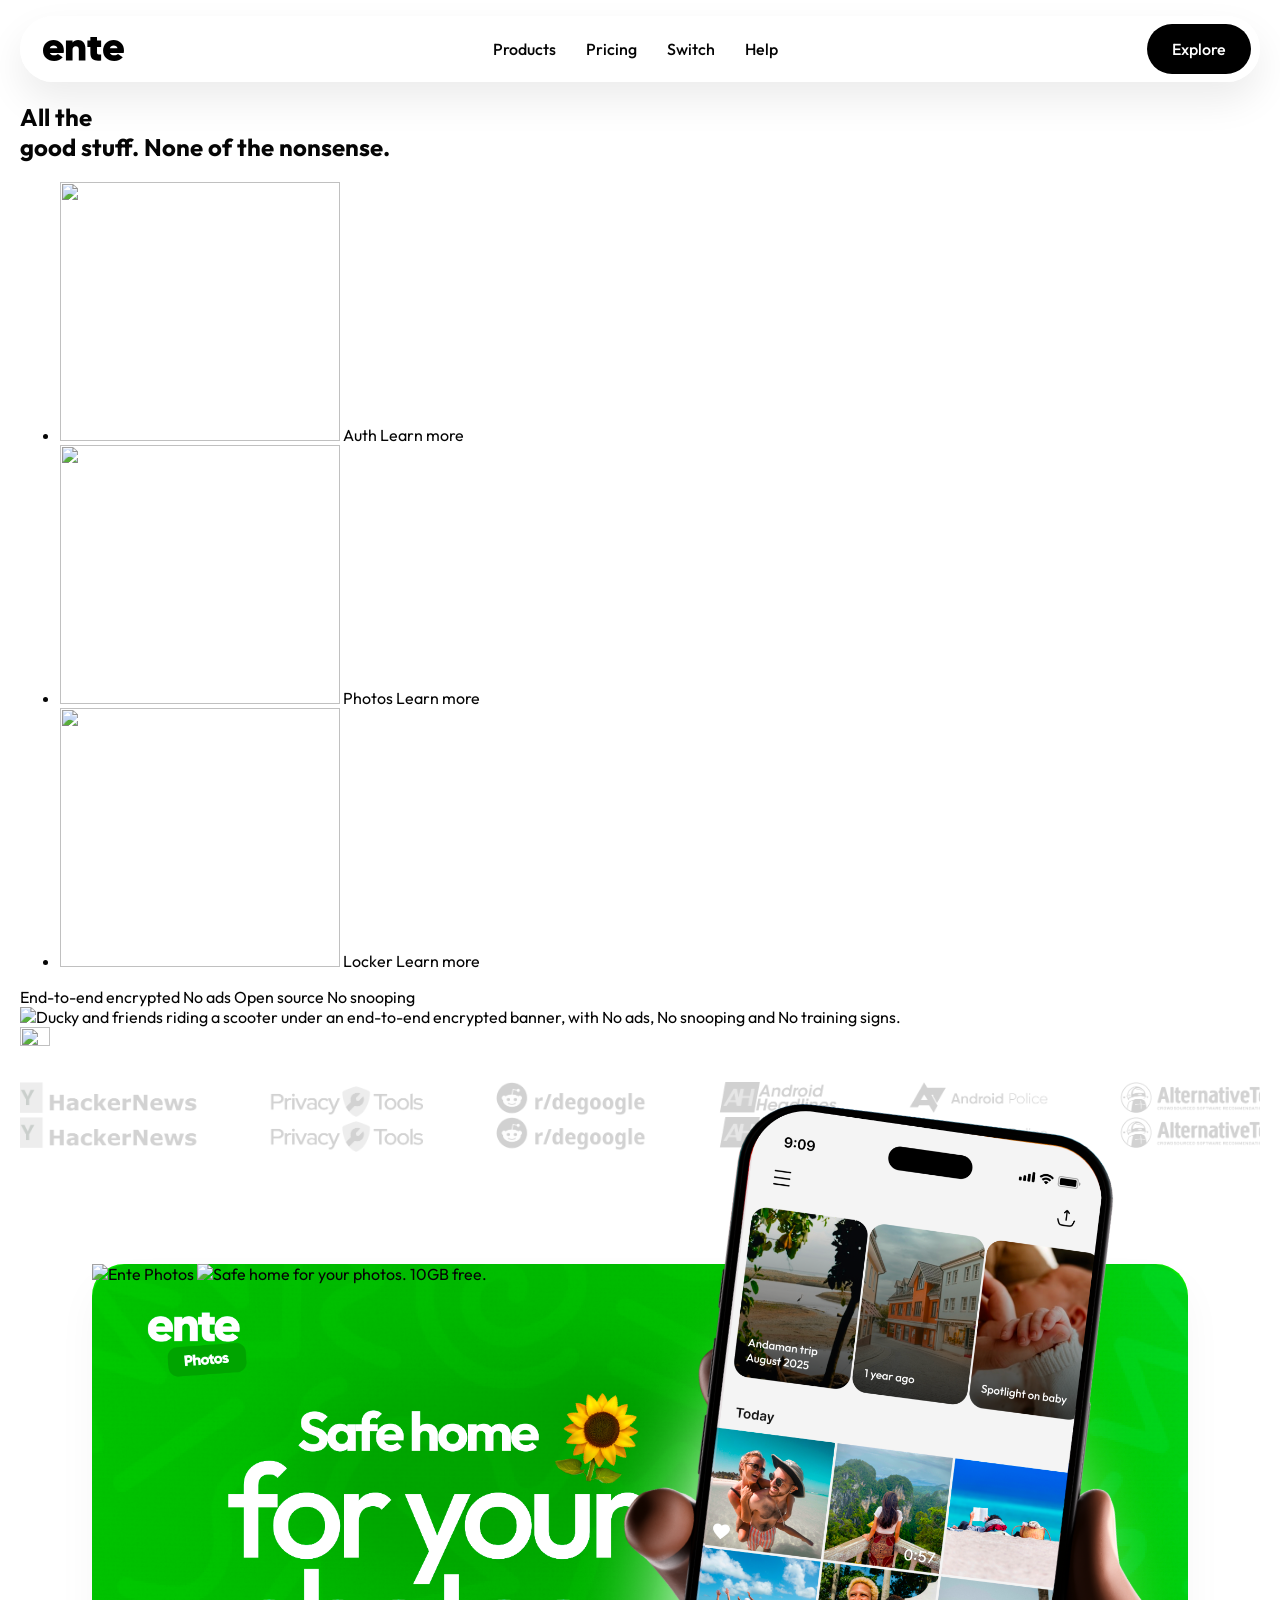
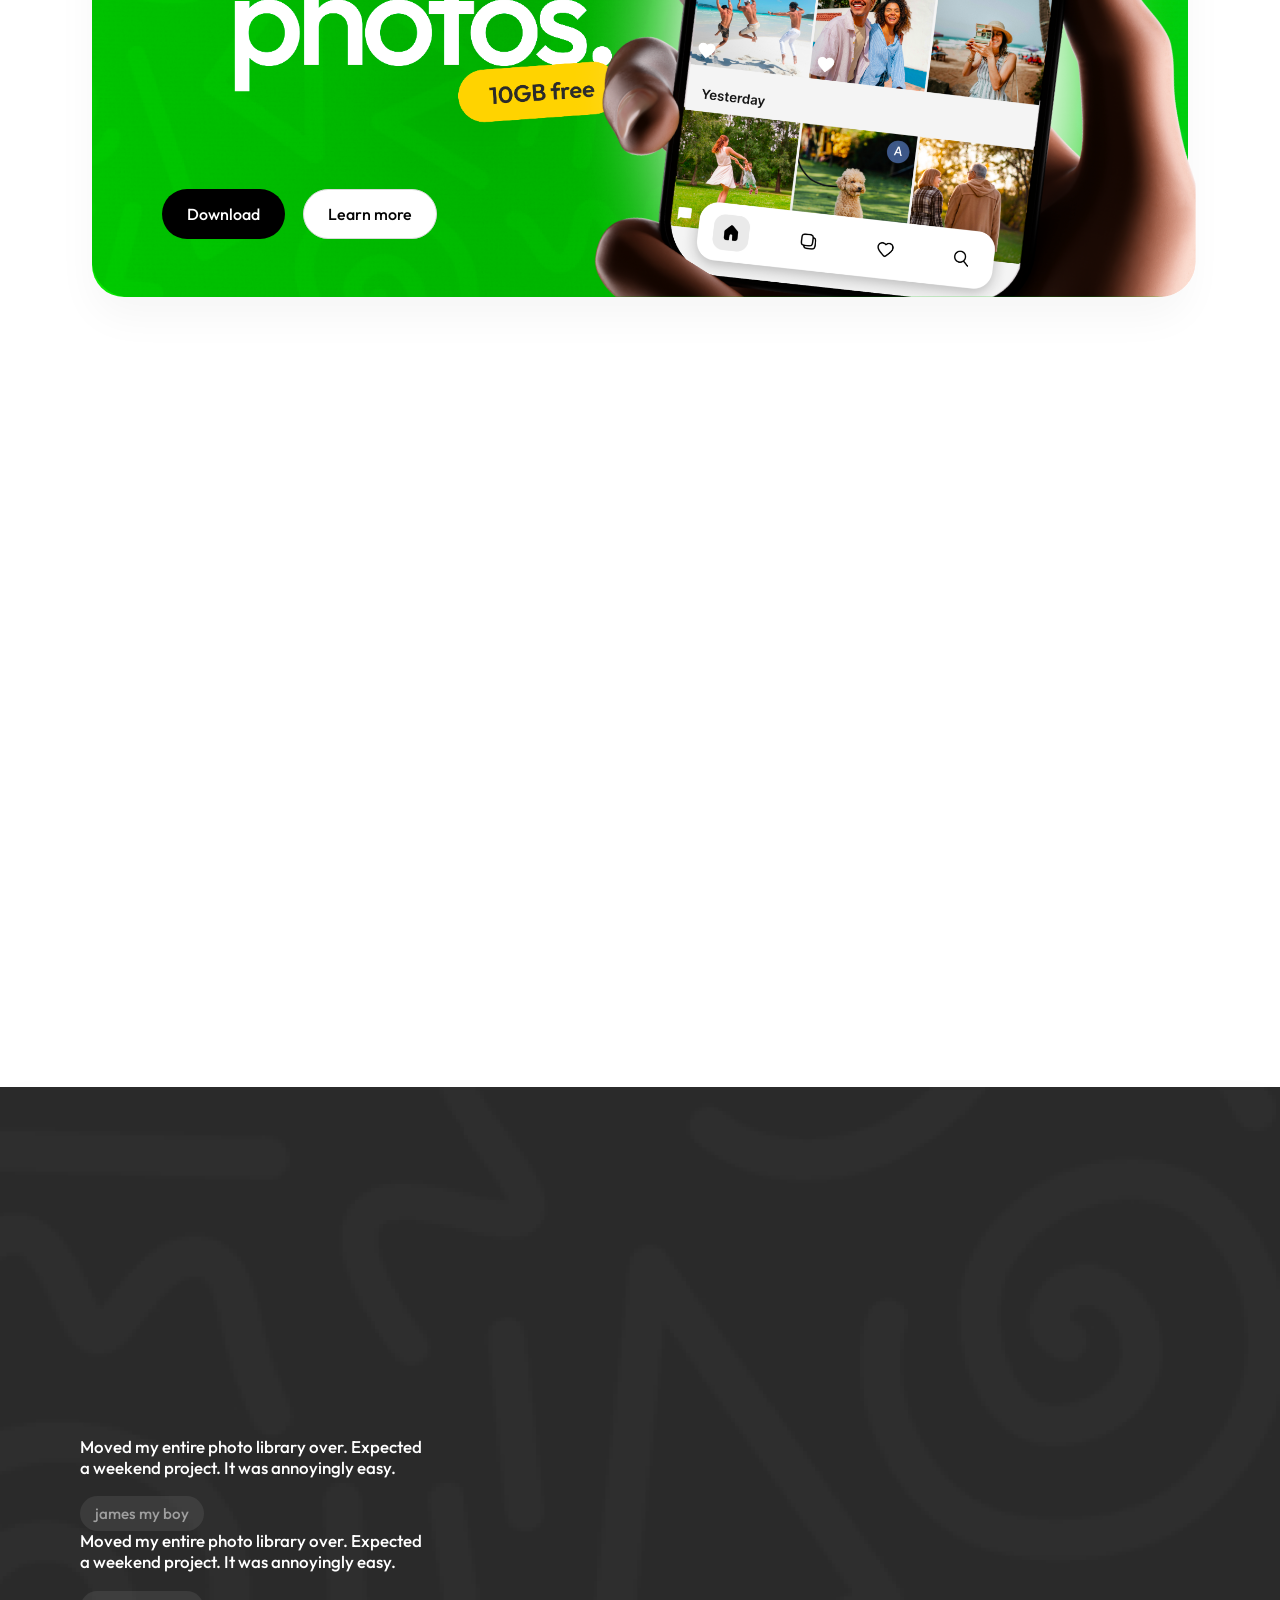
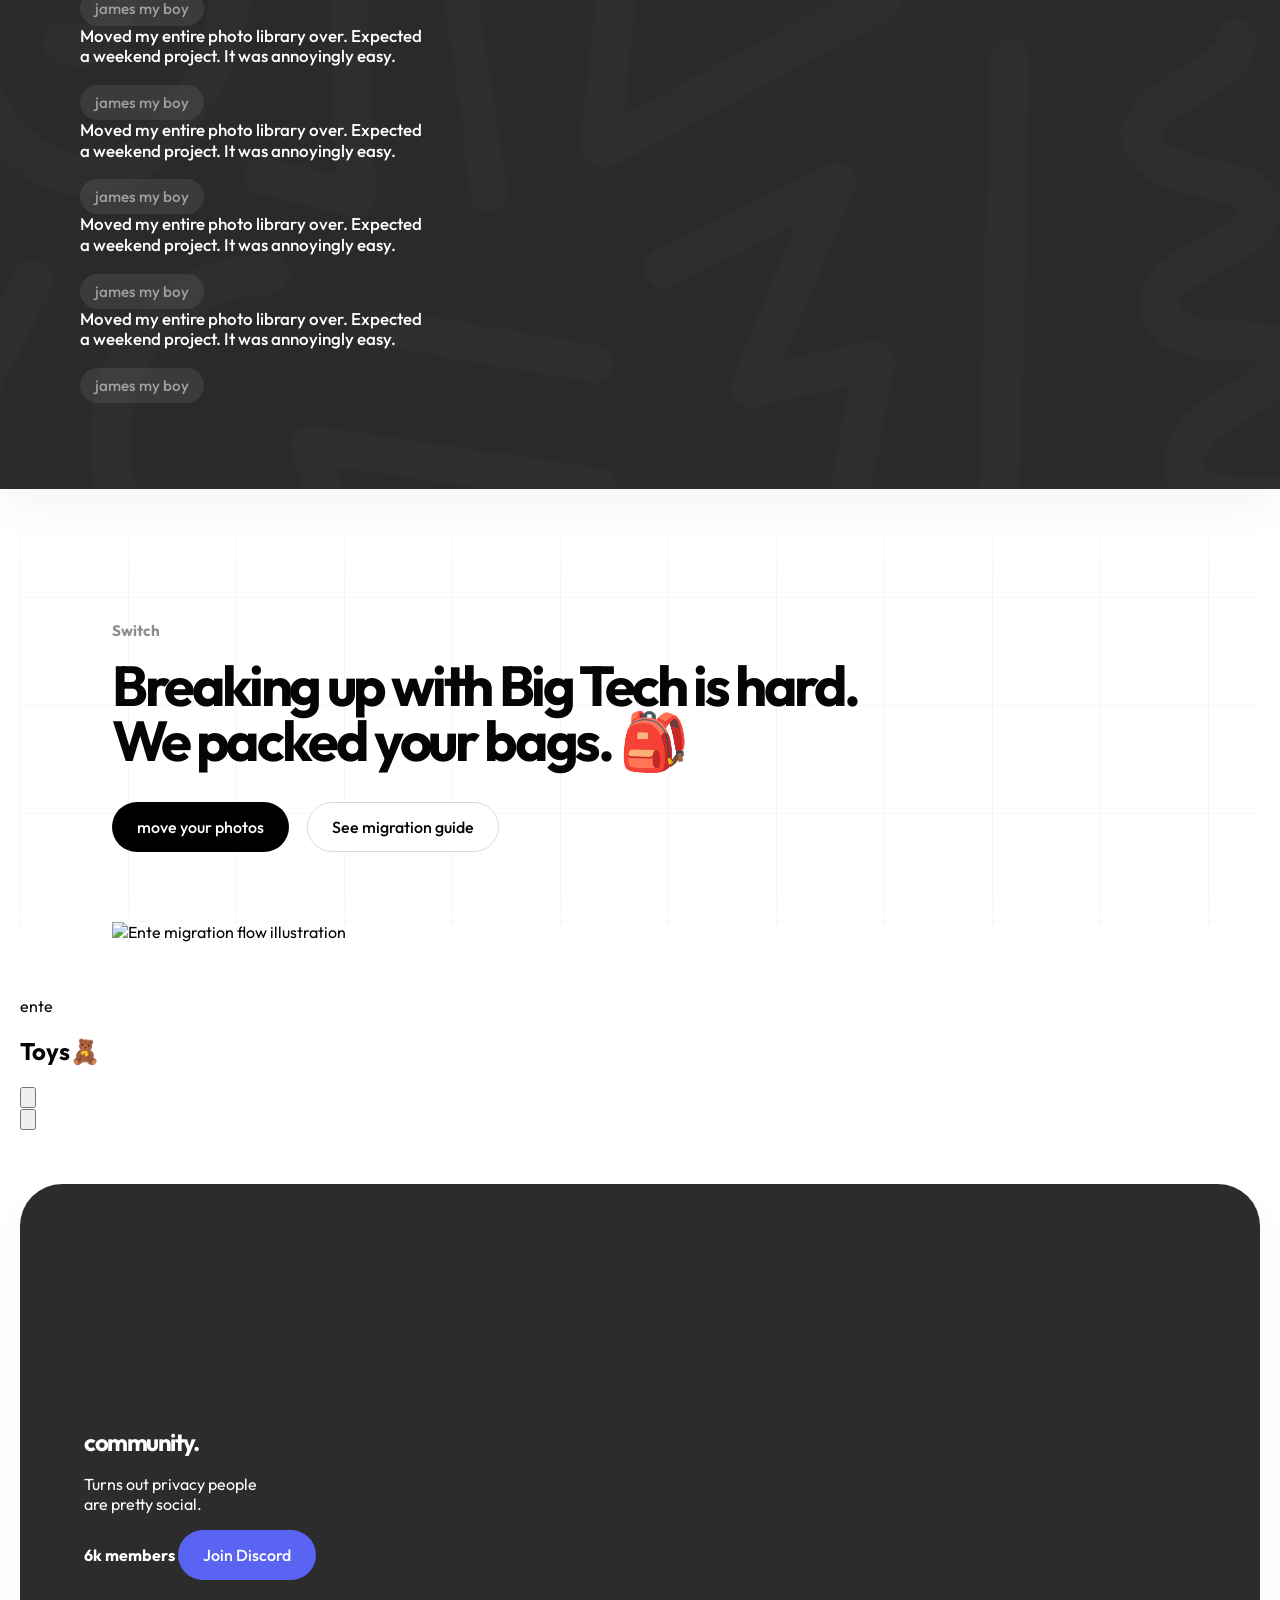
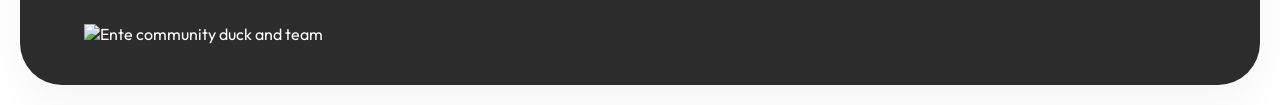
==== commit e074f96a: "New desktop first-fold duck creative with the end-to-end encrypted flag - Swap the desktop duck scoo" ====
--- a/legacy.html
+++ b/legacy.html
@@ -113,10 +113,10 @@
 
           <div class="hero-duckies" data-hero-duckies>
             <img
-              src="/assets/hero-duckies.png"
-              alt="Ducky and friends riding a scooter, holding signs: No training, No snooping, No ads."
-              width="1229"
-              height="350"
+              src="/assets/hero-duckies-v2.png"
+              alt="Ducky and friends riding a scooter under an end-to-end encrypted banner, with No ads, No snooping and No training signs."
+              width="1324"
+              height="481"
               decoding="async"
             />
           </div>
